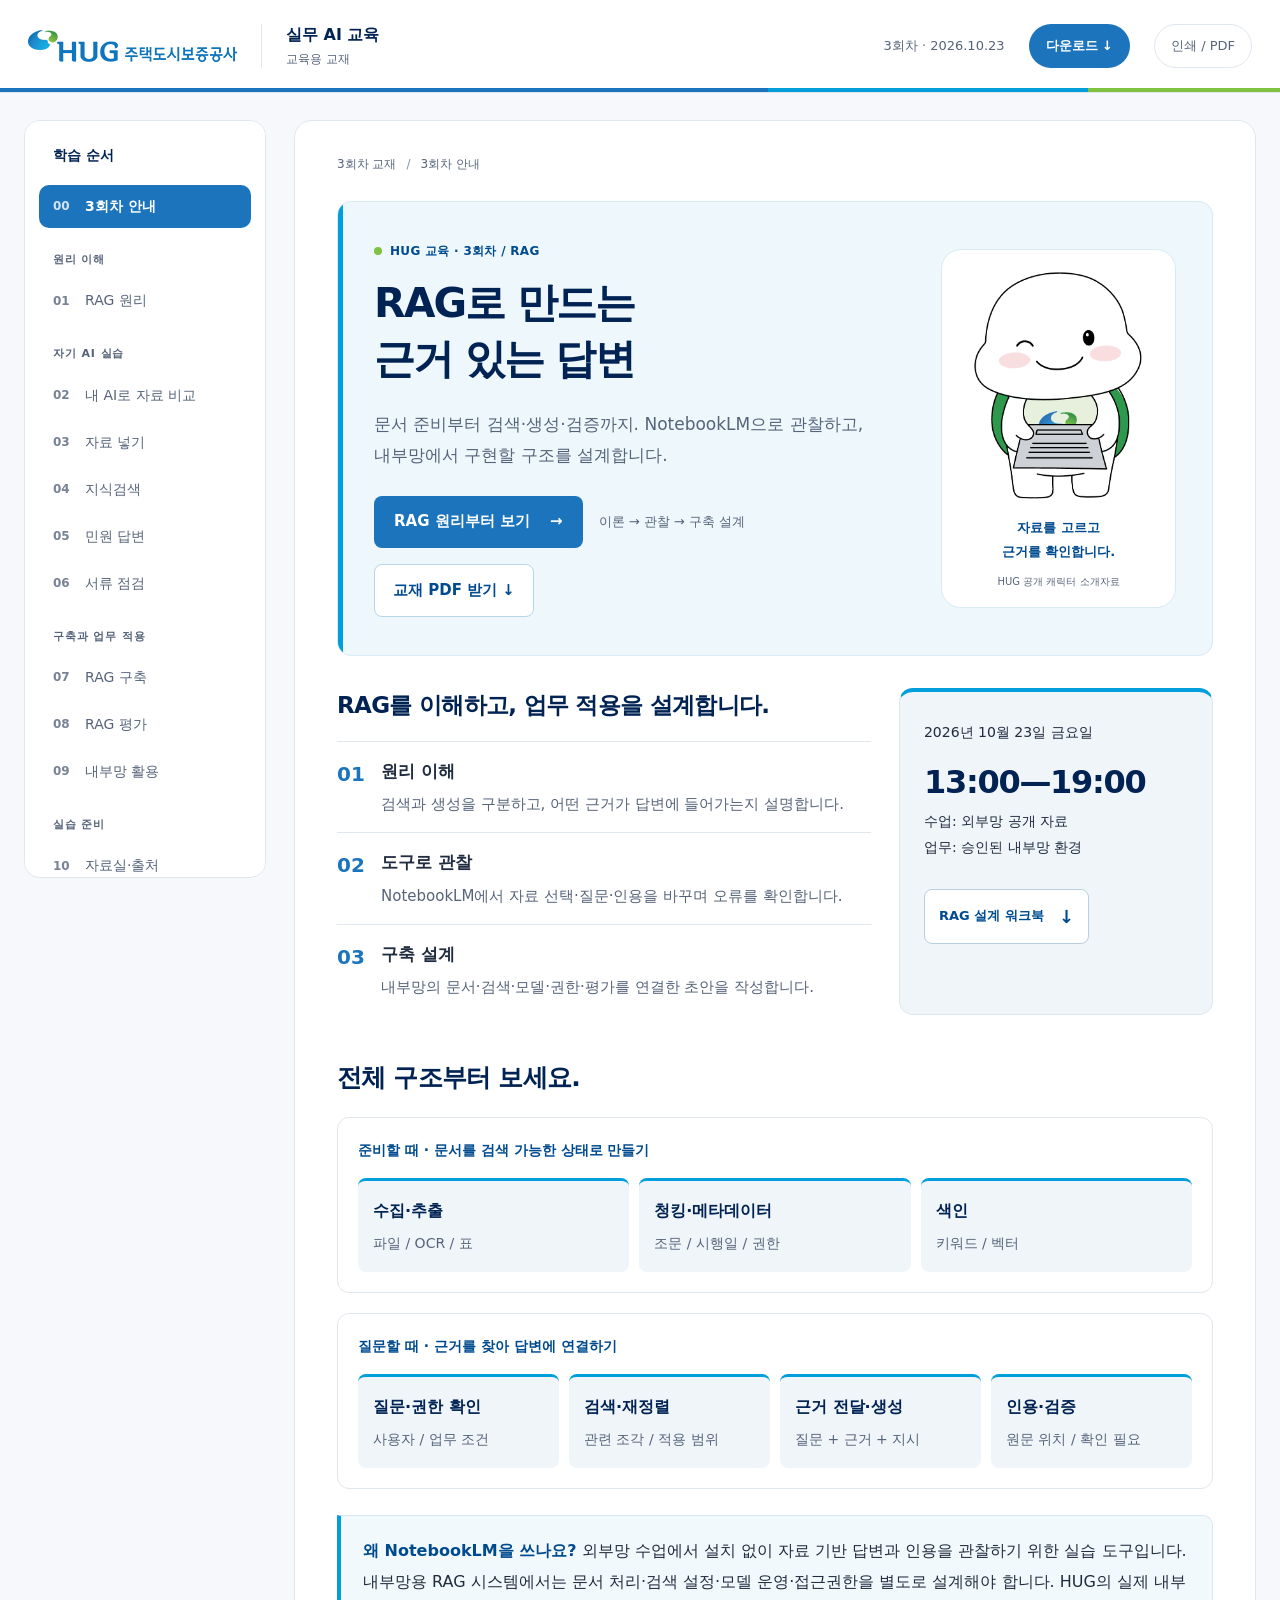
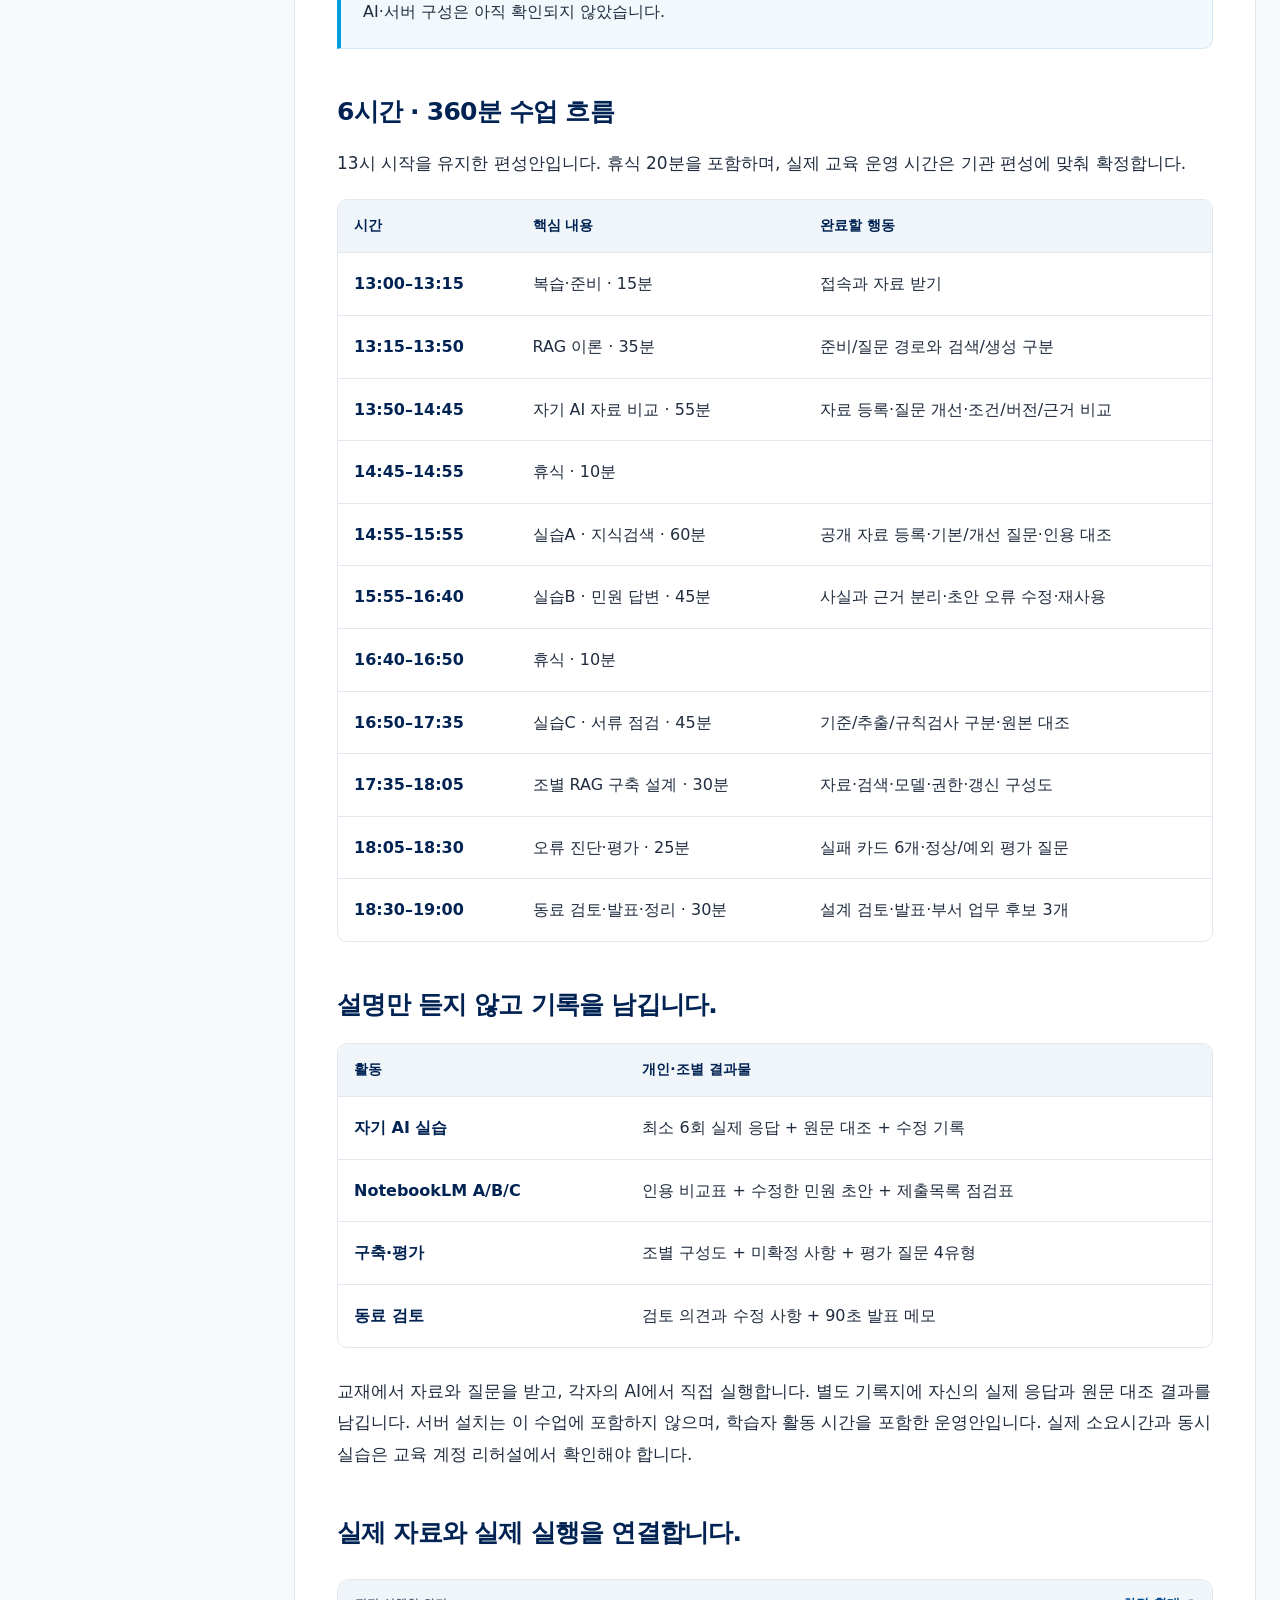
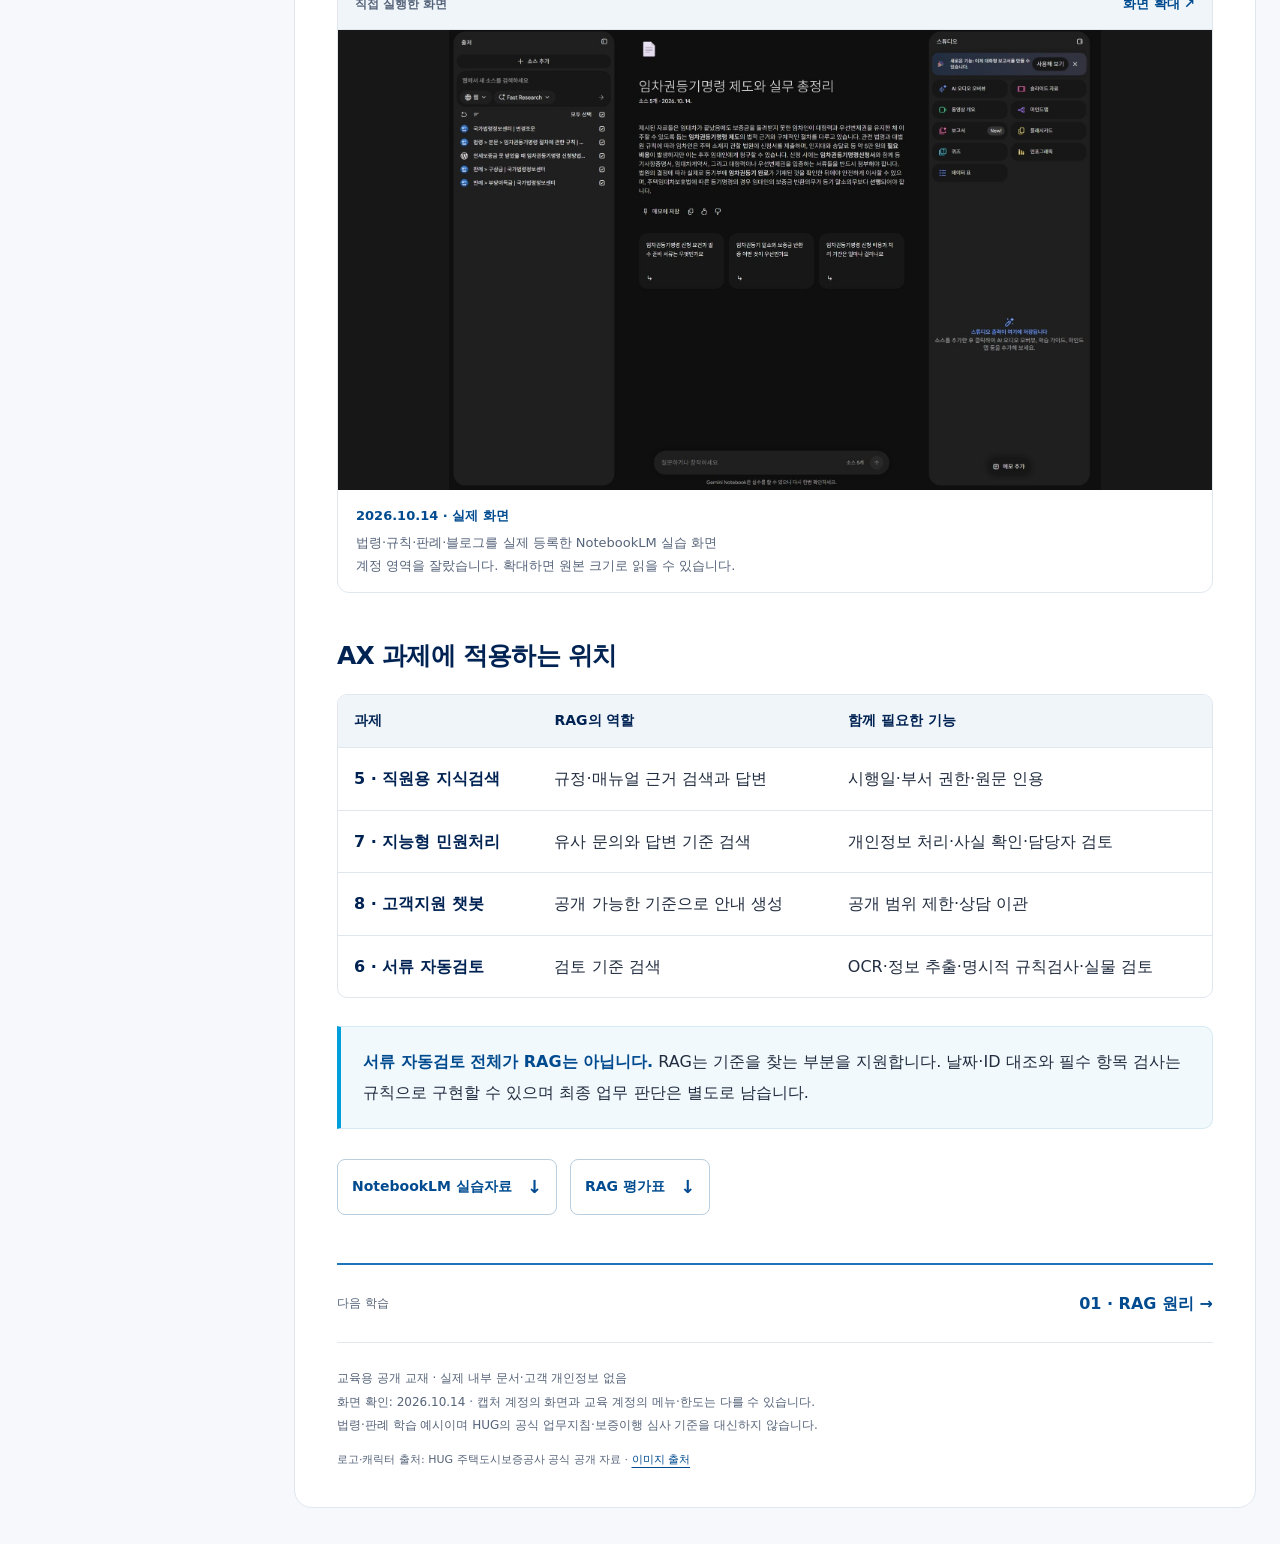
==== index.html @ 2aa802ad "feat: add complete PDF workbook and download dialog" ====
<!doctype html><html lang="ko"><head><meta charset="utf-8"><meta name="viewport" content="width=device-width,initial-scale=1"><meta name="description" content="HUG 3회차 교육용 RAG 이론·구축·평가 교재. NotebookLM에서 공개 자료로 검색과 근거 검증을 관찰합니다."><title>RAG로 만드는 근거 있는 답변 | HUG 문서 기반 AI</title><link rel="stylesheet" href="assets/style.css"><script src="assets/app.js" defer></script></head><body>
<a class="skip" href="#main">본문으로 이동</a><header class="top"><a class="brand" href="index.html"><img src="assets/brand/hug-logo.png" width="209" height="32" alt="HUG 주택도시보증공사"><span>실무 AI 교육<small>교육용 교재</small></span></a><span class="edition">3회차 · 2026.10.23</span><button class="download-trigger" type="button" data-download-open aria-haspopup="dialog">다운로드 ↓</button><button class="print" type="button" aria-label="인쇄 / PDF 저장">인쇄 / PDF</button></header>
<div class="layout"><nav class="sidebar" aria-label="단원"><p class="nav-label">학습 순서</p><a href="index.html" aria-label="3회차 안내" aria-current="page"><span class="nav-no" aria-hidden="true">00</span><span>3회차 안내</span></a><p class="nav-group">원리 이해</p><a href="concept.html" aria-label="01 · RAG 원리"><span class="nav-no" aria-hidden="true">01</span><span>RAG 원리</span></a><p class="nav-group">자기 AI 실습</p><a href="lab.html" aria-label="02 · 내 AI로 자료 비교"><span class="nav-no" aria-hidden="true">02</span><span>내 AI로 자료 비교</span></a><a href="start.html" aria-label="03 · 자료 넣기"><span class="nav-no" aria-hidden="true">03</span><span>자료 넣기</span></a><a href="search.html" aria-label="04 · 지식검색"><span class="nav-no" aria-hidden="true">04</span><span>지식검색</span></a><a href="complaint.html" aria-label="05 · 민원 답변"><span class="nav-no" aria-hidden="true">05</span><span>민원 답변</span></a><a href="review.html" aria-label="06 · 서류 점검"><span class="nav-no" aria-hidden="true">06</span><span>서류 점검</span></a><p class="nav-group">구축과 업무 적용</p><a href="build.html" aria-label="07 · RAG 구축"><span class="nav-no" aria-hidden="true">07</span><span>RAG 구축</span></a><a href="evaluation.html" aria-label="08 · RAG 평가"><span class="nav-no" aria-hidden="true">08</span><span>RAG 평가</span></a><a href="apply.html" aria-label="09 · 내부망 활용"><span class="nav-no" aria-hidden="true">09</span><span>내부망 활용</span></a><p class="nav-group">실습 준비</p><a href="sources.html" aria-label="자료실·출처"><span class="nav-no" aria-hidden="true">10</span><span>자료실·출처</span></a><div class="nav-foot"><strong>사내 지식으로 답하는 AI</strong>자료 준비 → 검색 → 생성<br>검증 → 내부망 구축</div></nav><main id="main"><p class="breadcrumb"><a href="index.html">3회차 교재</a><b aria-hidden="true">/</b><span>3회차 안내</span></p><header class="hero home-hero"><div><p class="eyebrow">HUG 교육 · 3회차 / RAG</p><h1><span>RAG로 만드는</span> <span>근거 있는 답변</span></h1><p class="lead">문서 준비부터 검색·생성·검증까지. NotebookLM으로 관찰하고, 내부망에서 구현할 구조를 설계합니다.</p><div class="hero-actions"><a class="primary" href="concept.html">RAG 원리부터 보기 <span aria-hidden="true">→</span></a><span class="subtle">이론 → 관찰 → 구축 설계</span><button class="hero-download" type="button" data-download-open aria-haspopup="dialog">교재 PDF 받기 ↓</button></div></div><div class="brand-visual"><img src="assets/brand/hug-character-document.png" width="567" height="738" alt="HUG 공개 캐릭터 소개자료의 문서를 든 캐릭터"><div><p>자료를 고르고<br>근거를 확인합니다.</p><small>HUG 공개 캐릭터 소개자료</small></div></div></header><div class="opening"><div><h2 id="section-1">RAG를 이해하고, 업무 적용을 설계합니다.</h2><ol class="outcomes"><li><strong>원리 이해</strong><span>검색과 생성을 구분하고, 어떤 근거가 답변에 들어가는지 설명합니다.</span></li><li><strong>도구로 관찰</strong><span>NotebookLM에서 자료 선택·질문·인용을 바꾸며 오류를 확인합니다.</span></li><li><strong>구축 설계</strong><span>내부망의 문서·검색·모델·권한·평가를 연결한 초안을 작성합니다.</span></li></ol></div><aside class="lesson-meta"><p>2026년 10월 23일 금요일</p><strong>13:00—19:00</strong><p>수업: 외부망 공개 자료<br>업무: 승인된 내부망 환경</p><a class="download" href="downloads/rag-design-workbook.txt" download>RAG 설계 워크북 <span aria-hidden="true">↓</span></a></aside></div><h2 id="section-2">전체 구조부터 보세요.</h2><section class="pipeline"><p class="pipeline-label">준비할 때 · 문서를 검색 가능한 상태로 만들기</p><ol><li><strong>수집·추출</strong><span>파일 / OCR / 표</span></li><li><strong>청킹·메타데이터</strong><span>조문 / 시행일 / 권한</span></li><li><strong>색인</strong><span>키워드 / 벡터</span></li></ol></section><section class="pipeline"><p class="pipeline-label">질문할 때 · 근거를 찾아 답변에 연결하기</p><ol><li><strong>질문·권한 확인</strong><span>사용자 / 업무 조건</span></li><li><strong>검색·재정렬</strong><span>관련 조각 / 적용 범위</span></li><li><strong>근거 전달·생성</strong><span>질문 + 근거 + 지시</span></li><li><strong>인용·검증</strong><span>원문 위치 / 확인 필요</span></li></ol></section><aside class="note"><strong>왜 NotebookLM을 쓰나요?</strong> 외부망 수업에서 설치 없이 자료 기반 답변과 인용을 관찰하기 위한 실습 도구입니다. 내부망용 RAG 시스템에서는 문서 처리·검색 설정·모델 운영·접근권한을 별도로 설계해야 합니다. HUG의 실제 내부 AI·서버 구성은 아직 확인되지 않았습니다.</aside><h2 id="section-3">6시간 · 360분 수업 흐름</h2><p>13시 시작을 유지한 편성안입니다. 휴식 20분을 포함하며, 실제 교육 운영 시간은 기관 편성에 맞춰 확정합니다.</p><div class="table-wrap" tabindex="0"><table><thead><tr><th scope="col">시간</th><th scope="col">핵심 내용</th><th scope="col">완료할 행동</th></tr></thead><tbody><tr><td>13:00–13:15</td><td>복습·준비 · 15분</td><td>접속과 자료 받기</td></tr><tr><td>13:15–13:50</td><td>RAG 이론 · 35분</td><td>준비/질문 경로와 검색/생성 구분</td></tr><tr><td>13:50–14:45</td><td>자기 AI 자료 비교 · 55분</td><td>자료 등록·질문 개선·조건/버전/근거 비교</td></tr><tr><td>14:45–14:55</td><td>휴식 · 10분</td><td></td></tr><tr><td>14:55–15:55</td><td>실습A · 지식검색 · 60분</td><td>공개 자료 등록·기본/개선 질문·인용 대조</td></tr><tr><td>15:55–16:40</td><td>실습B · 민원 답변 · 45분</td><td>사실과 근거 분리·초안 오류 수정·재사용</td></tr><tr><td>16:40–16:50</td><td>휴식 · 10분</td><td></td></tr><tr><td>16:50–17:35</td><td>실습C · 서류 점검 · 45분</td><td>기준/추출/규칙검사 구분·원본 대조</td></tr><tr><td>17:35–18:05</td><td>조별 RAG 구축 설계 · 30분</td><td>자료·검색·모델·권한·갱신 구성도</td></tr><tr><td>18:05–18:30</td><td>오류 진단·평가 · 25분</td><td>실패 카드 6개·정상/예외 평가 질문</td></tr><tr><td>18:30–19:00</td><td>동료 검토·발표·정리 · 30분</td><td>설계 검토·발표·부서 업무 후보 3개</td></tr></tbody></table></div><h2 id="section-4">설명만 듣지 않고 기록을 남깁니다.</h2><div class="table-wrap" tabindex="0"><table><thead><tr><th scope="col">활동</th><th scope="col">개인·조별 결과물</th></tr></thead><tbody><tr><td>자기 AI 실습</td><td>최소 6회 실제 응답 + 원문 대조 + 수정 기록</td></tr><tr><td>NotebookLM A/B/C</td><td>인용 비교표 + 수정한 민원 초안 + 제출목록 점검표</td></tr><tr><td>구축·평가</td><td>조별 구성도 + 미확정 사항 + 평가 질문 4유형</td></tr><tr><td>동료 검토</td><td>검토 의견과 수정 사항 + 90초 발표 메모</td></tr></tbody></table></div><p>교재에서 자료와 질문을 받고, 각자의 AI에서 직접 실행합니다. 별도 기록지에 자신의 실제 응답과 원문 대조 결과를 남깁니다. 서버 설치는 이 수업에 포함하지 않으며, 학습자 활동 시간을 포함한 운영안입니다. 실제 소요시간과 동시 실습은 교육 계정 리허설에서 확인해야 합니다.</p><h2 id="section-5">실제 자료와 실제 실행을 연결합니다.</h2><figure><div class="capture-head"><span class="capture-label">직접 실행한 화면</span><a href="assets/shots/03-sources.jpg" data-viewer aria-label="법령·규칙·판례·블로그를 실제 등록한 NotebookLM 실습 화면 — 화면 확대">화면 확대 ↗</a></div><a class="capture-link" href="assets/shots/03-sources.jpg" data-viewer target="_blank" rel="noopener" aria-label="법령·규칙·판례·블로그를 실제 등록한 NotebookLM 실습 화면 — 크게 보기"><img src="assets/shots/03-sources.jpg" alt="법령·규칙·판례·블로그를 실제 등록한 NotebookLM 실습 화면" loading="lazy" width="1745" height="1225"></a><figcaption><span>2026.10.14 · 실제 화면</span>법령·규칙·판례·블로그를 실제 등록한 NotebookLM 실습 화면<br>계정 영역을 잘랐습니다. 확대하면 원본 크기로 읽을 수 있습니다.</figcaption></figure><h2 id="section-6">AX 과제에 적용하는 위치</h2><div class="table-wrap" tabindex="0"><table><thead><tr><th scope="col">과제</th><th scope="col">RAG의 역할</th><th scope="col">함께 필요한 기능</th></tr></thead><tbody><tr><td>5 · 직원용 지식검색</td><td>규정·매뉴얼 근거 검색과 답변</td><td>시행일·부서 권한·원문 인용</td></tr><tr><td>7 · 지능형 민원처리</td><td>유사 문의와 답변 기준 검색</td><td>개인정보 처리·사실 확인·담당자 검토</td></tr><tr><td>8 · 고객지원 챗봇</td><td>공개 가능한 기준으로 안내 생성</td><td>공개 범위 제한·상담 이관</td></tr><tr><td>6 · 서류 자동검토</td><td>검토 기준 검색</td><td>OCR·정보 추출·명시적 규칙검사·실물 검토</td></tr></tbody></table></div><aside class="note"><strong>서류 자동검토 전체가 RAG는 아닙니다.</strong> RAG는 기준을 찾는 부분을 지원합니다. 날짜·ID 대조와 필수 항목 검사는 규칙으로 구현할 수 있으며 최종 업무 판단은 별도로 남습니다.</aside><div class="downloads"><a class="download" href="downloads/practice-data.zip" download>NotebookLM 실습자료 <span aria-hidden="true">↓</span></a><a class="download" href="downloads/rag-evaluation.csv" download>RAG 평가표 <span aria-hidden="true">↓</span></a></div>
<div class="next"><span>다음 학습</span><a href="concept.html">01 · RAG 원리 →</a></div><footer>교육용 공개 교재 · 실제 내부 문서·고객 개인정보 없음<br>화면 확인: 2026.10.14 · 캡처 계정의 화면과 교육 계정의 메뉴·한도는 다를 수 있습니다.<br>법령·판례 학습 예시이며 HUG의 공식 업무지침·보증이행 심사 기준을 대신하지 않습니다.<span class="brand-credit">로고·캐릭터 출처: HUG 주택도시보증공사 공식 공개 자료 · <a href="BRAND_CREDITS.md">이미지 출처</a></span></footer></main></div>
<dialog class="download-dialog" id="download-dialog" aria-labelledby="download-title"><div class="download-top"><div><p class="eyebrow">HUG 실무 AI 교육 · 3회차</p><h2 id="download-title">교재와 실습자료 다운로드</h2></div><button type="button" data-download-close aria-label="다운로드 창 닫기">닫기 ×</button></div><p class="download-intro">PDF로 복습하고, 자료와 질문은 본인의 AI에서 사용하세요.</p><section class="download-pdf"><span class="download-type">PDF 교재</span><h3>6시간 전체 학습 교재</h3><p>11개 단원 · 표지와 목차 · 이론과 실습 · 실제 화면 캡처</p><p class="download-meta">48쪽 · 4.9 MB · 2026.10.14 제작</p><div class="download-actions"><a class="primary" href="downloads/HUG_RAG_6hours_workbook.pdf" download>PDF 내려받기 ↓</a><a href="downloads/HUG_RAG_6hours_workbook.pdf" target="_blank" rel="noopener">PDF 미리보기 ↗</a></div></section><div class="download-materials"><section><h3>자기 AI 실습자료</h3><p>비교용 자료·실행 질문·결과 기록지</p><a class="download" href="downloads/rag-own-ai-practice.zip" download>실습자료 ZIP ↓</a></section><section><h3>공개 법령·판례 실습</h3><p>원문 URL·읽기 파일·가상 문의와 목록</p><a class="download" href="downloads/practice-data.zip" download>공개 자료 ZIP ↓</a></section></div><div class="download-bottom"><a href="sources.html">전체 자료실 보기 →</a><button class="download-print" type="button">현재 단원 인쇄 / PDF 저장</button></div><p class="small">PDF는 제작 시점의 교재입니다. 최신 수정 내용과 복사 기능은 웹 교재에서 확인하세요.</p></dialog>
<dialog class="viewer" aria-labelledby="viewer-title"><div class="viewer-top"><h2 class="viewer-title" id="viewer-title">실제 실행 화면</h2><div class="viewer-tools"><button type="button" data-previous aria-label="이전 화면">← 이전</button><button type="button" data-next aria-label="다음 화면">다음 →</button><button type="button" data-zoom aria-pressed="false">원본 크기</button><button type="button" data-close aria-label="화면 확대 닫기">닫기 ×</button></div></div><div class="viewer-frame"><img alt="선택한 실제 실행 화면"></div><p class="viewer-caption"></p></dialog></body></html>
---- assets/style.css ----
/* HUG website/CI inspired educational layout. Original logo and character images are unmodified. */
:root{--paper:#f6f8fb;--surface:#fff;--ink:#202c3f;--muted:#56647a;--navy:#012353;--accent:#004b8f;--cyan:#006b92;--blue:#1c75bc;--sky:#009edb;--green:#80c342;--line:#e0e7ef;--wash:#f0f5fa;--bluewash:#edf7fc;--sans:system-ui,-apple-system,"Segoe UI","Malgun Gothic",sans-serif}
*{box-sizing:border-box}html{scroll-padding-top:116px}body{margin:0;font:17px/1.85 var(--sans);color:var(--ink);background:var(--paper);word-break:keep-all;overflow-wrap:break-word}button{font:inherit;cursor:pointer}button:disabled{opacity:.5;cursor:default}a{color:var(--accent);text-underline-offset:4px}a:hover{color:var(--navy)}a:focus-visible,button:focus-visible,summary:focus-visible,input:focus-visible,[tabindex]:focus-visible{outline:3px solid var(--blue);outline-offset:4px}.skip{position:fixed;top:-100px;left:20px;z-index:30;background:white;padding:12px 20px}.skip:focus{top:10px}
.top{height:92px;background:#fff;display:flex;align-items:center;gap:24px;padding:0 max(28px,calc((100vw - 1440px)/2));position:sticky;top:0;z-index:10;box-shadow:0 1px 0 var(--line)}.top:after{content:"";position:absolute;bottom:0;left:0;right:0;height:4px;background:linear-gradient(to right,var(--blue) 0 60%,var(--sky) 60% 85%,var(--green) 85%)}.brand{display:flex;align-items:center;gap:24px;text-decoration:none;color:var(--ink);flex-shrink:0}.brand img{width:209px;height:32px;object-fit:contain}.brand span{border-left:1px solid var(--line);padding-left:24px;font-size:16px;line-height:1.4;font-weight:750;color:var(--navy)}.brand small{display:block;font-size:12px;font-weight:500;color:var(--muted);margin-top:5px}.edition{margin-left:auto;font-size:13px;color:var(--muted)}.print{border:1px solid var(--line);border-radius:24px;background:#fff;color:var(--muted);padding:9px 16px;font-size:13px}.print:hover{border-color:var(--blue);color:var(--blue)}
.layout{max-width:1440px;margin:auto;display:grid;grid-template-columns:242px minmax(0,1fr);gap:28px;padding:28px 24px 36px}.sidebar{position:sticky;top:120px;align-self:start;max-height:calc(100dvh - 142px);overflow-y:auto;background:#fff;border:1px solid var(--line);border-radius:16px;padding:22px 14px;scrollbar-width:thin}.nav-label{margin:0 14px 16px;font-size:14px;font-weight:800;color:var(--navy)}.nav-group{margin:22px 14px 9px;font-size:11px;font-weight:750;color:var(--muted);letter-spacing:.08em}.sidebar a{display:flex;gap:12px;align-items:center;padding:11px 14px;margin:4px 0;border-radius:10px;color:var(--muted);text-decoration:none;font-size:14px;line-height:1.5}.sidebar a:hover{background:var(--wash);color:var(--blue)}.sidebar a[aria-current]{background:var(--blue);color:white;font-weight:750}.nav-no{font-size:12px;font-weight:750;min-width:20px;opacity:.8}.nav-foot{margin:24px 14px 0;border-top:1px solid var(--line);padding-top:19px;font-size:12px;color:var(--muted);line-height:1.9}.nav-foot strong{display:block;font-size:13px;color:var(--navy);margin-bottom:8px}
main{min-width:0;background:#fff;border:1px solid var(--line);border-radius:18px;padding:32px 42px 36px}.breadcrumb{font-size:12px;color:var(--muted);display:flex;gap:10px;margin:0 0 26px}.breadcrumb a{text-decoration:none;color:var(--muted)}.breadcrumb b{font-weight:400;color:#8794a5}.hero{padding:28px 30px;background:var(--bluewash);border-radius:14px;margin-bottom:32px;position:relative;overflow:hidden;border:1px solid #d7eaf5}.hero:before{content:"";position:absolute;top:0;left:0;width:5px;height:100%;background:var(--sky)}.eyebrow{margin:0 0 14px;font-size:12px;letter-spacing:.025em;color:var(--accent);font-weight:800}.eyebrow:before{content:"";display:inline-block;background:var(--green);width:8px;height:8px;border-radius:50%;margin-right:8px}h1{font-size:clamp(29px,2.6vw,38px);line-height:1.45;letter-spacing:-.045em;color:var(--navy);margin:0 0 17px;font-weight:800}h2{font-size:25px;line-height:1.5;color:var(--navy);margin:44px 0 18px;letter-spacing:-.03em}h3{font-size:20px;color:var(--navy)}p{margin:17px 0}li{margin:8px 0}strong{font-weight:750}.lead{font-size:17px;color:var(--muted);line-height:1.85;max-width:730px;margin:0}
.home-hero{display:grid;grid-template-columns:minmax(0,1fr) 235px;align-items:center;gap:24px;padding:38px 36px;background:#edf7fc}.home-hero h1{font-size:clamp(34px,3.2vw,47px);line-height:1.35;margin-bottom:22px}.home-hero h1 span{display:block}.home-hero .lead{font-size:17px}.hero-actions{display:flex;gap:16px;align-items:center;flex-wrap:wrap;margin-top:24px}.subtle{font-size:13px;color:var(--muted)}.primary{display:inline-flex;align-items:center;gap:20px;padding:12px 20px;background:var(--blue);color:white;border:0;border-radius:8px;text-decoration:none;font-size:15px;font-weight:750;transition:background .15s}.primary:hover{background:var(--accent);color:white}.brand-visual{background:#fff;border-radius:20px;padding:18px 26px 12px;text-align:center;border:1px solid #d9eaf4}.brand-visual img{display:block;width:100%;height:auto;max-height:265px;object-fit:contain}.brand-visual p{font-size:13px;font-weight:750;color:var(--accent);margin:12px 0 0}.brand-visual small{font-size:10px;color:var(--muted)}
.page-index{background:var(--wash);border:1px solid var(--line);border-radius:10px;margin-bottom:30px;padding:14px 18px}.page-index summary{font-size:14px;font-weight:750;color:var(--navy);cursor:pointer}.page-index nav{display:flex;gap:10px 20px;flex-wrap:wrap;margin-top:12px}.page-index a{font-size:13px;text-decoration:none;color:var(--muted)}.page-index a:hover{color:var(--blue)}.opening{display:grid;grid-template-columns:minmax(0,1.7fr) minmax(220px,1fr);gap:28px}.opening h2{font-size:23px;margin-top:0}.outcomes{list-style:none;counter-reset:o;padding:0;margin:0}.outcomes li{counter-increment:o;display:grid;grid-template-columns:32px 1fr;gap:0 12px;padding:14px 0;border-top:1px solid var(--line);margin:0}.outcomes li:before{content:"0" counter(o);grid-row:span 2;color:var(--blue);font-size:20px;font-weight:800}.outcomes strong{font-size:17px}.outcomes span{color:var(--muted);font-size:15px;margin-top:4px;line-height:1.8}.lesson-meta{background:var(--wash);padding:24px;border-radius:14px;border:1px solid var(--line);border-top:4px solid var(--sky)}.lesson-meta p{font-size:14px;margin:4px 0 14px}.lesson-meta>strong{font-size:32px;line-height:1.4;color:var(--navy);letter-spacing:-.04em}.lesson-meta .download{margin-top:14px;font-size:13px}
.note{border:1px solid #d7e9f3;border-left:4px solid var(--sky);background:#f2f9fc;padding:20px 22px;border-radius:0 10px 10px 0;margin:26px 0;font-size:16px;line-height:1.9}.note strong{color:var(--accent)}.table-wrap{overflow-x:auto;border:1px solid var(--line);border-radius:10px;max-width:100%;margin:20px 0 28px}table{width:100%;border-collapse:collapse;text-align:left;font-size:16px;line-height:1.85}th{background:var(--wash);color:var(--navy);padding:13px 16px;font-size:14px;white-space:nowrap}td{border-top:1px solid var(--line);padding:16px;vertical-align:top;min-width:110px}td:first-child{font-weight:650;color:var(--navy)}tbody tr:hover{background:#f8fbfe}.downloads{display:flex;flex-wrap:wrap;gap:9px;margin:22px 0}.download{display:inline-flex;align-items:center;gap:15px;padding:10px 14px;border:1px solid #b9cfdf;background:#fff;color:var(--accent);border-radius:8px;font-size:14px;font-weight:650;text-decoration:none;margin:4px 4px 4px 0}.download:hover{background:var(--bluewash);border-color:var(--blue)}.download span{font-size:18px}
.step{margin-top:36px;padding:28px 0 0;border-top:1px solid var(--line)}.step-title{display:flex;gap:14px;align-items:center;margin-bottom:16px}.step-title>span{display:grid;place-items:center;background:var(--blue);color:#fff;border-radius:50%;width:36px;height:36px;flex-shrink:0;font-size:17px;font-weight:800}.step-title h2{font-size:24px;margin:0}.step-check{display:grid;grid-template-columns:90px minmax(0,1fr);gap:14px 20px;background:var(--wash);border-radius:12px;padding:22px;margin:22px 0;font-size:16px;line-height:1.9}.step-check dt{font-size:13px;font-weight:800;color:var(--accent)}.step-check dd{margin:0}
.prompt{border:1px solid #bfd6e8;border-radius:12px;overflow:hidden;margin:24px 0 28px;background:#fff}.prompt-bar{display:flex;align-items:center;justify-content:space-between;gap:15px;background:#eaf4fc;border-bottom:1px solid #c7deef;padding:14px 18px;color:var(--accent);font-size:14px}.prompt-bar strong:before{content:"";display:inline-block;vertical-align:middle;width:4px;height:17px;border-radius:2px;background:var(--sky);margin-right:9px}.copy{background:#fff;border:1px solid #a6c5db;border-radius:6px;padding:8px 12px;color:var(--accent);font-size:13px;font-weight:650;white-space:nowrap}.copy:hover{background:var(--blue);color:#fff;border-color:var(--blue)}pre{font:16px/1.9 var(--sans);white-space:pre-wrap;word-break:normal;overflow-wrap:anywhere;padding:22px;margin:0}.copy-state{display:block;color:var(--accent);font-size:13px;padding:0 22px}.copy-state:not(:empty){padding-bottom:16px}code{font-size:.94em;background:var(--wash);padding:2px 5px;border-radius:4px;overflow-wrap:anywhere}
figure{border:1px solid var(--line);border-radius:12px;overflow:hidden;margin:28px 0;background:#fff}.capture-head{display:flex;align-items:center;justify-content:space-between;gap:12px;background:var(--wash);padding:12px 17px;border-bottom:1px solid var(--line)}.capture-label{font-size:12px;color:var(--muted);font-weight:650}.capture-head a{font-size:13px;text-decoration:none;font-weight:750;white-space:nowrap}.capture-link{display:block;background:#171717}.capture-link img{display:block;width:100%;height:auto;max-height:460px;object-fit:contain}figcaption{font-size:13px;color:var(--muted);padding:14px 18px;line-height:1.8}figcaption span{display:block;font-weight:750;color:var(--accent);margin-bottom:4px}
.pipeline{border:1px solid var(--line);border-radius:12px;padding:20px;margin:20px 0;background:#fff}.pipeline-label{font-size:14px;font-weight:800;color:var(--accent);margin:0 0 14px}.pipeline ol{display:flex;gap:10px;list-style:none;padding:0;margin:0}.pipeline li{flex:1;min-width:0;margin:0;padding:15px;background:var(--wash);border-radius:8px;border-top:3px solid var(--sky)}.pipeline li strong{display:block;font-size:16px;color:var(--navy)}.pipeline li span{display:block;font-size:14px;color:var(--muted);margin-top:6px}.context-example{border:1px solid var(--line);border-radius:10px;overflow:hidden;margin:22px 0;background:var(--wash)}.context-example .pipeline-label{padding:14px 20px;background:#eaf4fc;border-bottom:1px solid var(--line);margin:0}.flow{display:flex;gap:12px;align-items:center;padding:20px;background:var(--wash);border-radius:12px;flex-wrap:wrap}.flow span{font-weight:750;color:var(--navy)}.flow b{color:var(--blue)}
.quiz{margin:38px 0 28px;padding-top:22px;border-top:2px solid var(--blue)}.quiz h2{margin-top:0}.quiz details{padding:16px 0;border-top:1px solid var(--line)}summary{cursor:pointer;line-height:1.7}.quiz summary{font-size:17px;font-weight:650}.quiz details[open] summary{color:var(--accent)}.quiz details p{background:var(--wash);border-radius:8px;padding:16px 18px;font-size:16px}.badge{color:var(--accent);font-size:12px;font-weight:700}.small{font-size:13px;color:var(--muted)}.checklist label{display:flex;align-items:flex-start;gap:10px;padding:12px 0;border-bottom:1px solid var(--line)}input[type=checkbox]{width:18px;height:18px;margin:6px 0 0;flex-shrink:0;accent-color:var(--blue)}.next{margin-top:44px;border-top:2px solid var(--blue);padding:24px 0;display:flex;align-items:center;justify-content:space-between;gap:20px}.next>span{font-size:12px;color:var(--muted)}.next a{font-size:16px;font-weight:750;text-decoration:none}footer{border-top:1px solid var(--line);padding-top:24px;font-size:12px;color:var(--muted);line-height:1.95}.brand-credit{display:block;margin:12px 0 0;font-size:11px;color:var(--muted)}
.viewer{width:min(1280px,calc(100vw - 48px));max-width:none;height:calc(100dvh - 48px);max-height:none;padding:0;border:1px solid var(--line);border-radius:12px;background:#fff;color:var(--ink)}.viewer::backdrop{background:rgba(1,35,83,.84)}.viewer-top{display:flex;justify-content:space-between;align-items:center;gap:15px;padding:14px 20px;border-bottom:1px solid var(--line)}.viewer-title{font-size:15px;margin:0}.viewer-tools{display:flex;gap:8px}.viewer-tools button{background:var(--wash);border:1px solid var(--line);border-radius:8px;padding:7px 11px;font-size:13px;white-space:nowrap;color:var(--navy)}.viewer-frame{height:calc(100% - 113px);overflow:auto;background:#171717;display:flex;align-items:center;justify-content:center}.viewer-frame img{display:block;width:100%;height:100%;object-fit:contain}.viewer-frame.is-fullsize{display:block}.viewer-frame.is-fullsize img{width:auto;height:auto;max-width:none;max-height:none}.viewer-caption{font-size:12px;padding:11px 20px;margin:0;color:var(--muted);line-height:1.5}
@media(min-width:1500px){.home-hero{grid-template-columns:minmax(0,1fr) 270px}}
@media(max-width:1150px){.layout{grid-template-columns:214px minmax(0,1fr);gap:20px;padding:24px 20px}.top{padding:0 24px}main{padding:28px}.hero{padding:24px}.home-hero{grid-template-columns:minmax(0,1fr) 185px;gap:20px}.home-hero h1{font-size:38px}.brand-visual{padding:16px}.brand-visual img{max-height:230px}.opening{grid-template-columns:1fr}.lesson-meta{display:grid;grid-template-columns:1fr 1fr;gap:10px;align-items:center}.lesson-meta p{margin:0}.lesson-meta .download{margin:0}.brand span{font-size:14px}}
@media(max-width:940px){.top{gap:14px}.edition{display:none}.print{margin-left:auto}.brand{gap:18px}.brand span{padding-left:18px}.home-hero{display:block}.brand-visual{display:flex;align-items:center;gap:16px;margin-top:22px;padding:12px 20px;justify-content:center}.brand-visual img{width:76px;height:100px}.brand-visual p{font-size:14px;margin:0}.brand-visual small{display:none}.pipeline ol{flex-wrap:wrap}.pipeline li{flex-basis:40%}}
@media(max-width:720px){html{scroll-padding-top:20px}body{font-size:16px}.top{position:static;height:80px;padding:0 18px;gap:12px}.brand{gap:12px;min-width:0}.brand img{width:165px;height:auto}.brand span{border:0;padding-left:0;font-size:12px}.brand small{font-size:10px;margin-top:3px}.print{font-size:10px;padding:7px 10px}.layout{display:block;padding:0}.sidebar{position:static;max-height:none;display:flex;flex-wrap:wrap;gap:4px;padding:12px 14px;border:0;border-bottom:1px solid var(--line);border-radius:0}.sidebar a{font-size:12px;padding:7px 9px;margin:0;gap:5px;border-radius:6px}.nav-no{font-size:11px;min-width:15px}.nav-label,.nav-group,.nav-foot{display:none}main{border:0;border-radius:0;padding:24px 18px}.breadcrumb{font-size:11px;margin-bottom:20px}.hero{padding:24px 22px;margin-bottom:26px;border-radius:12px}.hero:before{width:4px}.eyebrow{font-size:11px}.hero h1{font-size:29px}.home-hero h1{font-size:34px;line-height:1.35}.hero .lead{font-size:16px}.hero-actions{gap:12px;margin-top:20px}.primary{font-size:14px;padding:11px 16px}.brand-visual{margin-top:20px;padding:10px 18px}.brand-visual img{width:58px;height:78px}.brand-visual p{font-size:12px}.subtle{font-size:12px}h2{font-size:22px;margin-top:34px}.opening{gap:20px}.opening h2{font-size:21px}.lesson-meta{display:block;padding:20px}.lesson-meta p{margin-bottom:10px}.lesson-meta>strong{font-size:32px}.lesson-meta .download{margin-top:14px}.outcomes span{font-size:15px}.note{padding:16px 18px;font-size:16px}.page-index{padding:12px 16px}.page-index nav{display:block}.page-index a{display:block;font-size:14px;padding:5px 0}.step{padding-top:22px;margin-top:28px}.step-title{gap:12px;align-items:flex-start}.step-title>span{width:30px;height:30px;font-size:15px;margin-top:2px}.step-title h2{font-size:21px}.step-check{grid-template-columns:1fr;gap:5px;padding:18px}.step-check dd{margin-bottom:12px;font-size:16px}.step-check dd:last-child{margin-bottom:0}.prompt-bar{padding:12px 14px;font-size:13px;align-items:flex-start;gap:10px}.copy{font-size:12px;padding:7px 9px}pre{font-size:16px;padding:18px}.copy-state{padding-left:18px}.pipeline{padding:16px}.pipeline ol{display:block}.pipeline li{margin-top:10px}.table-wrap{border-radius:8px}td{min-width:130px;padding:13px}th{padding:12px 13px}.capture-head{padding:11px 13px}.capture-head a,.capture-label{font-size:11px}.capture-link img{max-height:330px}figcaption{font-size:12px;padding:12px 14px}.quiz summary{font-size:16px}.next a{font-size:15px}.viewer{width:calc(100vw - 16px);height:calc(100dvh - 20px)}.viewer-top{flex-wrap:wrap;padding:12px}.viewer-tools{width:100%;justify-content:flex-end;gap:6px}.viewer-tools button{font-size:12px;padding:7px 9px}.viewer-title{font-size:13px}.viewer-frame{height:calc(100% - 150px)}.viewer-caption{font-size:11px;padding:10px 12px}}
@media(max-width:380px){.brand span{display:none}.top{gap:8px}.brand img{width:165px}}
@media(max-width:720px){.top{position:relative}.print{white-space:nowrap;padding:8px 10px}}
@media(prefers-reduced-motion:reduce){*,*:before,*:after{transition:none!important;animation:none!important}}
@media print{body{font-size:11pt;background:#fff;color:#111}.top,.sidebar,.breadcrumb,.copy,.next,.hero-actions,.page-index,.viewer,.brand-visual{display:none!important}.layout{display:block;padding:0}main{border:0;padding:0}.hero{background:#fff;padding:0;border:0}.hero:before{display:none}.home-hero{display:block}.home-hero h1{font-size:30pt}.hero,.step,.note,.prompt,.pipeline,figure{break-inside:avoid}h2{font-size:17pt;margin-top:24px}.capture-head a{display:none}.capture-link img{max-height:400px}.table-wrap{overflow:visible}table{font-size:9pt}td{min-width:0;padding:8px}pre{font-size:10pt}.opening{grid-template-columns:1fr 1fr}.pipeline ol{display:flex}.quiz details p{display:block}.note{background:#f5f5f5}a{color:#111}footer{font-size:8pt}}

.download-trigger{font:inherit;font-size:13px;font-weight:750;border:0;background:var(--blue);color:white;padding:10px 17px;border-radius:24px;cursor:pointer;white-space:nowrap}.download-trigger:hover{background:var(--accent)}.top .edition{margin-left:auto}.top .print{margin-left:0}.hero-download{background:white;color:var(--accent);border:1px solid #b8d6e9;border-radius:8px;padding:12px 18px;font-size:15px;font-weight:750;cursor:pointer}.hero-download:hover{background:var(--wash)}.download-dialog{width:min(720px,calc(100vw - 40px));max-width:none;max-height:calc(100dvh - 40px);padding:28px;border:1px solid var(--line);border-radius:18px;background:#fff;color:var(--ink);overflow:auto}.download-dialog::backdrop{background:rgba(1,35,83,.65)}.download-top{display:flex;align-items:flex-start;justify-content:space-between;gap:20px}.download-top .eyebrow{margin:0 0 8px}.download-top h2{font-size:25px;margin:0}.download-top button{font:inherit;font-size:13px;background:var(--wash);border:1px solid var(--line);border-radius:8px;padding:8px 12px;white-space:nowrap}.download-intro{font-size:16px;color:var(--muted)}.download-pdf{background:var(--bluewash);border:1px solid #c7e2f2;border-radius:12px;padding:22px}.download-type{font-size:12px;color:var(--accent);font-weight:800}.download-pdf h3{font-size:22px;margin:7px 0 12px}.download-pdf p{font-size:16px;margin:7px 0}.download-pdf .download-meta{font-size:13px;color:var(--muted)}.download-actions{display:flex;align-items:center;gap:20px;margin-top:18px;flex-wrap:wrap}.download-actions>a:last-child{font-size:14px}.download-materials{display:grid;grid-template-columns:1fr 1fr;gap:16px;margin:20px 0}.download-materials section{border:1px solid var(--line);border-radius:10px;padding:18px}.download-materials h3{font-size:17px;margin:0 0 10px}.download-materials p{font-size:15px;color:var(--muted);margin:0 0 12px}.download-bottom{display:flex;align-items:center;justify-content:space-between;gap:15px;padding-top:16px;border-top:1px solid var(--line)}.download-bottom a{font-size:14px}.download-print{font:inherit;font-size:12px;color:var(--muted);border:0;background:var(--wash);border-radius:7px;padding:8px 12px}.download-dialog>.small{font-size:12px;margin:16px 0 0}@media(max-width:720px){.top{gap:9px}.top .print{display:none}.download-trigger{font-size:11px;padding:8px 11px;margin-left:auto}.hero-download{font-size:14px;padding:11px 16px}.download-dialog{width:calc(100vw - 20px);max-height:calc(100dvh - 20px);padding:20px}.download-top h2{font-size:22px}.download-top .eyebrow{font-size:10px}.download-top button{font-size:11px;padding:7px 9px}.download-materials{grid-template-columns:1fr;gap:12px}.download-pdf{padding:18px}.download-pdf h3{font-size:20px}.download-actions{gap:16px}.download-bottom{align-items:flex-start;flex-wrap:wrap}.download-dialog>.small{font-size:12px}}@media print{.download-dialog,.download-trigger,.hero-download{display:none!important}}
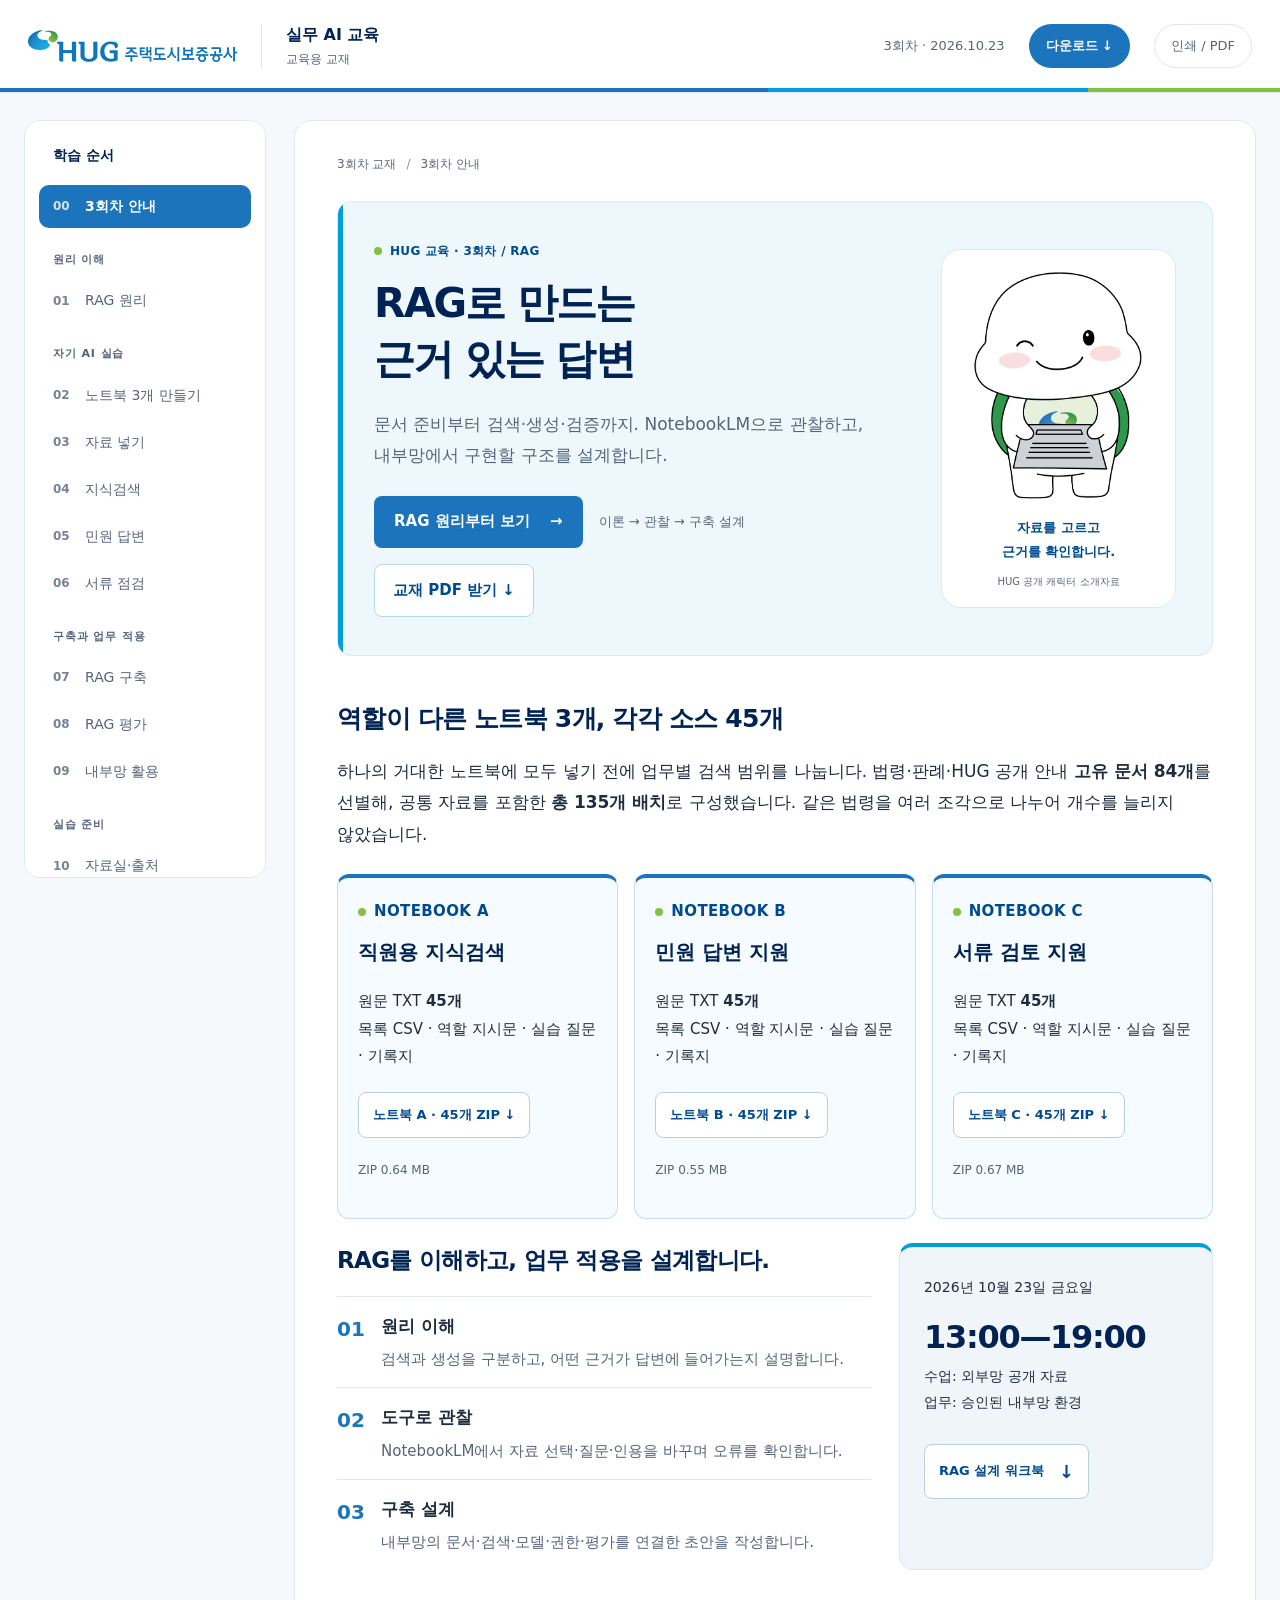
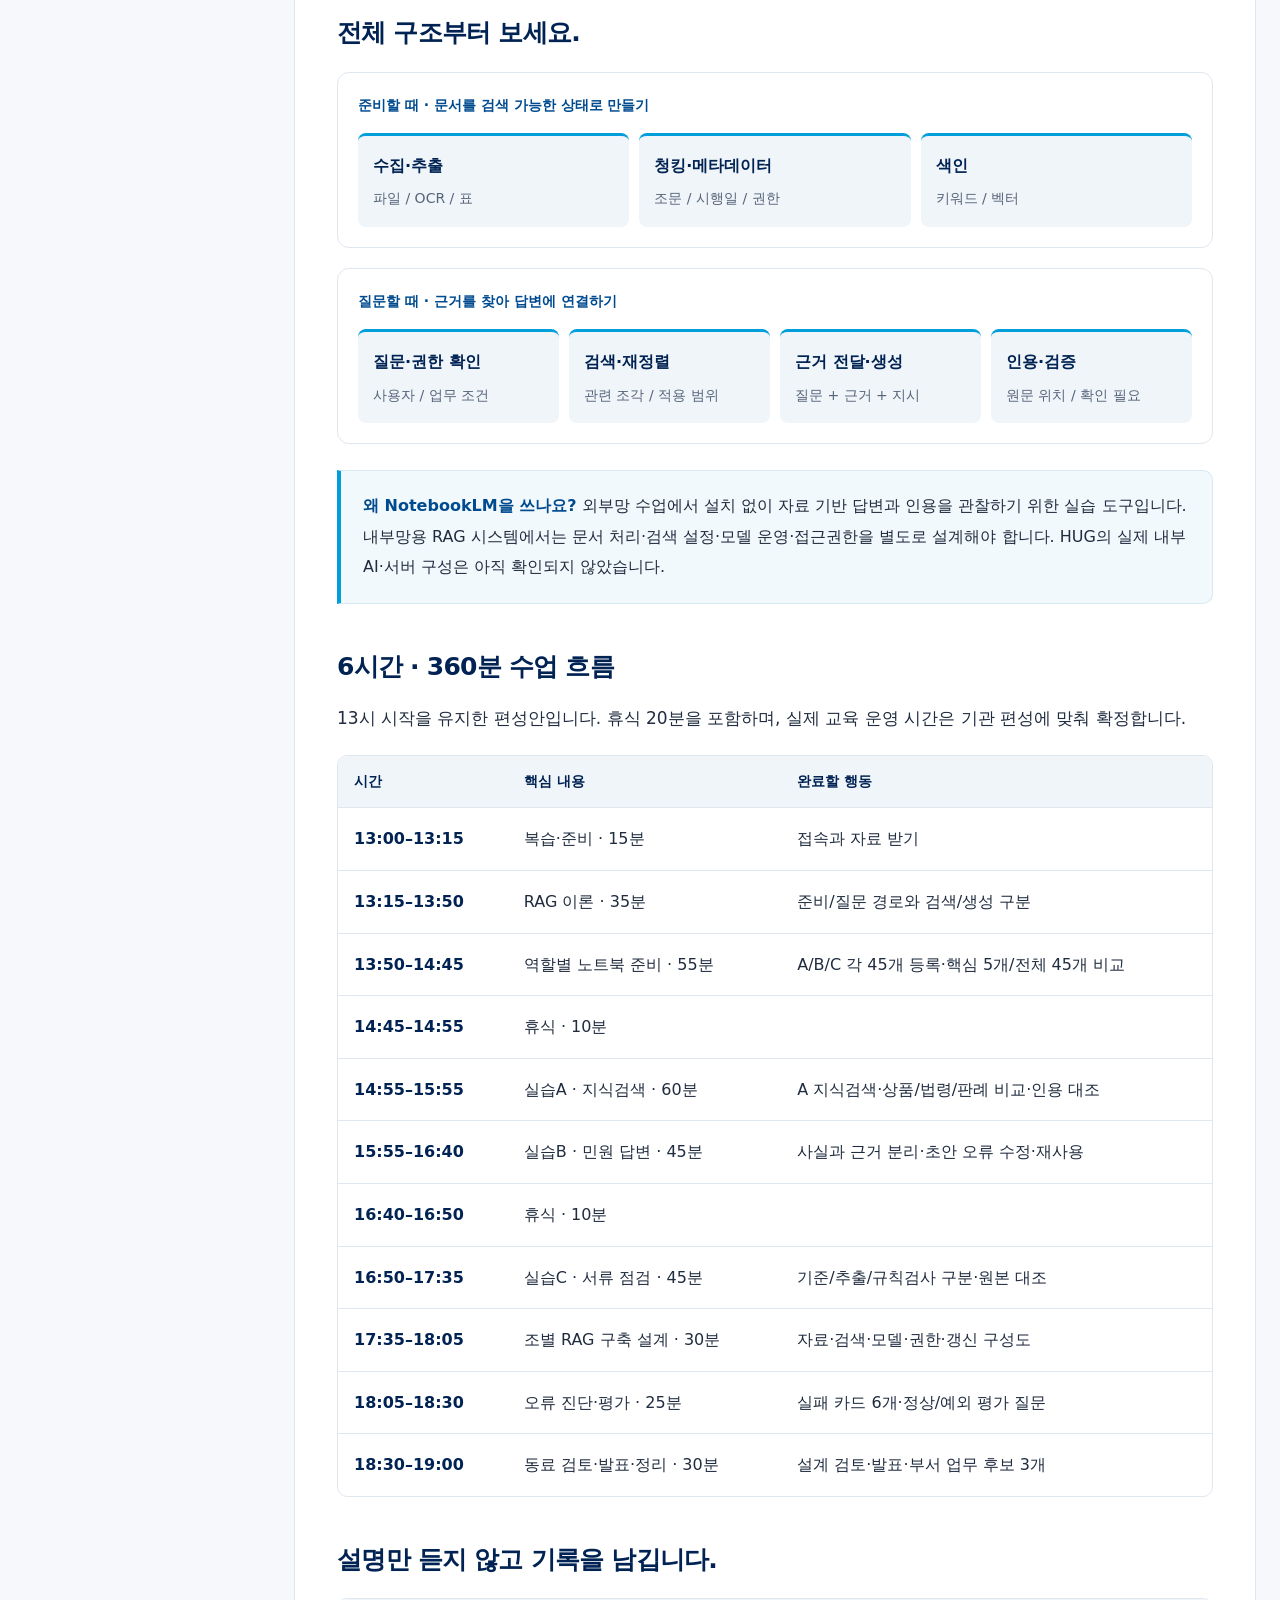
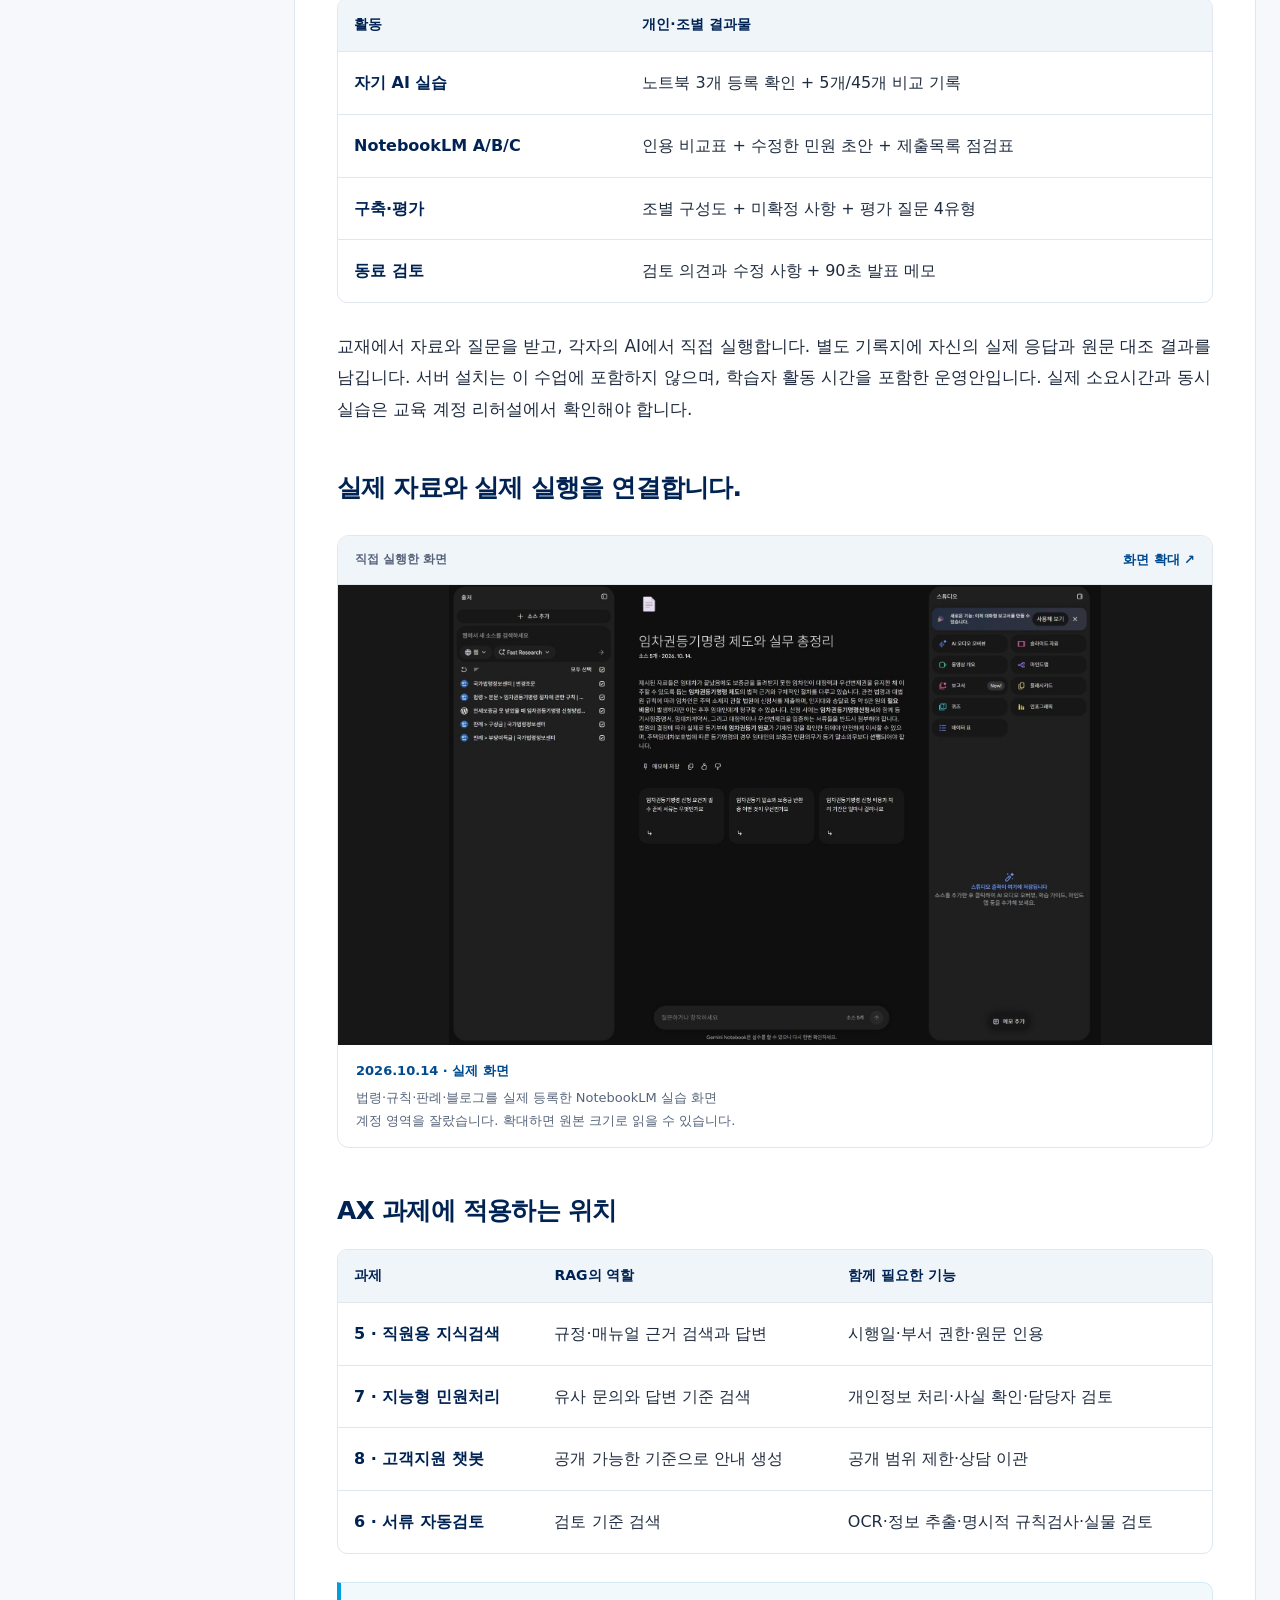
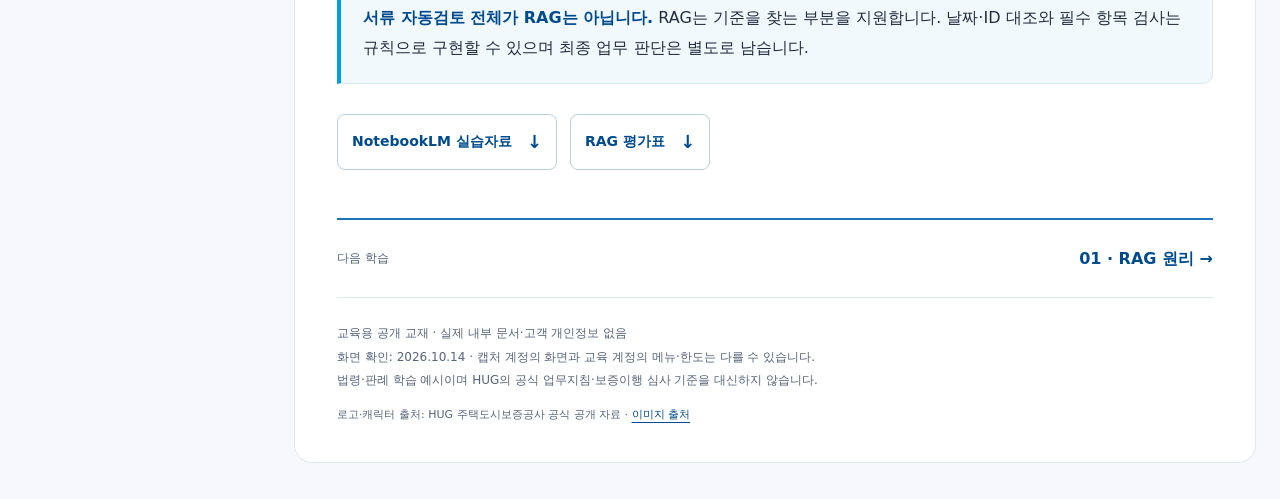
==== commit b1eb0359: "feat: add three role-based notebooks with 45 official sources each" ====
--- a/index.html
+++ b/index.html
@@ -1,6 +1,6 @@
 <!doctype html><html lang="ko"><head><meta charset="utf-8"><meta name="viewport" content="width=device-width,initial-scale=1"><meta name="description" content="HUG 3회차 교육용 RAG 이론·구축·평가 교재. NotebookLM에서 공개 자료로 검색과 근거 검증을 관찰합니다."><title>RAG로 만드는 근거 있는 답변 | HUG 문서 기반 AI</title><link rel="stylesheet" href="assets/style.css"><script src="assets/app.js" defer></script></head><body>
 <a class="skip" href="#main">본문으로 이동</a><header class="top"><a class="brand" href="index.html"><img src="assets/brand/hug-logo.png" width="209" height="32" alt="HUG 주택도시보증공사"><span>실무 AI 교육<small>교육용 교재</small></span></a><span class="edition">3회차 · 2026.10.23</span><button class="download-trigger" type="button" data-download-open aria-haspopup="dialog">다운로드 ↓</button><button class="print" type="button" aria-label="인쇄 / PDF 저장">인쇄 / PDF</button></header>
-<div class="layout"><nav class="sidebar" aria-label="단원"><p class="nav-label">학습 순서</p><a href="index.html" aria-label="3회차 안내" aria-current="page"><span class="nav-no" aria-hidden="true">00</span><span>3회차 안내</span></a><p class="nav-group">원리 이해</p><a href="concept.html" aria-label="01 · RAG 원리"><span class="nav-no" aria-hidden="true">01</span><span>RAG 원리</span></a><p class="nav-group">자기 AI 실습</p><a href="lab.html" aria-label="02 · 내 AI로 자료 비교"><span class="nav-no" aria-hidden="true">02</span><span>내 AI로 자료 비교</span></a><a href="start.html" aria-label="03 · 자료 넣기"><span class="nav-no" aria-hidden="true">03</span><span>자료 넣기</span></a><a href="search.html" aria-label="04 · 지식검색"><span class="nav-no" aria-hidden="true">04</span><span>지식검색</span></a><a href="complaint.html" aria-label="05 · 민원 답변"><span class="nav-no" aria-hidden="true">05</span><span>민원 답변</span></a><a href="review.html" aria-label="06 · 서류 점검"><span class="nav-no" aria-hidden="true">06</span><span>서류 점검</span></a><p class="nav-group">구축과 업무 적용</p><a href="build.html" aria-label="07 · RAG 구축"><span class="nav-no" aria-hidden="true">07</span><span>RAG 구축</span></a><a href="evaluation.html" aria-label="08 · RAG 평가"><span class="nav-no" aria-hidden="true">08</span><span>RAG 평가</span></a><a href="apply.html" aria-label="09 · 내부망 활용"><span class="nav-no" aria-hidden="true">09</span><span>내부망 활용</span></a><p class="nav-group">실습 준비</p><a href="sources.html" aria-label="자료실·출처"><span class="nav-no" aria-hidden="true">10</span><span>자료실·출처</span></a><div class="nav-foot"><strong>사내 지식으로 답하는 AI</strong>자료 준비 → 검색 → 생성<br>검증 → 내부망 구축</div></nav><main id="main"><p class="breadcrumb"><a href="index.html">3회차 교재</a><b aria-hidden="true">/</b><span>3회차 안내</span></p><header class="hero home-hero"><div><p class="eyebrow">HUG 교육 · 3회차 / RAG</p><h1><span>RAG로 만드는</span> <span>근거 있는 답변</span></h1><p class="lead">문서 준비부터 검색·생성·검증까지. NotebookLM으로 관찰하고, 내부망에서 구현할 구조를 설계합니다.</p><div class="hero-actions"><a class="primary" href="concept.html">RAG 원리부터 보기 <span aria-hidden="true">→</span></a><span class="subtle">이론 → 관찰 → 구축 설계</span><button class="hero-download" type="button" data-download-open aria-haspopup="dialog">교재 PDF 받기 ↓</button></div></div><div class="brand-visual"><img src="assets/brand/hug-character-document.png" width="567" height="738" alt="HUG 공개 캐릭터 소개자료의 문서를 든 캐릭터"><div><p>자료를 고르고<br>근거를 확인합니다.</p><small>HUG 공개 캐릭터 소개자료</small></div></div></header><div class="opening"><div><h2 id="section-1">RAG를 이해하고, 업무 적용을 설계합니다.</h2><ol class="outcomes"><li><strong>원리 이해</strong><span>검색과 생성을 구분하고, 어떤 근거가 답변에 들어가는지 설명합니다.</span></li><li><strong>도구로 관찰</strong><span>NotebookLM에서 자료 선택·질문·인용을 바꾸며 오류를 확인합니다.</span></li><li><strong>구축 설계</strong><span>내부망의 문서·검색·모델·권한·평가를 연결한 초안을 작성합니다.</span></li></ol></div><aside class="lesson-meta"><p>2026년 10월 23일 금요일</p><strong>13:00—19:00</strong><p>수업: 외부망 공개 자료<br>업무: 승인된 내부망 환경</p><a class="download" href="downloads/rag-design-workbook.txt" download>RAG 설계 워크북 <span aria-hidden="true">↓</span></a></aside></div><h2 id="section-2">전체 구조부터 보세요.</h2><section class="pipeline"><p class="pipeline-label">준비할 때 · 문서를 검색 가능한 상태로 만들기</p><ol><li><strong>수집·추출</strong><span>파일 / OCR / 표</span></li><li><strong>청킹·메타데이터</strong><span>조문 / 시행일 / 권한</span></li><li><strong>색인</strong><span>키워드 / 벡터</span></li></ol></section><section class="pipeline"><p class="pipeline-label">질문할 때 · 근거를 찾아 답변에 연결하기</p><ol><li><strong>질문·권한 확인</strong><span>사용자 / 업무 조건</span></li><li><strong>검색·재정렬</strong><span>관련 조각 / 적용 범위</span></li><li><strong>근거 전달·생성</strong><span>질문 + 근거 + 지시</span></li><li><strong>인용·검증</strong><span>원문 위치 / 확인 필요</span></li></ol></section><aside class="note"><strong>왜 NotebookLM을 쓰나요?</strong> 외부망 수업에서 설치 없이 자료 기반 답변과 인용을 관찰하기 위한 실습 도구입니다. 내부망용 RAG 시스템에서는 문서 처리·검색 설정·모델 운영·접근권한을 별도로 설계해야 합니다. HUG의 실제 내부 AI·서버 구성은 아직 확인되지 않았습니다.</aside><h2 id="section-3">6시간 · 360분 수업 흐름</h2><p>13시 시작을 유지한 편성안입니다. 휴식 20분을 포함하며, 실제 교육 운영 시간은 기관 편성에 맞춰 확정합니다.</p><div class="table-wrap" tabindex="0"><table><thead><tr><th scope="col">시간</th><th scope="col">핵심 내용</th><th scope="col">완료할 행동</th></tr></thead><tbody><tr><td>13:00–13:15</td><td>복습·준비 · 15분</td><td>접속과 자료 받기</td></tr><tr><td>13:15–13:50</td><td>RAG 이론 · 35분</td><td>준비/질문 경로와 검색/생성 구분</td></tr><tr><td>13:50–14:45</td><td>자기 AI 자료 비교 · 55분</td><td>자료 등록·질문 개선·조건/버전/근거 비교</td></tr><tr><td>14:45–14:55</td><td>휴식 · 10분</td><td></td></tr><tr><td>14:55–15:55</td><td>실습A · 지식검색 · 60분</td><td>공개 자료 등록·기본/개선 질문·인용 대조</td></tr><tr><td>15:55–16:40</td><td>실습B · 민원 답변 · 45분</td><td>사실과 근거 분리·초안 오류 수정·재사용</td></tr><tr><td>16:40–16:50</td><td>휴식 · 10분</td><td></td></tr><tr><td>16:50–17:35</td><td>실습C · 서류 점검 · 45분</td><td>기준/추출/규칙검사 구분·원본 대조</td></tr><tr><td>17:35–18:05</td><td>조별 RAG 구축 설계 · 30분</td><td>자료·검색·모델·권한·갱신 구성도</td></tr><tr><td>18:05–18:30</td><td>오류 진단·평가 · 25분</td><td>실패 카드 6개·정상/예외 평가 질문</td></tr><tr><td>18:30–19:00</td><td>동료 검토·발표·정리 · 30분</td><td>설계 검토·발표·부서 업무 후보 3개</td></tr></tbody></table></div><h2 id="section-4">설명만 듣지 않고 기록을 남깁니다.</h2><div class="table-wrap" tabindex="0"><table><thead><tr><th scope="col">활동</th><th scope="col">개인·조별 결과물</th></tr></thead><tbody><tr><td>자기 AI 실습</td><td>최소 6회 실제 응답 + 원문 대조 + 수정 기록</td></tr><tr><td>NotebookLM A/B/C</td><td>인용 비교표 + 수정한 민원 초안 + 제출목록 점검표</td></tr><tr><td>구축·평가</td><td>조별 구성도 + 미확정 사항 + 평가 질문 4유형</td></tr><tr><td>동료 검토</td><td>검토 의견과 수정 사항 + 90초 발표 메모</td></tr></tbody></table></div><p>교재에서 자료와 질문을 받고, 각자의 AI에서 직접 실행합니다. 별도 기록지에 자신의 실제 응답과 원문 대조 결과를 남깁니다. 서버 설치는 이 수업에 포함하지 않으며, 학습자 활동 시간을 포함한 운영안입니다. 실제 소요시간과 동시 실습은 교육 계정 리허설에서 확인해야 합니다.</p><h2 id="section-5">실제 자료와 실제 실행을 연결합니다.</h2><figure><div class="capture-head"><span class="capture-label">직접 실행한 화면</span><a href="assets/shots/03-sources.jpg" data-viewer aria-label="법령·규칙·판례·블로그를 실제 등록한 NotebookLM 실습 화면 — 화면 확대">화면 확대 ↗</a></div><a class="capture-link" href="assets/shots/03-sources.jpg" data-viewer target="_blank" rel="noopener" aria-label="법령·규칙·판례·블로그를 실제 등록한 NotebookLM 실습 화면 — 크게 보기"><img src="assets/shots/03-sources.jpg" alt="법령·규칙·판례·블로그를 실제 등록한 NotebookLM 실습 화면" loading="lazy" width="1745" height="1225"></a><figcaption><span>2026.10.14 · 실제 화면</span>법령·규칙·판례·블로그를 실제 등록한 NotebookLM 실습 화면<br>계정 영역을 잘랐습니다. 확대하면 원본 크기로 읽을 수 있습니다.</figcaption></figure><h2 id="section-6">AX 과제에 적용하는 위치</h2><div class="table-wrap" tabindex="0"><table><thead><tr><th scope="col">과제</th><th scope="col">RAG의 역할</th><th scope="col">함께 필요한 기능</th></tr></thead><tbody><tr><td>5 · 직원용 지식검색</td><td>규정·매뉴얼 근거 검색과 답변</td><td>시행일·부서 권한·원문 인용</td></tr><tr><td>7 · 지능형 민원처리</td><td>유사 문의와 답변 기준 검색</td><td>개인정보 처리·사실 확인·담당자 검토</td></tr><tr><td>8 · 고객지원 챗봇</td><td>공개 가능한 기준으로 안내 생성</td><td>공개 범위 제한·상담 이관</td></tr><tr><td>6 · 서류 자동검토</td><td>검토 기준 검색</td><td>OCR·정보 추출·명시적 규칙검사·실물 검토</td></tr></tbody></table></div><aside class="note"><strong>서류 자동검토 전체가 RAG는 아닙니다.</strong> RAG는 기준을 찾는 부분을 지원합니다. 날짜·ID 대조와 필수 항목 검사는 규칙으로 구현할 수 있으며 최종 업무 판단은 별도로 남습니다.</aside><div class="downloads"><a class="download" href="downloads/practice-data.zip" download>NotebookLM 실습자료 <span aria-hidden="true">↓</span></a><a class="download" href="downloads/rag-evaluation.csv" download>RAG 평가표 <span aria-hidden="true">↓</span></a></div>
+<div class="layout"><nav class="sidebar" aria-label="단원"><p class="nav-label">학습 순서</p><a href="index.html" aria-label="3회차 안내" aria-current="page"><span class="nav-no" aria-hidden="true">00</span><span>3회차 안내</span></a><p class="nav-group">원리 이해</p><a href="concept.html" aria-label="01 · RAG 원리"><span class="nav-no" aria-hidden="true">01</span><span>RAG 원리</span></a><p class="nav-group">자기 AI 실습</p><a href="lab.html" aria-label="02 · 노트북 3개 만들기"><span class="nav-no" aria-hidden="true">02</span><span>노트북 3개 만들기</span></a><a href="start.html" aria-label="03 · 자료 넣기"><span class="nav-no" aria-hidden="true">03</span><span>자료 넣기</span></a><a href="search.html" aria-label="04 · 지식검색"><span class="nav-no" aria-hidden="true">04</span><span>지식검색</span></a><a href="complaint.html" aria-label="05 · 민원 답변"><span class="nav-no" aria-hidden="true">05</span><span>민원 답변</span></a><a href="review.html" aria-label="06 · 서류 점검"><span class="nav-no" aria-hidden="true">06</span><span>서류 점검</span></a><p class="nav-group">구축과 업무 적용</p><a href="build.html" aria-label="07 · RAG 구축"><span class="nav-no" aria-hidden="true">07</span><span>RAG 구축</span></a><a href="evaluation.html" aria-label="08 · RAG 평가"><span class="nav-no" aria-hidden="true">08</span><span>RAG 평가</span></a><a href="apply.html" aria-label="09 · 내부망 활용"><span class="nav-no" aria-hidden="true">09</span><span>내부망 활용</span></a><p class="nav-group">실습 준비</p><a href="sources.html" aria-label="자료실·출처"><span class="nav-no" aria-hidden="true">10</span><span>자료실·출처</span></a><div class="nav-foot"><strong>사내 지식으로 답하는 AI</strong>자료 준비 → 검색 → 생성<br>검증 → 내부망 구축</div></nav><main id="main"><p class="breadcrumb"><a href="index.html">3회차 교재</a><b aria-hidden="true">/</b><span>3회차 안내</span></p><header class="hero home-hero"><div><p class="eyebrow">HUG 교육 · 3회차 / RAG</p><h1><span>RAG로 만드는</span> <span>근거 있는 답변</span></h1><p class="lead">문서 준비부터 검색·생성·검증까지. NotebookLM으로 관찰하고, 내부망에서 구현할 구조를 설계합니다.</p><div class="hero-actions"><a class="primary" href="concept.html">RAG 원리부터 보기 <span aria-hidden="true">→</span></a><span class="subtle">이론 → 관찰 → 구축 설계</span><button class="hero-download" type="button" data-download-open aria-haspopup="dialog">교재 PDF 받기 ↓</button></div></div><div class="brand-visual"><img src="assets/brand/hug-character-document.png" width="567" height="738" alt="HUG 공개 캐릭터 소개자료의 문서를 든 캐릭터"><div><p>자료를 고르고<br>근거를 확인합니다.</p><small>HUG 공개 캐릭터 소개자료</small></div></div></header><h2 id="section-1">역할이 다른 노트북 3개, 각각 소스 45개</h2><p>하나의 거대한 노트북에 모두 넣기 전에 업무별 검색 범위를 나눕니다. 법령·판례·HUG 공개 안내 <strong>고유 문서 84개</strong>를 선별해, 공통 자료를 포함한 <strong>총 135개 배치</strong>로 구성했습니다. 같은 법령을 여러 조각으로 나누어 개수를 늘리지 않았습니다.</p><div class="notebook-cards"><section><p class="eyebrow">NOTEBOOK A</p><h3>직원용 지식검색</h3><p>원문 TXT <strong>45개</strong><br>목록 CSV · 역할 지시문 · 실습 질문 · 기록지</p><a class="download" href="downloads/notebooks/HUG_Notebook_A_45_sources.zip" download>노트북 A · 45개 ZIP ↓</a><p class="small">ZIP 0.64 MB</p></section><section><p class="eyebrow">NOTEBOOK B</p><h3>민원 답변 지원</h3><p>원문 TXT <strong>45개</strong><br>목록 CSV · 역할 지시문 · 실습 질문 · 기록지</p><a class="download" href="downloads/notebooks/HUG_Notebook_B_45_sources.zip" download>노트북 B · 45개 ZIP ↓</a><p class="small">ZIP 0.55 MB</p></section><section><p class="eyebrow">NOTEBOOK C</p><h3>서류 검토 지원</h3><p>원문 TXT <strong>45개</strong><br>목록 CSV · 역할 지시문 · 실습 질문 · 기록지</p><a class="download" href="downloads/notebooks/HUG_Notebook_C_45_sources.zip" download>노트북 C · 45개 ZIP ↓</a><p class="small">ZIP 0.67 MB</p></section></div><div class="opening"><div><h2 id="section-2">RAG를 이해하고, 업무 적용을 설계합니다.</h2><ol class="outcomes"><li><strong>원리 이해</strong><span>검색과 생성을 구분하고, 어떤 근거가 답변에 들어가는지 설명합니다.</span></li><li><strong>도구로 관찰</strong><span>NotebookLM에서 자료 선택·질문·인용을 바꾸며 오류를 확인합니다.</span></li><li><strong>구축 설계</strong><span>내부망의 문서·검색·모델·권한·평가를 연결한 초안을 작성합니다.</span></li></ol></div><aside class="lesson-meta"><p>2026년 10월 23일 금요일</p><strong>13:00—19:00</strong><p>수업: 외부망 공개 자료<br>업무: 승인된 내부망 환경</p><a class="download" href="downloads/rag-design-workbook.txt" download>RAG 설계 워크북 <span aria-hidden="true">↓</span></a></aside></div><h2 id="section-3">전체 구조부터 보세요.</h2><section class="pipeline"><p class="pipeline-label">준비할 때 · 문서를 검색 가능한 상태로 만들기</p><ol><li><strong>수집·추출</strong><span>파일 / OCR / 표</span></li><li><strong>청킹·메타데이터</strong><span>조문 / 시행일 / 권한</span></li><li><strong>색인</strong><span>키워드 / 벡터</span></li></ol></section><section class="pipeline"><p class="pipeline-label">질문할 때 · 근거를 찾아 답변에 연결하기</p><ol><li><strong>질문·권한 확인</strong><span>사용자 / 업무 조건</span></li><li><strong>검색·재정렬</strong><span>관련 조각 / 적용 범위</span></li><li><strong>근거 전달·생성</strong><span>질문 + 근거 + 지시</span></li><li><strong>인용·검증</strong><span>원문 위치 / 확인 필요</span></li></ol></section><aside class="note"><strong>왜 NotebookLM을 쓰나요?</strong> 외부망 수업에서 설치 없이 자료 기반 답변과 인용을 관찰하기 위한 실습 도구입니다. 내부망용 RAG 시스템에서는 문서 처리·검색 설정·모델 운영·접근권한을 별도로 설계해야 합니다. HUG의 실제 내부 AI·서버 구성은 아직 확인되지 않았습니다.</aside><h2 id="section-4">6시간 · 360분 수업 흐름</h2><p>13시 시작을 유지한 편성안입니다. 휴식 20분을 포함하며, 실제 교육 운영 시간은 기관 편성에 맞춰 확정합니다.</p><div class="table-wrap" tabindex="0"><table><thead><tr><th scope="col">시간</th><th scope="col">핵심 내용</th><th scope="col">완료할 행동</th></tr></thead><tbody><tr><td>13:00–13:15</td><td>복습·준비 · 15분</td><td>접속과 자료 받기</td></tr><tr><td>13:15–13:50</td><td>RAG 이론 · 35분</td><td>준비/질문 경로와 검색/생성 구분</td></tr><tr><td>13:50–14:45</td><td>역할별 노트북 준비 · 55분</td><td>A/B/C 각 45개 등록·핵심 5개/전체 45개 비교</td></tr><tr><td>14:45–14:55</td><td>휴식 · 10분</td><td></td></tr><tr><td>14:55–15:55</td><td>실습A · 지식검색 · 60분</td><td>A 지식검색·상품/법령/판례 비교·인용 대조</td></tr><tr><td>15:55–16:40</td><td>실습B · 민원 답변 · 45분</td><td>사실과 근거 분리·초안 오류 수정·재사용</td></tr><tr><td>16:40–16:50</td><td>휴식 · 10분</td><td></td></tr><tr><td>16:50–17:35</td><td>실습C · 서류 점검 · 45분</td><td>기준/추출/규칙검사 구분·원본 대조</td></tr><tr><td>17:35–18:05</td><td>조별 RAG 구축 설계 · 30분</td><td>자료·검색·모델·권한·갱신 구성도</td></tr><tr><td>18:05–18:30</td><td>오류 진단·평가 · 25분</td><td>실패 카드 6개·정상/예외 평가 질문</td></tr><tr><td>18:30–19:00</td><td>동료 검토·발표·정리 · 30분</td><td>설계 검토·발표·부서 업무 후보 3개</td></tr></tbody></table></div><h2 id="section-5">설명만 듣지 않고 기록을 남깁니다.</h2><div class="table-wrap" tabindex="0"><table><thead><tr><th scope="col">활동</th><th scope="col">개인·조별 결과물</th></tr></thead><tbody><tr><td>자기 AI 실습</td><td>노트북 3개 등록 확인 + 5개/45개 비교 기록</td></tr><tr><td>NotebookLM A/B/C</td><td>인용 비교표 + 수정한 민원 초안 + 제출목록 점검표</td></tr><tr><td>구축·평가</td><td>조별 구성도 + 미확정 사항 + 평가 질문 4유형</td></tr><tr><td>동료 검토</td><td>검토 의견과 수정 사항 + 90초 발표 메모</td></tr></tbody></table></div><p>교재에서 자료와 질문을 받고, 각자의 AI에서 직접 실행합니다. 별도 기록지에 자신의 실제 응답과 원문 대조 결과를 남깁니다. 서버 설치는 이 수업에 포함하지 않으며, 학습자 활동 시간을 포함한 운영안입니다. 실제 소요시간과 동시 실습은 교육 계정 리허설에서 확인해야 합니다.</p><h2 id="section-6">실제 자료와 실제 실행을 연결합니다.</h2><figure><div class="capture-head"><span class="capture-label">직접 실행한 화면</span><a href="assets/shots/03-sources.jpg" data-viewer aria-label="법령·규칙·판례·블로그를 실제 등록한 NotebookLM 실습 화면 — 화면 확대">화면 확대 ↗</a></div><a class="capture-link" href="assets/shots/03-sources.jpg" data-viewer target="_blank" rel="noopener" aria-label="법령·규칙·판례·블로그를 실제 등록한 NotebookLM 실습 화면 — 크게 보기"><img src="assets/shots/03-sources.jpg" alt="법령·규칙·판례·블로그를 실제 등록한 NotebookLM 실습 화면" loading="lazy" width="1745" height="1225"></a><figcaption><span>2026.10.14 · 실제 화면</span>법령·규칙·판례·블로그를 실제 등록한 NotebookLM 실습 화면<br>계정 영역을 잘랐습니다. 확대하면 원본 크기로 읽을 수 있습니다.</figcaption></figure><h2 id="section-7">AX 과제에 적용하는 위치</h2><div class="table-wrap" tabindex="0"><table><thead><tr><th scope="col">과제</th><th scope="col">RAG의 역할</th><th scope="col">함께 필요한 기능</th></tr></thead><tbody><tr><td>5 · 직원용 지식검색</td><td>규정·매뉴얼 근거 검색과 답변</td><td>시행일·부서 권한·원문 인용</td></tr><tr><td>7 · 지능형 민원처리</td><td>유사 문의와 답변 기준 검색</td><td>개인정보 처리·사실 확인·담당자 검토</td></tr><tr><td>8 · 고객지원 챗봇</td><td>공개 가능한 기준으로 안내 생성</td><td>공개 범위 제한·상담 이관</td></tr><tr><td>6 · 서류 자동검토</td><td>검토 기준 검색</td><td>OCR·정보 추출·명시적 규칙검사·실물 검토</td></tr></tbody></table></div><aside class="note"><strong>서류 자동검토 전체가 RAG는 아닙니다.</strong> RAG는 기준을 찾는 부분을 지원합니다. 날짜·ID 대조와 필수 항목 검사는 규칙으로 구현할 수 있으며 최종 업무 판단은 별도로 남습니다.</aside><div class="downloads"><a class="download" href="downloads/practice-data.zip" download>NotebookLM 실습자료 <span aria-hidden="true">↓</span></a><a class="download" href="downloads/rag-evaluation.csv" download>RAG 평가표 <span aria-hidden="true">↓</span></a></div>
 <div class="next"><span>다음 학습</span><a href="concept.html">01 · RAG 원리 →</a></div><footer>교육용 공개 교재 · 실제 내부 문서·고객 개인정보 없음<br>화면 확인: 2026.10.14 · 캡처 계정의 화면과 교육 계정의 메뉴·한도는 다를 수 있습니다.<br>법령·판례 학습 예시이며 HUG의 공식 업무지침·보증이행 심사 기준을 대신하지 않습니다.<span class="brand-credit">로고·캐릭터 출처: HUG 주택도시보증공사 공식 공개 자료 · <a href="BRAND_CREDITS.md">이미지 출처</a></span></footer></main></div>
-<dialog class="download-dialog" id="download-dialog" aria-labelledby="download-title"><div class="download-top"><div><p class="eyebrow">HUG 실무 AI 교육 · 3회차</p><h2 id="download-title">교재와 실습자료 다운로드</h2></div><button type="button" data-download-close aria-label="다운로드 창 닫기">닫기 ×</button></div><p class="download-intro">PDF로 복습하고, 자료와 질문은 본인의 AI에서 사용하세요.</p><section class="download-pdf"><span class="download-type">PDF 교재</span><h3>6시간 전체 학습 교재</h3><p>11개 단원 · 표지와 목차 · 이론과 실습 · 실제 화면 캡처</p><p class="download-meta">48쪽 · 4.9 MB · 2026.10.14 제작</p><div class="download-actions"><a class="primary" href="downloads/HUG_RAG_6hours_workbook.pdf" download>PDF 내려받기 ↓</a><a href="downloads/HUG_RAG_6hours_workbook.pdf" target="_blank" rel="noopener">PDF 미리보기 ↗</a></div></section><div class="download-materials"><section><h3>자기 AI 실습자료</h3><p>비교용 자료·실행 질문·결과 기록지</p><a class="download" href="downloads/rag-own-ai-practice.zip" download>실습자료 ZIP ↓</a></section><section><h3>공개 법령·판례 실습</h3><p>원문 URL·읽기 파일·가상 문의와 목록</p><a class="download" href="downloads/practice-data.zip" download>공개 자료 ZIP ↓</a></section></div><div class="download-bottom"><a href="sources.html">전체 자료실 보기 →</a><button class="download-print" type="button">현재 단원 인쇄 / PDF 저장</button></div><p class="small">PDF는 제작 시점의 교재입니다. 최신 수정 내용과 복사 기능은 웹 교재에서 확인하세요.</p></dialog>
+<dialog class="download-dialog" id="download-dialog" aria-labelledby="download-title"><div class="download-top"><div><p class="eyebrow">HUG 실무 AI 교육 · 3회차</p><h2 id="download-title">교재와 실습자료 다운로드</h2></div><button type="button" data-download-close aria-label="다운로드 창 닫기">닫기 ×</button></div><p class="download-intro">PDF로 복습하고, 자료와 질문은 본인의 AI에서 사용하세요.</p><section class="download-pdf"><span class="download-type">PDF 교재</span><h3>6시간 전체 학습 교재</h3><p>11개 단원 · 표지와 목차 · 이론과 실습 · 실제 화면 캡처</p><p class="download-meta">60쪽 · 5.0 MB · 2026-10-21 갱신</p><div class="download-actions"><a class="primary" href="downloads/HUG_RAG_6hours_workbook.pdf" download>PDF 내려받기 ↓</a><a href="downloads/HUG_RAG_6hours_workbook.pdf" target="_blank" rel="noopener">PDF 미리보기 ↗</a></div></section><div class="notebook-cards"><section><p class="eyebrow">NOTEBOOK A</p><h3>직원용 지식검색</h3><p>원문 TXT <strong>45개</strong><br>목록 CSV · 역할 지시문 · 실습 질문 · 기록지</p><a class="download" href="downloads/notebooks/HUG_Notebook_A_45_sources.zip" download>노트북 A · 45개 ZIP ↓</a><p class="small">ZIP 0.64 MB</p></section><section><p class="eyebrow">NOTEBOOK B</p><h3>민원 답변 지원</h3><p>원문 TXT <strong>45개</strong><br>목록 CSV · 역할 지시문 · 실습 질문 · 기록지</p><a class="download" href="downloads/notebooks/HUG_Notebook_B_45_sources.zip" download>노트북 B · 45개 ZIP ↓</a><p class="small">ZIP 0.55 MB</p></section><section><p class="eyebrow">NOTEBOOK C</p><h3>서류 검토 지원</h3><p>원문 TXT <strong>45개</strong><br>목록 CSV · 역할 지시문 · 실습 질문 · 기록지</p><a class="download" href="downloads/notebooks/HUG_Notebook_C_45_sources.zip" download>노트북 C · 45개 ZIP ↓</a><p class="small">ZIP 0.67 MB</p></section></div><div class="download-materials"><section><h3>추가 비교용 가상 자료</h3><p>비교용 자료·실행 질문·결과 기록지</p><a class="download" href="downloads/rag-own-ai-practice.zip" download>실습자료 ZIP ↓</a></section><section><h3>기존 소수 자료 리허설</h3><p>원문 URL·읽기 파일·가상 문의와 목록</p><a class="download" href="downloads/practice-data.zip" download>공개 자료 ZIP ↓</a></section></div><div class="download-bottom"><a href="sources.html">전체 자료실 보기 →</a><button class="download-print" type="button">현재 단원 인쇄 / PDF 저장</button></div><p class="small">PDF는 제작 시점의 교재입니다. 최신 수정 내용과 복사 기능은 웹 교재에서 확인하세요.</p></dialog>
 <dialog class="viewer" aria-labelledby="viewer-title"><div class="viewer-top"><h2 class="viewer-title" id="viewer-title">실제 실행 화면</h2><div class="viewer-tools"><button type="button" data-previous aria-label="이전 화면">← 이전</button><button type="button" data-next aria-label="다음 화면">다음 →</button><button type="button" data-zoom aria-pressed="false">원본 크기</button><button type="button" data-close aria-label="화면 확대 닫기">닫기 ×</button></div></div><div class="viewer-frame"><img alt="선택한 실제 실행 화면"></div><p class="viewer-caption"></p></dialog></body></html>
--- a/assets/style.css
+++ b/assets/style.css
@@ -23,3 +23,5 @@
 @media print{body{font-size:11pt;background:#fff;color:#111}.top,.sidebar,.breadcrumb,.copy,.next,.hero-actions,.page-index,.viewer,.brand-visual{display:none!important}.layout{display:block;padding:0}main{border:0;padding:0}.hero{background:#fff;padding:0;border:0}.hero:before{display:none}.home-hero{display:block}.home-hero h1{font-size:30pt}.hero,.step,.note,.prompt,.pipeline,figure{break-inside:avoid}h2{font-size:17pt;margin-top:24px}.capture-head a{display:none}.capture-link img{max-height:400px}.table-wrap{overflow:visible}table{font-size:9pt}td{min-width:0;padding:8px}pre{font-size:10pt}.opening{grid-template-columns:1fr 1fr}.pipeline ol{display:flex}.quiz details p{display:block}.note{background:#f5f5f5}a{color:#111}footer{font-size:8pt}}
 
 .download-trigger{font:inherit;font-size:13px;font-weight:750;border:0;background:var(--blue);color:white;padding:10px 17px;border-radius:24px;cursor:pointer;white-space:nowrap}.download-trigger:hover{background:var(--accent)}.top .edition{margin-left:auto}.top .print{margin-left:0}.hero-download{background:white;color:var(--accent);border:1px solid #b8d6e9;border-radius:8px;padding:12px 18px;font-size:15px;font-weight:750;cursor:pointer}.hero-download:hover{background:var(--wash)}.download-dialog{width:min(720px,calc(100vw - 40px));max-width:none;max-height:calc(100dvh - 40px);padding:28px;border:1px solid var(--line);border-radius:18px;background:#fff;color:var(--ink);overflow:auto}.download-dialog::backdrop{background:rgba(1,35,83,.65)}.download-top{display:flex;align-items:flex-start;justify-content:space-between;gap:20px}.download-top .eyebrow{margin:0 0 8px}.download-top h2{font-size:25px;margin:0}.download-top button{font:inherit;font-size:13px;background:var(--wash);border:1px solid var(--line);border-radius:8px;padding:8px 12px;white-space:nowrap}.download-intro{font-size:16px;color:var(--muted)}.download-pdf{background:var(--bluewash);border:1px solid #c7e2f2;border-radius:12px;padding:22px}.download-type{font-size:12px;color:var(--accent);font-weight:800}.download-pdf h3{font-size:22px;margin:7px 0 12px}.download-pdf p{font-size:16px;margin:7px 0}.download-pdf .download-meta{font-size:13px;color:var(--muted)}.download-actions{display:flex;align-items:center;gap:20px;margin-top:18px;flex-wrap:wrap}.download-actions>a:last-child{font-size:14px}.download-materials{display:grid;grid-template-columns:1fr 1fr;gap:16px;margin:20px 0}.download-materials section{border:1px solid var(--line);border-radius:10px;padding:18px}.download-materials h3{font-size:17px;margin:0 0 10px}.download-materials p{font-size:15px;color:var(--muted);margin:0 0 12px}.download-bottom{display:flex;align-items:center;justify-content:space-between;gap:15px;padding-top:16px;border-top:1px solid var(--line)}.download-bottom a{font-size:14px}.download-print{font:inherit;font-size:12px;color:var(--muted);border:0;background:var(--wash);border-radius:7px;padding:8px 12px}.download-dialog>.small{font-size:12px;margin:16px 0 0}@media(max-width:720px){.top{gap:9px}.top .print{display:none}.download-trigger{font-size:11px;padding:8px 11px;margin-left:auto}.hero-download{font-size:14px;padding:11px 16px}.download-dialog{width:calc(100vw - 20px);max-height:calc(100dvh - 20px);padding:20px}.download-top h2{font-size:22px}.download-top .eyebrow{font-size:10px}.download-top button{font-size:11px;padding:7px 9px}.download-materials{grid-template-columns:1fr;gap:12px}.download-pdf{padding:18px}.download-pdf h3{font-size:20px}.download-actions{gap:16px}.download-bottom{align-items:flex-start;flex-wrap:wrap}.download-dialog>.small{font-size:12px}}@media print{.download-dialog,.download-trigger,.hero-download{display:none!important}}
+
+.notebook-cards{display:grid;grid-template-columns:repeat(3,minmax(0,1fr));gap:16px;margin:24px 0}.notebook-cards section{border:1px solid #c7deed;border-top:4px solid #1c75bc;border-radius:12px;padding:20px;background:#f6fbff;min-width:0}.notebook-cards h3{font-size:20px;margin:8px 0}.notebook-cards .download{font-size:13px;white-space:normal}.notebook-cards .small{font-size:12px}.notebook-cards .eyebrow{margin:0}.notebook-cards p{font-size:15px}details ol li{margin-bottom:16px}pre{overflow-wrap:anywhere}@media(max-width:1000px){.notebook-cards{grid-template-columns:1fr}}@media print{.notebook-cards{display:block}.notebook-cards section{break-inside:avoid;margin:12px 0}}
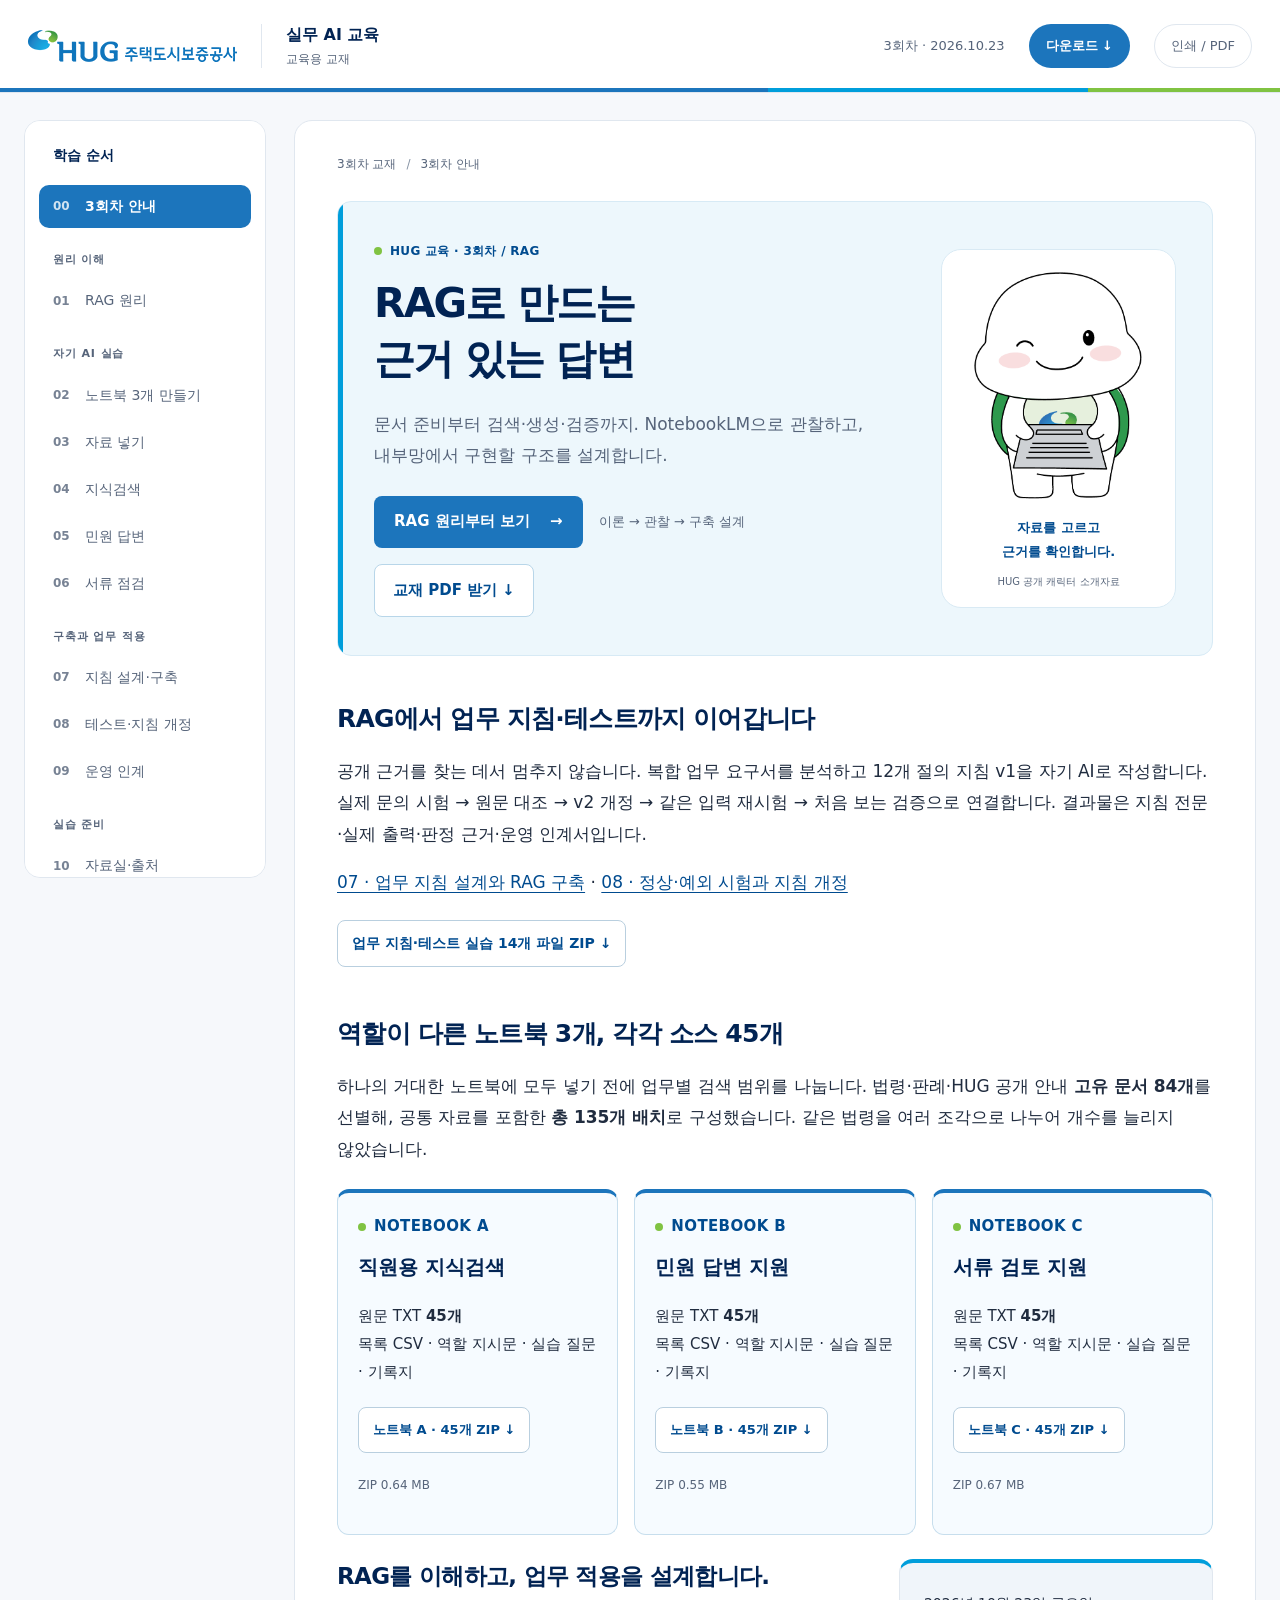
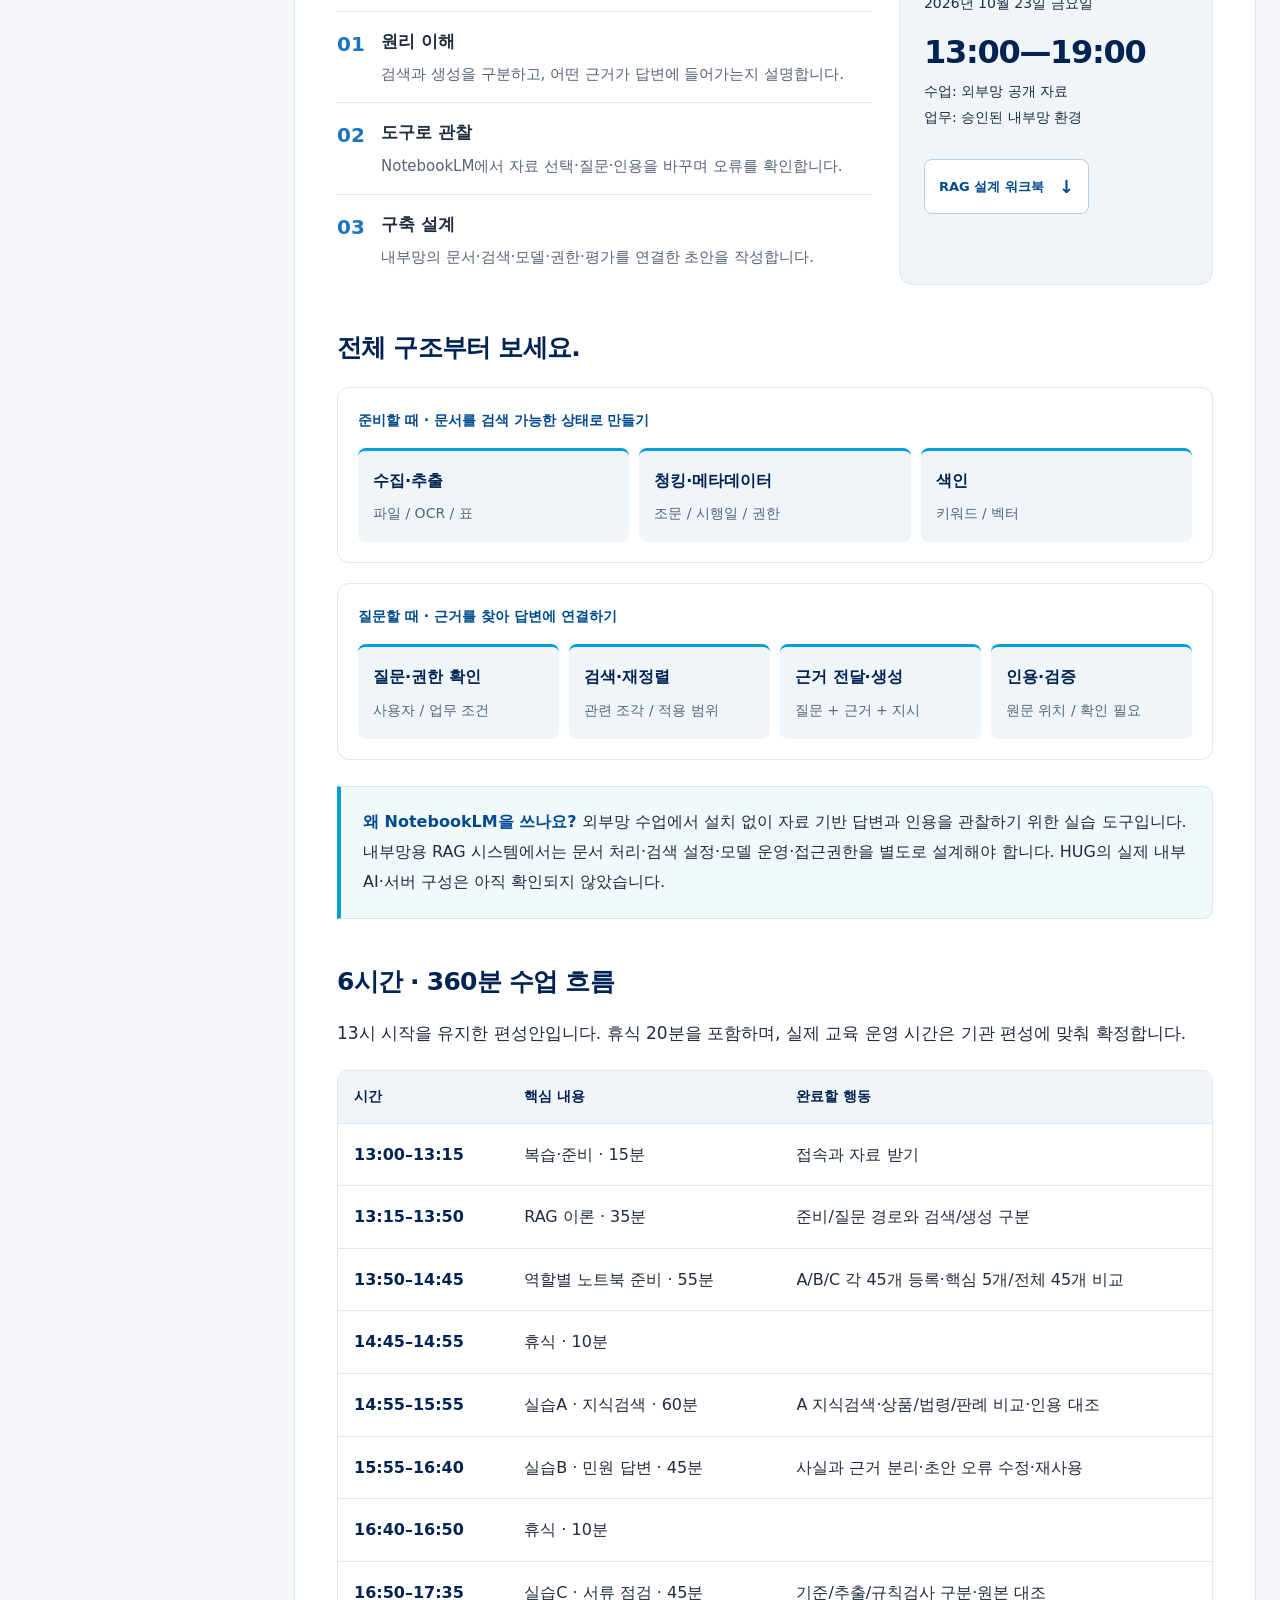
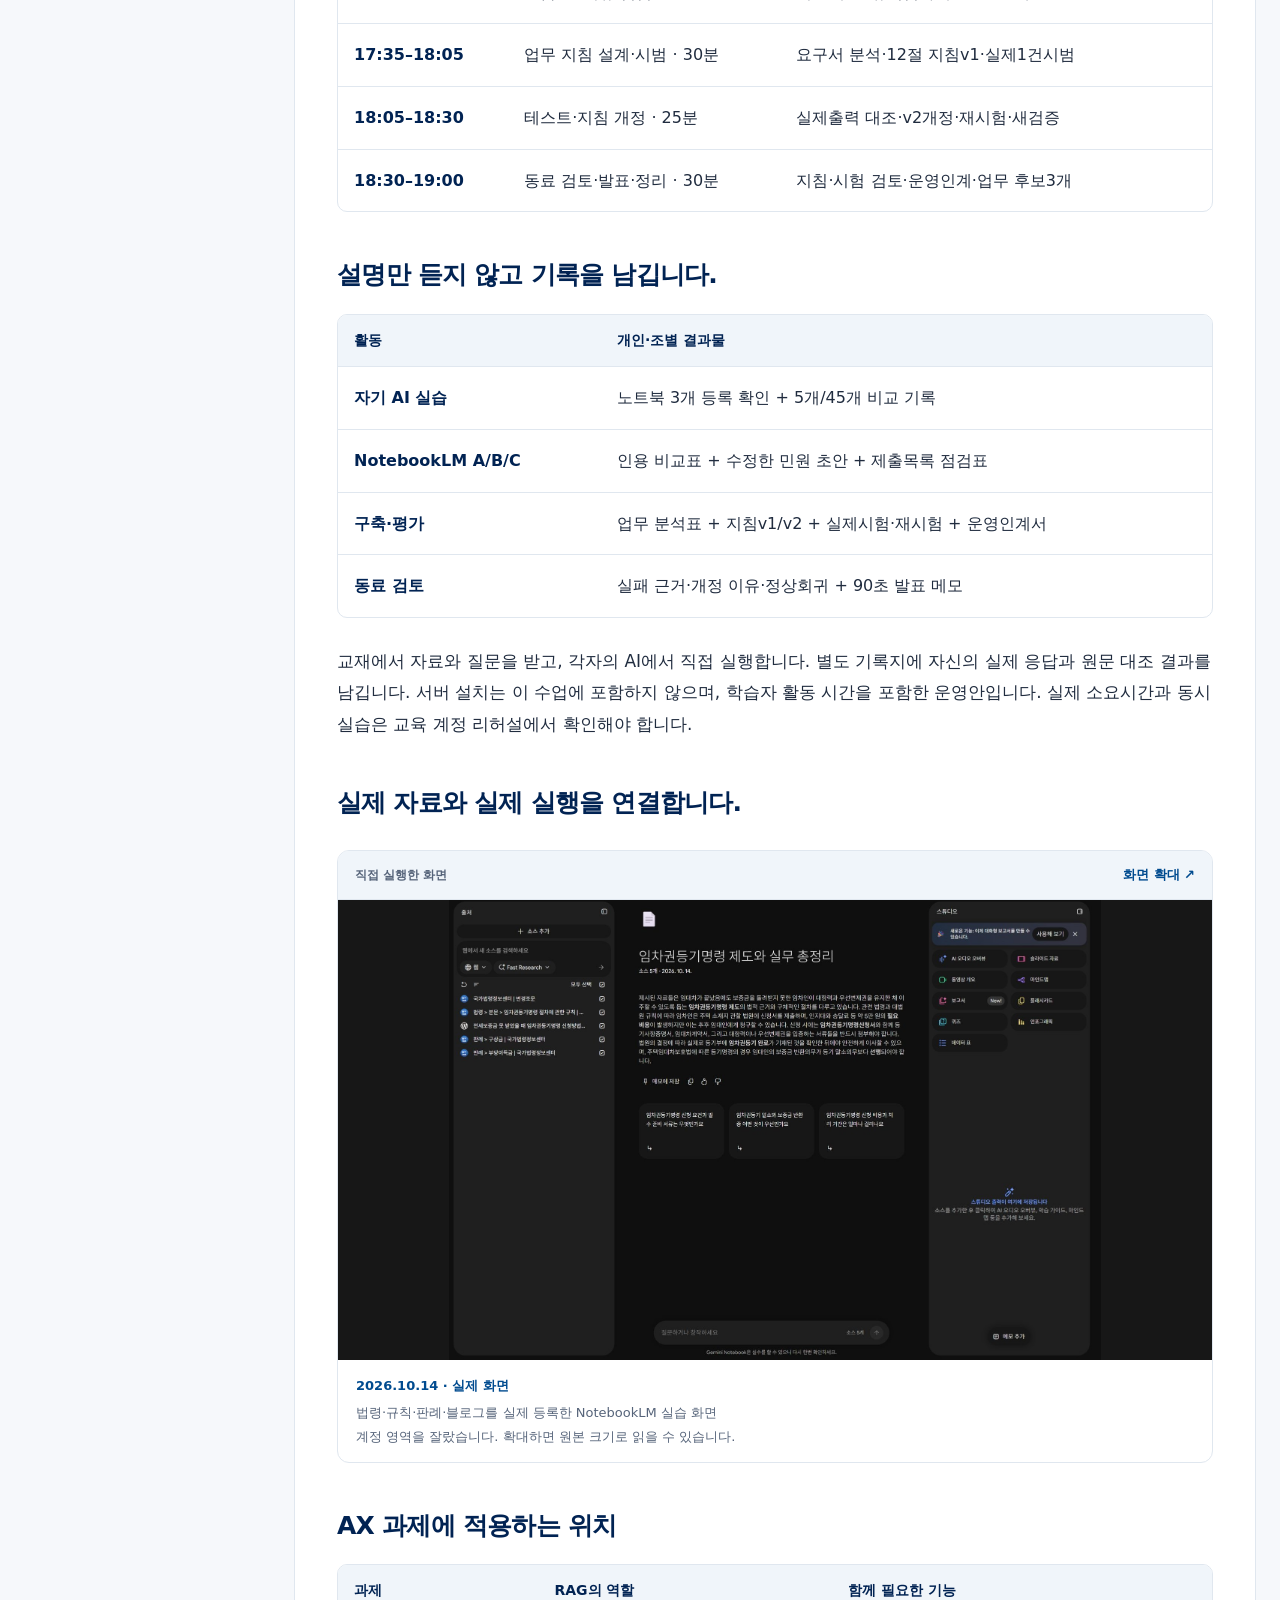
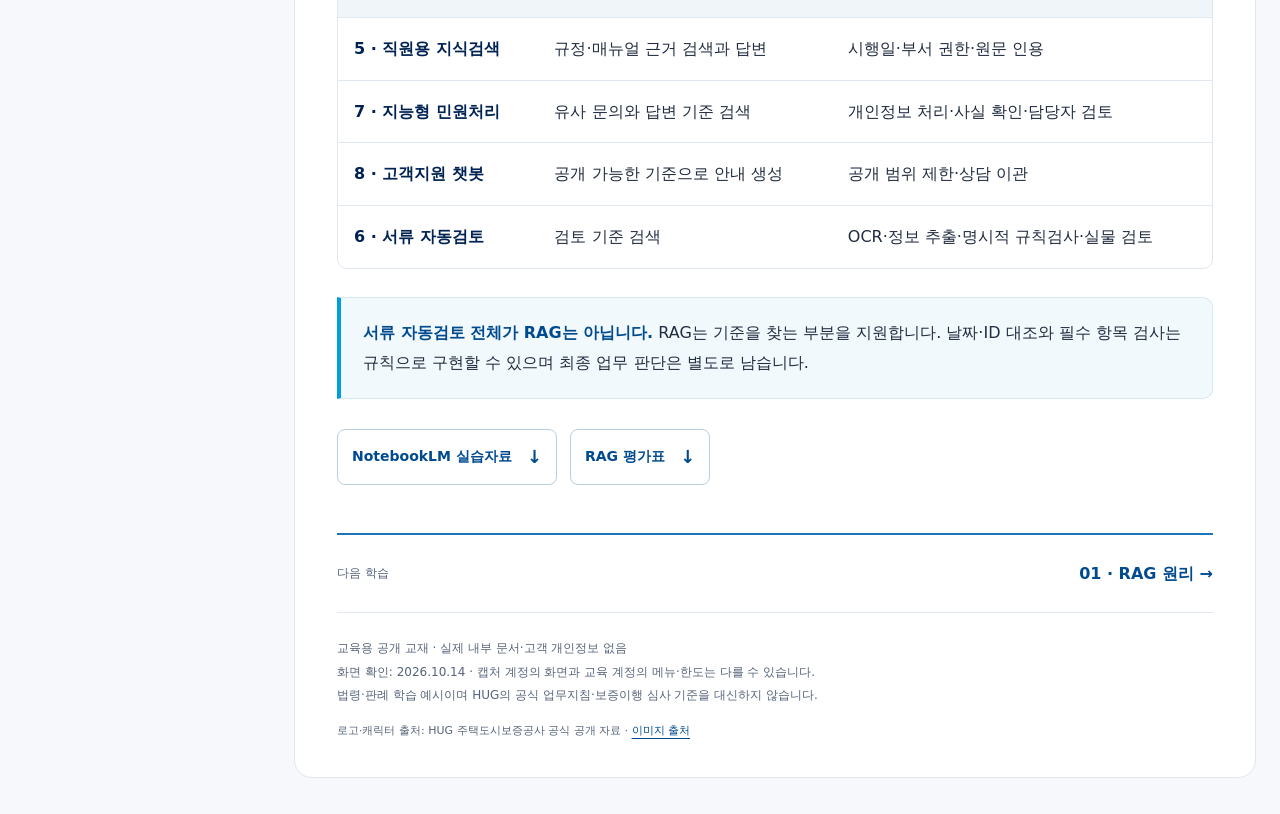
==== commit c6a1ccee: "feat: teach instruction design testing revision and operations handoff" ====
--- a/index.html
+++ b/index.html
@@ -1,6 +1,6 @@
 <!doctype html><html lang="ko"><head><meta charset="utf-8"><meta name="viewport" content="width=device-width,initial-scale=1"><meta name="description" content="HUG 3회차 교육용 RAG 이론·구축·평가 교재. NotebookLM에서 공개 자료로 검색과 근거 검증을 관찰합니다."><title>RAG로 만드는 근거 있는 답변 | HUG 문서 기반 AI</title><link rel="stylesheet" href="assets/style.css"><script src="assets/app.js" defer></script></head><body>
 <a class="skip" href="#main">본문으로 이동</a><header class="top"><a class="brand" href="index.html"><img src="assets/brand/hug-logo.png" width="209" height="32" alt="HUG 주택도시보증공사"><span>실무 AI 교육<small>교육용 교재</small></span></a><span class="edition">3회차 · 2026.10.23</span><button class="download-trigger" type="button" data-download-open aria-haspopup="dialog">다운로드 ↓</button><button class="print" type="button" aria-label="인쇄 / PDF 저장">인쇄 / PDF</button></header>
-<div class="layout"><nav class="sidebar" aria-label="단원"><p class="nav-label">학습 순서</p><a href="index.html" aria-label="3회차 안내" aria-current="page"><span class="nav-no" aria-hidden="true">00</span><span>3회차 안내</span></a><p class="nav-group">원리 이해</p><a href="concept.html" aria-label="01 · RAG 원리"><span class="nav-no" aria-hidden="true">01</span><span>RAG 원리</span></a><p class="nav-group">자기 AI 실습</p><a href="lab.html" aria-label="02 · 노트북 3개 만들기"><span class="nav-no" aria-hidden="true">02</span><span>노트북 3개 만들기</span></a><a href="start.html" aria-label="03 · 자료 넣기"><span class="nav-no" aria-hidden="true">03</span><span>자료 넣기</span></a><a href="search.html" aria-label="04 · 지식검색"><span class="nav-no" aria-hidden="true">04</span><span>지식검색</span></a><a href="complaint.html" aria-label="05 · 민원 답변"><span class="nav-no" aria-hidden="true">05</span><span>민원 답변</span></a><a href="review.html" aria-label="06 · 서류 점검"><span class="nav-no" aria-hidden="true">06</span><span>서류 점검</span></a><p class="nav-group">구축과 업무 적용</p><a href="build.html" aria-label="07 · RAG 구축"><span class="nav-no" aria-hidden="true">07</span><span>RAG 구축</span></a><a href="evaluation.html" aria-label="08 · RAG 평가"><span class="nav-no" aria-hidden="true">08</span><span>RAG 평가</span></a><a href="apply.html" aria-label="09 · 내부망 활용"><span class="nav-no" aria-hidden="true">09</span><span>내부망 활용</span></a><p class="nav-group">실습 준비</p><a href="sources.html" aria-label="자료실·출처"><span class="nav-no" aria-hidden="true">10</span><span>자료실·출처</span></a><div class="nav-foot"><strong>사내 지식으로 답하는 AI</strong>자료 준비 → 검색 → 생성<br>검증 → 내부망 구축</div></nav><main id="main"><p class="breadcrumb"><a href="index.html">3회차 교재</a><b aria-hidden="true">/</b><span>3회차 안내</span></p><header class="hero home-hero"><div><p class="eyebrow">HUG 교육 · 3회차 / RAG</p><h1><span>RAG로 만드는</span> <span>근거 있는 답변</span></h1><p class="lead">문서 준비부터 검색·생성·검증까지. NotebookLM으로 관찰하고, 내부망에서 구현할 구조를 설계합니다.</p><div class="hero-actions"><a class="primary" href="concept.html">RAG 원리부터 보기 <span aria-hidden="true">→</span></a><span class="subtle">이론 → 관찰 → 구축 설계</span><button class="hero-download" type="button" data-download-open aria-haspopup="dialog">교재 PDF 받기 ↓</button></div></div><div class="brand-visual"><img src="assets/brand/hug-character-document.png" width="567" height="738" alt="HUG 공개 캐릭터 소개자료의 문서를 든 캐릭터"><div><p>자료를 고르고<br>근거를 확인합니다.</p><small>HUG 공개 캐릭터 소개자료</small></div></div></header><h2 id="section-1">역할이 다른 노트북 3개, 각각 소스 45개</h2><p>하나의 거대한 노트북에 모두 넣기 전에 업무별 검색 범위를 나눕니다. 법령·판례·HUG 공개 안내 <strong>고유 문서 84개</strong>를 선별해, 공통 자료를 포함한 <strong>총 135개 배치</strong>로 구성했습니다. 같은 법령을 여러 조각으로 나누어 개수를 늘리지 않았습니다.</p><div class="notebook-cards"><section><p class="eyebrow">NOTEBOOK A</p><h3>직원용 지식검색</h3><p>원문 TXT <strong>45개</strong><br>목록 CSV · 역할 지시문 · 실습 질문 · 기록지</p><a class="download" href="downloads/notebooks/HUG_Notebook_A_45_sources.zip" download>노트북 A · 45개 ZIP ↓</a><p class="small">ZIP 0.64 MB</p></section><section><p class="eyebrow">NOTEBOOK B</p><h3>민원 답변 지원</h3><p>원문 TXT <strong>45개</strong><br>목록 CSV · 역할 지시문 · 실습 질문 · 기록지</p><a class="download" href="downloads/notebooks/HUG_Notebook_B_45_sources.zip" download>노트북 B · 45개 ZIP ↓</a><p class="small">ZIP 0.55 MB</p></section><section><p class="eyebrow">NOTEBOOK C</p><h3>서류 검토 지원</h3><p>원문 TXT <strong>45개</strong><br>목록 CSV · 역할 지시문 · 실습 질문 · 기록지</p><a class="download" href="downloads/notebooks/HUG_Notebook_C_45_sources.zip" download>노트북 C · 45개 ZIP ↓</a><p class="small">ZIP 0.67 MB</p></section></div><div class="opening"><div><h2 id="section-2">RAG를 이해하고, 업무 적용을 설계합니다.</h2><ol class="outcomes"><li><strong>원리 이해</strong><span>검색과 생성을 구분하고, 어떤 근거가 답변에 들어가는지 설명합니다.</span></li><li><strong>도구로 관찰</strong><span>NotebookLM에서 자료 선택·질문·인용을 바꾸며 오류를 확인합니다.</span></li><li><strong>구축 설계</strong><span>내부망의 문서·검색·모델·권한·평가를 연결한 초안을 작성합니다.</span></li></ol></div><aside class="lesson-meta"><p>2026년 10월 23일 금요일</p><strong>13:00—19:00</strong><p>수업: 외부망 공개 자료<br>업무: 승인된 내부망 환경</p><a class="download" href="downloads/rag-design-workbook.txt" download>RAG 설계 워크북 <span aria-hidden="true">↓</span></a></aside></div><h2 id="section-3">전체 구조부터 보세요.</h2><section class="pipeline"><p class="pipeline-label">준비할 때 · 문서를 검색 가능한 상태로 만들기</p><ol><li><strong>수집·추출</strong><span>파일 / OCR / 표</span></li><li><strong>청킹·메타데이터</strong><span>조문 / 시행일 / 권한</span></li><li><strong>색인</strong><span>키워드 / 벡터</span></li></ol></section><section class="pipeline"><p class="pipeline-label">질문할 때 · 근거를 찾아 답변에 연결하기</p><ol><li><strong>질문·권한 확인</strong><span>사용자 / 업무 조건</span></li><li><strong>검색·재정렬</strong><span>관련 조각 / 적용 범위</span></li><li><strong>근거 전달·생성</strong><span>질문 + 근거 + 지시</span></li><li><strong>인용·검증</strong><span>원문 위치 / 확인 필요</span></li></ol></section><aside class="note"><strong>왜 NotebookLM을 쓰나요?</strong> 외부망 수업에서 설치 없이 자료 기반 답변과 인용을 관찰하기 위한 실습 도구입니다. 내부망용 RAG 시스템에서는 문서 처리·검색 설정·모델 운영·접근권한을 별도로 설계해야 합니다. HUG의 실제 내부 AI·서버 구성은 아직 확인되지 않았습니다.</aside><h2 id="section-4">6시간 · 360분 수업 흐름</h2><p>13시 시작을 유지한 편성안입니다. 휴식 20분을 포함하며, 실제 교육 운영 시간은 기관 편성에 맞춰 확정합니다.</p><div class="table-wrap" tabindex="0"><table><thead><tr><th scope="col">시간</th><th scope="col">핵심 내용</th><th scope="col">완료할 행동</th></tr></thead><tbody><tr><td>13:00–13:15</td><td>복습·준비 · 15분</td><td>접속과 자료 받기</td></tr><tr><td>13:15–13:50</td><td>RAG 이론 · 35분</td><td>준비/질문 경로와 검색/생성 구분</td></tr><tr><td>13:50–14:45</td><td>역할별 노트북 준비 · 55분</td><td>A/B/C 각 45개 등록·핵심 5개/전체 45개 비교</td></tr><tr><td>14:45–14:55</td><td>휴식 · 10분</td><td></td></tr><tr><td>14:55–15:55</td><td>실습A · 지식검색 · 60분</td><td>A 지식검색·상품/법령/판례 비교·인용 대조</td></tr><tr><td>15:55–16:40</td><td>실습B · 민원 답변 · 45분</td><td>사실과 근거 분리·초안 오류 수정·재사용</td></tr><tr><td>16:40–16:50</td><td>휴식 · 10분</td><td></td></tr><tr><td>16:50–17:35</td><td>실습C · 서류 점검 · 45분</td><td>기준/추출/규칙검사 구분·원본 대조</td></tr><tr><td>17:35–18:05</td><td>조별 RAG 구축 설계 · 30분</td><td>자료·검색·모델·권한·갱신 구성도</td></tr><tr><td>18:05–18:30</td><td>오류 진단·평가 · 25분</td><td>실패 카드 6개·정상/예외 평가 질문</td></tr><tr><td>18:30–19:00</td><td>동료 검토·발표·정리 · 30분</td><td>설계 검토·발표·부서 업무 후보 3개</td></tr></tbody></table></div><h2 id="section-5">설명만 듣지 않고 기록을 남깁니다.</h2><div class="table-wrap" tabindex="0"><table><thead><tr><th scope="col">활동</th><th scope="col">개인·조별 결과물</th></tr></thead><tbody><tr><td>자기 AI 실습</td><td>노트북 3개 등록 확인 + 5개/45개 비교 기록</td></tr><tr><td>NotebookLM A/B/C</td><td>인용 비교표 + 수정한 민원 초안 + 제출목록 점검표</td></tr><tr><td>구축·평가</td><td>조별 구성도 + 미확정 사항 + 평가 질문 4유형</td></tr><tr><td>동료 검토</td><td>검토 의견과 수정 사항 + 90초 발표 메모</td></tr></tbody></table></div><p>교재에서 자료와 질문을 받고, 각자의 AI에서 직접 실행합니다. 별도 기록지에 자신의 실제 응답과 원문 대조 결과를 남깁니다. 서버 설치는 이 수업에 포함하지 않으며, 학습자 활동 시간을 포함한 운영안입니다. 실제 소요시간과 동시 실습은 교육 계정 리허설에서 확인해야 합니다.</p><h2 id="section-6">실제 자료와 실제 실행을 연결합니다.</h2><figure><div class="capture-head"><span class="capture-label">직접 실행한 화면</span><a href="assets/shots/03-sources.jpg" data-viewer aria-label="법령·규칙·판례·블로그를 실제 등록한 NotebookLM 실습 화면 — 화면 확대">화면 확대 ↗</a></div><a class="capture-link" href="assets/shots/03-sources.jpg" data-viewer target="_blank" rel="noopener" aria-label="법령·규칙·판례·블로그를 실제 등록한 NotebookLM 실습 화면 — 크게 보기"><img src="assets/shots/03-sources.jpg" alt="법령·규칙·판례·블로그를 실제 등록한 NotebookLM 실습 화면" loading="lazy" width="1745" height="1225"></a><figcaption><span>2026.10.14 · 실제 화면</span>법령·규칙·판례·블로그를 실제 등록한 NotebookLM 실습 화면<br>계정 영역을 잘랐습니다. 확대하면 원본 크기로 읽을 수 있습니다.</figcaption></figure><h2 id="section-7">AX 과제에 적용하는 위치</h2><div class="table-wrap" tabindex="0"><table><thead><tr><th scope="col">과제</th><th scope="col">RAG의 역할</th><th scope="col">함께 필요한 기능</th></tr></thead><tbody><tr><td>5 · 직원용 지식검색</td><td>규정·매뉴얼 근거 검색과 답변</td><td>시행일·부서 권한·원문 인용</td></tr><tr><td>7 · 지능형 민원처리</td><td>유사 문의와 답변 기준 검색</td><td>개인정보 처리·사실 확인·담당자 검토</td></tr><tr><td>8 · 고객지원 챗봇</td><td>공개 가능한 기준으로 안내 생성</td><td>공개 범위 제한·상담 이관</td></tr><tr><td>6 · 서류 자동검토</td><td>검토 기준 검색</td><td>OCR·정보 추출·명시적 규칙검사·실물 검토</td></tr></tbody></table></div><aside class="note"><strong>서류 자동검토 전체가 RAG는 아닙니다.</strong> RAG는 기준을 찾는 부분을 지원합니다. 날짜·ID 대조와 필수 항목 검사는 규칙으로 구현할 수 있으며 최종 업무 판단은 별도로 남습니다.</aside><div class="downloads"><a class="download" href="downloads/practice-data.zip" download>NotebookLM 실습자료 <span aria-hidden="true">↓</span></a><a class="download" href="downloads/rag-evaluation.csv" download>RAG 평가표 <span aria-hidden="true">↓</span></a></div>
+<div class="layout"><nav class="sidebar" aria-label="단원"><p class="nav-label">학습 순서</p><a href="index.html" aria-label="3회차 안내" aria-current="page"><span class="nav-no" aria-hidden="true">00</span><span>3회차 안내</span></a><p class="nav-group">원리 이해</p><a href="concept.html" aria-label="01 · RAG 원리"><span class="nav-no" aria-hidden="true">01</span><span>RAG 원리</span></a><p class="nav-group">자기 AI 실습</p><a href="lab.html" aria-label="02 · 노트북 3개 만들기"><span class="nav-no" aria-hidden="true">02</span><span>노트북 3개 만들기</span></a><a href="start.html" aria-label="03 · 자료 넣기"><span class="nav-no" aria-hidden="true">03</span><span>자료 넣기</span></a><a href="search.html" aria-label="04 · 지식검색"><span class="nav-no" aria-hidden="true">04</span><span>지식검색</span></a><a href="complaint.html" aria-label="05 · 민원 답변"><span class="nav-no" aria-hidden="true">05</span><span>민원 답변</span></a><a href="review.html" aria-label="06 · 서류 점검"><span class="nav-no" aria-hidden="true">06</span><span>서류 점검</span></a><p class="nav-group">구축과 업무 적용</p><a href="build.html" aria-label="07 · 지침 설계·구축"><span class="nav-no" aria-hidden="true">07</span><span>지침 설계·구축</span></a><a href="evaluation.html" aria-label="08 · 테스트·지침 개정"><span class="nav-no" aria-hidden="true">08</span><span>테스트·지침 개정</span></a><a href="apply.html" aria-label="09 · 운영 인계"><span class="nav-no" aria-hidden="true">09</span><span>운영 인계</span></a><p class="nav-group">실습 준비</p><a href="sources.html" aria-label="자료실·출처"><span class="nav-no" aria-hidden="true">10</span><span>자료실·출처</span></a><div class="nav-foot"><strong>사내 지식으로 답하는 AI</strong>자료 준비 → 검색 → 생성<br>검증 → 내부망 구축</div></nav><main id="main"><p class="breadcrumb"><a href="index.html">3회차 교재</a><b aria-hidden="true">/</b><span>3회차 안내</span></p><header class="hero home-hero"><div><p class="eyebrow">HUG 교육 · 3회차 / RAG</p><h1><span>RAG로 만드는</span> <span>근거 있는 답변</span></h1><p class="lead">문서 준비부터 검색·생성·검증까지. NotebookLM으로 관찰하고, 내부망에서 구현할 구조를 설계합니다.</p><div class="hero-actions"><a class="primary" href="concept.html">RAG 원리부터 보기 <span aria-hidden="true">→</span></a><span class="subtle">이론 → 관찰 → 구축 설계</span><button class="hero-download" type="button" data-download-open aria-haspopup="dialog">교재 PDF 받기 ↓</button></div></div><div class="brand-visual"><img src="assets/brand/hug-character-document.png" width="567" height="738" alt="HUG 공개 캐릭터 소개자료의 문서를 든 캐릭터"><div><p>자료를 고르고<br>근거를 확인합니다.</p><small>HUG 공개 캐릭터 소개자료</small></div></div></header><h2 id="section-1">RAG에서 업무 지침·테스트까지 이어갑니다</h2><p>공개 근거를 찾는 데서 멈추지 않습니다. 복합 업무 요구서를 분석하고 12개 절의 지침 v1을 자기 AI로 작성합니다. 실제 문의 시험 → 원문 대조 → v2 개정 → 같은 입력 재시험 → 처음 보는 검증으로 연결합니다. 결과물은 지침 전문·실제 출력·판정 근거·운영 인계서입니다.</p><p><a href="build.html">07 · 업무 지침 설계와 RAG 구축</a> · <a href="evaluation.html">08 · 정상·예외 시험과 지침 개정</a></p><a class="download" href="downloads/rag-agent-workshop.zip" download>업무 지침·테스트 실습 14개 파일 ZIP ↓</a><h2 id="section-2">역할이 다른 노트북 3개, 각각 소스 45개</h2><p>하나의 거대한 노트북에 모두 넣기 전에 업무별 검색 범위를 나눕니다. 법령·판례·HUG 공개 안내 <strong>고유 문서 84개</strong>를 선별해, 공통 자료를 포함한 <strong>총 135개 배치</strong>로 구성했습니다. 같은 법령을 여러 조각으로 나누어 개수를 늘리지 않았습니다.</p><div class="notebook-cards"><section><p class="eyebrow">NOTEBOOK A</p><h3>직원용 지식검색</h3><p>원문 TXT <strong>45개</strong><br>목록 CSV · 역할 지시문 · 실습 질문 · 기록지</p><a class="download" href="downloads/notebooks/HUG_Notebook_A_45_sources.zip" download>노트북 A · 45개 ZIP ↓</a><p class="small">ZIP 0.64 MB</p></section><section><p class="eyebrow">NOTEBOOK B</p><h3>민원 답변 지원</h3><p>원문 TXT <strong>45개</strong><br>목록 CSV · 역할 지시문 · 실습 질문 · 기록지</p><a class="download" href="downloads/notebooks/HUG_Notebook_B_45_sources.zip" download>노트북 B · 45개 ZIP ↓</a><p class="small">ZIP 0.55 MB</p></section><section><p class="eyebrow">NOTEBOOK C</p><h3>서류 검토 지원</h3><p>원문 TXT <strong>45개</strong><br>목록 CSV · 역할 지시문 · 실습 질문 · 기록지</p><a class="download" href="downloads/notebooks/HUG_Notebook_C_45_sources.zip" download>노트북 C · 45개 ZIP ↓</a><p class="small">ZIP 0.67 MB</p></section></div><div class="opening"><div><h2 id="section-3">RAG를 이해하고, 업무 적용을 설계합니다.</h2><ol class="outcomes"><li><strong>원리 이해</strong><span>검색과 생성을 구분하고, 어떤 근거가 답변에 들어가는지 설명합니다.</span></li><li><strong>도구로 관찰</strong><span>NotebookLM에서 자료 선택·질문·인용을 바꾸며 오류를 확인합니다.</span></li><li><strong>구축 설계</strong><span>내부망의 문서·검색·모델·권한·평가를 연결한 초안을 작성합니다.</span></li></ol></div><aside class="lesson-meta"><p>2026년 10월 23일 금요일</p><strong>13:00—19:00</strong><p>수업: 외부망 공개 자료<br>업무: 승인된 내부망 환경</p><a class="download" href="downloads/rag-design-workbook.txt" download>RAG 설계 워크북 <span aria-hidden="true">↓</span></a></aside></div><h2 id="section-4">전체 구조부터 보세요.</h2><section class="pipeline"><p class="pipeline-label">준비할 때 · 문서를 검색 가능한 상태로 만들기</p><ol><li><strong>수집·추출</strong><span>파일 / OCR / 표</span></li><li><strong>청킹·메타데이터</strong><span>조문 / 시행일 / 권한</span></li><li><strong>색인</strong><span>키워드 / 벡터</span></li></ol></section><section class="pipeline"><p class="pipeline-label">질문할 때 · 근거를 찾아 답변에 연결하기</p><ol><li><strong>질문·권한 확인</strong><span>사용자 / 업무 조건</span></li><li><strong>검색·재정렬</strong><span>관련 조각 / 적용 범위</span></li><li><strong>근거 전달·생성</strong><span>질문 + 근거 + 지시</span></li><li><strong>인용·검증</strong><span>원문 위치 / 확인 필요</span></li></ol></section><aside class="note"><strong>왜 NotebookLM을 쓰나요?</strong> 외부망 수업에서 설치 없이 자료 기반 답변과 인용을 관찰하기 위한 실습 도구입니다. 내부망용 RAG 시스템에서는 문서 처리·검색 설정·모델 운영·접근권한을 별도로 설계해야 합니다. HUG의 실제 내부 AI·서버 구성은 아직 확인되지 않았습니다.</aside><h2 id="section-5">6시간 · 360분 수업 흐름</h2><p>13시 시작을 유지한 편성안입니다. 휴식 20분을 포함하며, 실제 교육 운영 시간은 기관 편성에 맞춰 확정합니다.</p><div class="table-wrap" tabindex="0"><table><thead><tr><th scope="col">시간</th><th scope="col">핵심 내용</th><th scope="col">완료할 행동</th></tr></thead><tbody><tr><td>13:00–13:15</td><td>복습·준비 · 15분</td><td>접속과 자료 받기</td></tr><tr><td>13:15–13:50</td><td>RAG 이론 · 35분</td><td>준비/질문 경로와 검색/생성 구분</td></tr><tr><td>13:50–14:45</td><td>역할별 노트북 준비 · 55분</td><td>A/B/C 각 45개 등록·핵심 5개/전체 45개 비교</td></tr><tr><td>14:45–14:55</td><td>휴식 · 10분</td><td></td></tr><tr><td>14:55–15:55</td><td>실습A · 지식검색 · 60분</td><td>A 지식검색·상품/법령/판례 비교·인용 대조</td></tr><tr><td>15:55–16:40</td><td>실습B · 민원 답변 · 45분</td><td>사실과 근거 분리·초안 오류 수정·재사용</td></tr><tr><td>16:40–16:50</td><td>휴식 · 10분</td><td></td></tr><tr><td>16:50–17:35</td><td>실습C · 서류 점검 · 45분</td><td>기준/추출/규칙검사 구분·원본 대조</td></tr><tr><td>17:35–18:05</td><td>업무 지침 설계·시범 · 30분</td><td>요구서 분석·12절 지침v1·실제1건시범</td></tr><tr><td>18:05–18:30</td><td>테스트·지침 개정 · 25분</td><td>실제출력 대조·v2개정·재시험·새검증</td></tr><tr><td>18:30–19:00</td><td>동료 검토·발표·정리 · 30분</td><td>지침·시험 검토·운영인계·업무 후보3개</td></tr></tbody></table></div><h2 id="section-6">설명만 듣지 않고 기록을 남깁니다.</h2><div class="table-wrap" tabindex="0"><table><thead><tr><th scope="col">활동</th><th scope="col">개인·조별 결과물</th></tr></thead><tbody><tr><td>자기 AI 실습</td><td>노트북 3개 등록 확인 + 5개/45개 비교 기록</td></tr><tr><td>NotebookLM A/B/C</td><td>인용 비교표 + 수정한 민원 초안 + 제출목록 점검표</td></tr><tr><td>구축·평가</td><td>업무 분석표 + 지침v1/v2 + 실제시험·재시험 + 운영인계서</td></tr><tr><td>동료 검토</td><td>실패 근거·개정 이유·정상회귀 + 90초 발표 메모</td></tr></tbody></table></div><p>교재에서 자료와 질문을 받고, 각자의 AI에서 직접 실행합니다. 별도 기록지에 자신의 실제 응답과 원문 대조 결과를 남깁니다. 서버 설치는 이 수업에 포함하지 않으며, 학습자 활동 시간을 포함한 운영안입니다. 실제 소요시간과 동시 실습은 교육 계정 리허설에서 확인해야 합니다.</p><h2 id="section-7">실제 자료와 실제 실행을 연결합니다.</h2><figure><div class="capture-head"><span class="capture-label">직접 실행한 화면</span><a href="assets/shots/03-sources.jpg" data-viewer aria-label="법령·규칙·판례·블로그를 실제 등록한 NotebookLM 실습 화면 — 화면 확대">화면 확대 ↗</a></div><a class="capture-link" href="assets/shots/03-sources.jpg" data-viewer target="_blank" rel="noopener" aria-label="법령·규칙·판례·블로그를 실제 등록한 NotebookLM 실습 화면 — 크게 보기"><img src="assets/shots/03-sources.jpg" alt="법령·규칙·판례·블로그를 실제 등록한 NotebookLM 실습 화면" loading="lazy" width="1745" height="1225"></a><figcaption><span>2026.10.14 · 실제 화면</span>법령·규칙·판례·블로그를 실제 등록한 NotebookLM 실습 화면<br>계정 영역을 잘랐습니다. 확대하면 원본 크기로 읽을 수 있습니다.</figcaption></figure><h2 id="section-8">AX 과제에 적용하는 위치</h2><div class="table-wrap" tabindex="0"><table><thead><tr><th scope="col">과제</th><th scope="col">RAG의 역할</th><th scope="col">함께 필요한 기능</th></tr></thead><tbody><tr><td>5 · 직원용 지식검색</td><td>규정·매뉴얼 근거 검색과 답변</td><td>시행일·부서 권한·원문 인용</td></tr><tr><td>7 · 지능형 민원처리</td><td>유사 문의와 답변 기준 검색</td><td>개인정보 처리·사실 확인·담당자 검토</td></tr><tr><td>8 · 고객지원 챗봇</td><td>공개 가능한 기준으로 안내 생성</td><td>공개 범위 제한·상담 이관</td></tr><tr><td>6 · 서류 자동검토</td><td>검토 기준 검색</td><td>OCR·정보 추출·명시적 규칙검사·실물 검토</td></tr></tbody></table></div><aside class="note"><strong>서류 자동검토 전체가 RAG는 아닙니다.</strong> RAG는 기준을 찾는 부분을 지원합니다. 날짜·ID 대조와 필수 항목 검사는 규칙으로 구현할 수 있으며 최종 업무 판단은 별도로 남습니다.</aside><div class="downloads"><a class="download" href="downloads/practice-data.zip" download>NotebookLM 실습자료 <span aria-hidden="true">↓</span></a><a class="download" href="downloads/rag-evaluation.csv" download>RAG 평가표 <span aria-hidden="true">↓</span></a></div>
 <div class="next"><span>다음 학습</span><a href="concept.html">01 · RAG 원리 →</a></div><footer>교육용 공개 교재 · 실제 내부 문서·고객 개인정보 없음<br>화면 확인: 2026.10.14 · 캡처 계정의 화면과 교육 계정의 메뉴·한도는 다를 수 있습니다.<br>법령·판례 학습 예시이며 HUG의 공식 업무지침·보증이행 심사 기준을 대신하지 않습니다.<span class="brand-credit">로고·캐릭터 출처: HUG 주택도시보증공사 공식 공개 자료 · <a href="BRAND_CREDITS.md">이미지 출처</a></span></footer></main></div>
-<dialog class="download-dialog" id="download-dialog" aria-labelledby="download-title"><div class="download-top"><div><p class="eyebrow">HUG 실무 AI 교육 · 3회차</p><h2 id="download-title">교재와 실습자료 다운로드</h2></div><button type="button" data-download-close aria-label="다운로드 창 닫기">닫기 ×</button></div><p class="download-intro">PDF로 복습하고, 자료와 질문은 본인의 AI에서 사용하세요.</p><section class="download-pdf"><span class="download-type">PDF 교재</span><h3>6시간 전체 학습 교재</h3><p>11개 단원 · 표지와 목차 · 이론과 실습 · 실제 화면 캡처</p><p class="download-meta">60쪽 · 5.0 MB · 2026-10-21 갱신</p><div class="download-actions"><a class="primary" href="downloads/HUG_RAG_6hours_workbook.pdf" download>PDF 내려받기 ↓</a><a href="downloads/HUG_RAG_6hours_workbook.pdf" target="_blank" rel="noopener">PDF 미리보기 ↗</a></div></section><div class="notebook-cards"><section><p class="eyebrow">NOTEBOOK A</p><h3>직원용 지식검색</h3><p>원문 TXT <strong>45개</strong><br>목록 CSV · 역할 지시문 · 실습 질문 · 기록지</p><a class="download" href="downloads/notebooks/HUG_Notebook_A_45_sources.zip" download>노트북 A · 45개 ZIP ↓</a><p class="small">ZIP 0.64 MB</p></section><section><p class="eyebrow">NOTEBOOK B</p><h3>민원 답변 지원</h3><p>원문 TXT <strong>45개</strong><br>목록 CSV · 역할 지시문 · 실습 질문 · 기록지</p><a class="download" href="downloads/notebooks/HUG_Notebook_B_45_sources.zip" download>노트북 B · 45개 ZIP ↓</a><p class="small">ZIP 0.55 MB</p></section><section><p class="eyebrow">NOTEBOOK C</p><h3>서류 검토 지원</h3><p>원문 TXT <strong>45개</strong><br>목록 CSV · 역할 지시문 · 실습 질문 · 기록지</p><a class="download" href="downloads/notebooks/HUG_Notebook_C_45_sources.zip" download>노트북 C · 45개 ZIP ↓</a><p class="small">ZIP 0.67 MB</p></section></div><div class="download-materials"><section><h3>추가 비교용 가상 자료</h3><p>비교용 자료·실행 질문·결과 기록지</p><a class="download" href="downloads/rag-own-ai-practice.zip" download>실습자료 ZIP ↓</a></section><section><h3>기존 소수 자료 리허설</h3><p>원문 URL·읽기 파일·가상 문의와 목록</p><a class="download" href="downloads/practice-data.zip" download>공개 자료 ZIP ↓</a></section></div><div class="download-bottom"><a href="sources.html">전체 자료실 보기 →</a><button class="download-print" type="button">현재 단원 인쇄 / PDF 저장</button></div><p class="small">PDF는 제작 시점의 교재입니다. 최신 수정 내용과 복사 기능은 웹 교재에서 확인하세요.</p></dialog>
+<dialog class="download-dialog" id="download-dialog" aria-labelledby="download-title"><div class="download-top"><div><p class="eyebrow">HUG 실무 AI 교육 · 3회차</p><h2 id="download-title">교재와 실습자료 다운로드</h2></div><button type="button" data-download-close aria-label="다운로드 창 닫기">닫기 ×</button></div><p class="download-intro">PDF로 복습하고, 자료와 질문은 본인의 AI에서 사용하세요.</p><section class="download-pdf"><span class="download-type">PDF 교재</span><h3>6시간 전체 학습 교재</h3><p>11개 단원 · 표지와 목차 · 이론과 실습 · 실제 화면 캡처</p><p class="download-meta">76쪽 · 5.1 MB · 2026-10-21 갱신</p><div class="download-actions"><a class="primary" href="downloads/HUG_RAG_6hours_workbook.pdf" download>PDF 내려받기 ↓</a><a href="downloads/HUG_RAG_6hours_workbook.pdf" target="_blank" rel="noopener">PDF 미리보기 ↗</a></div></section><section class="download-pdf"><h3>업무 지침 설계·테스트 실습</h3><p>복합 요구서 · 12절 지침 · 가상 문의 12건 · 빈 평가표 · 운영 인계서</p><a class="download" href="downloads/rag-agent-workshop.zip" download>실습 14개 파일 ZIP ↓</a></section><div class="notebook-cards"><section><p class="eyebrow">NOTEBOOK A</p><h3>직원용 지식검색</h3><p>원문 TXT <strong>45개</strong><br>목록 CSV · 역할 지시문 · 실습 질문 · 기록지</p><a class="download" href="downloads/notebooks/HUG_Notebook_A_45_sources.zip" download>노트북 A · 45개 ZIP ↓</a><p class="small">ZIP 0.64 MB</p></section><section><p class="eyebrow">NOTEBOOK B</p><h3>민원 답변 지원</h3><p>원문 TXT <strong>45개</strong><br>목록 CSV · 역할 지시문 · 실습 질문 · 기록지</p><a class="download" href="downloads/notebooks/HUG_Notebook_B_45_sources.zip" download>노트북 B · 45개 ZIP ↓</a><p class="small">ZIP 0.55 MB</p></section><section><p class="eyebrow">NOTEBOOK C</p><h3>서류 검토 지원</h3><p>원문 TXT <strong>45개</strong><br>목록 CSV · 역할 지시문 · 실습 질문 · 기록지</p><a class="download" href="downloads/notebooks/HUG_Notebook_C_45_sources.zip" download>노트북 C · 45개 ZIP ↓</a><p class="small">ZIP 0.67 MB</p></section></div><div class="download-materials"><section><h3>추가 비교용 가상 자료</h3><p>비교용 자료·실행 질문·결과 기록지</p><a class="download" href="downloads/rag-own-ai-practice.zip" download>실습자료 ZIP ↓</a></section><section><h3>기존 소수 자료 리허설</h3><p>원문 URL·읽기 파일·가상 문의와 목록</p><a class="download" href="downloads/practice-data.zip" download>공개 자료 ZIP ↓</a></section></div><div class="download-bottom"><a href="sources.html">전체 자료실 보기 →</a><button class="download-print" type="button">현재 단원 인쇄 / PDF 저장</button></div><p class="small">PDF는 제작 시점의 교재입니다. 최신 수정 내용과 복사 기능은 웹 교재에서 확인하세요.</p></dialog>
 <dialog class="viewer" aria-labelledby="viewer-title"><div class="viewer-top"><h2 class="viewer-title" id="viewer-title">실제 실행 화면</h2><div class="viewer-tools"><button type="button" data-previous aria-label="이전 화면">← 이전</button><button type="button" data-next aria-label="다음 화면">다음 →</button><button type="button" data-zoom aria-pressed="false">원본 크기</button><button type="button" data-close aria-label="화면 확대 닫기">닫기 ×</button></div></div><div class="viewer-frame"><img alt="선택한 실제 실행 화면"></div><p class="viewer-caption"></p></dialog></body></html>
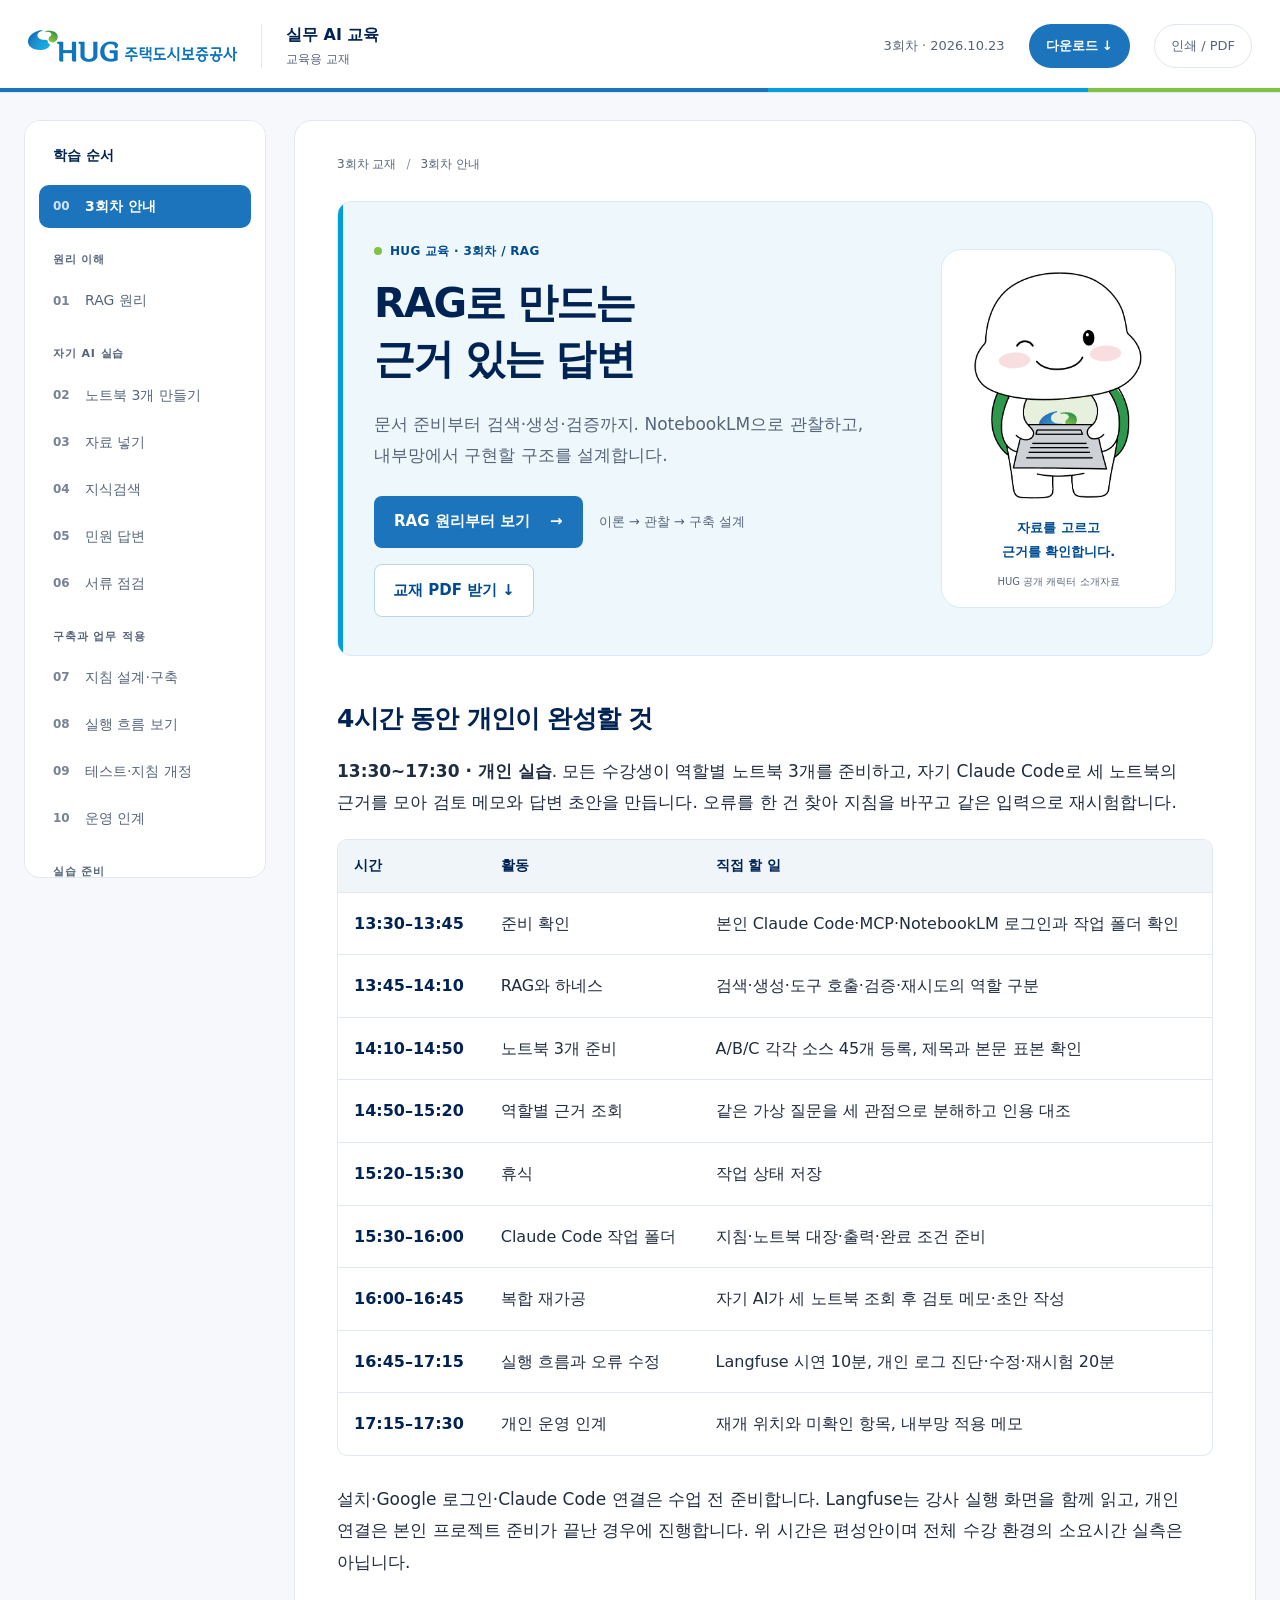
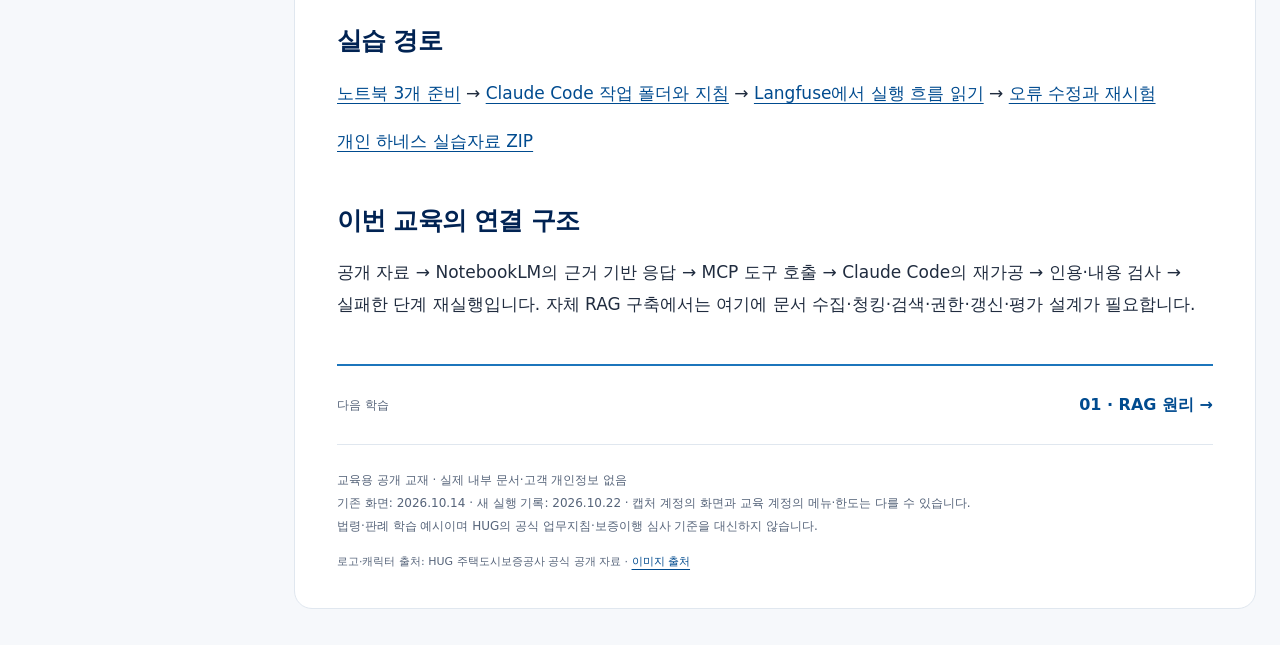
==== commit a8d2dd13: "feat: add personal harness workshop with live Langfuse traces" ====
--- a/index.html
+++ b/index.html
@@ -1,6 +1,6 @@
 <!doctype html><html lang="ko"><head><meta charset="utf-8"><meta name="viewport" content="width=device-width,initial-scale=1"><meta name="description" content="HUG 3회차 교육용 RAG 이론·구축·평가 교재. NotebookLM에서 공개 자료로 검색과 근거 검증을 관찰합니다."><title>RAG로 만드는 근거 있는 답변 | HUG 문서 기반 AI</title><link rel="stylesheet" href="assets/style.css"><script src="assets/app.js" defer></script></head><body>
 <a class="skip" href="#main">본문으로 이동</a><header class="top"><a class="brand" href="index.html"><img src="assets/brand/hug-logo.png" width="209" height="32" alt="HUG 주택도시보증공사"><span>실무 AI 교육<small>교육용 교재</small></span></a><span class="edition">3회차 · 2026.10.23</span><button class="download-trigger" type="button" data-download-open aria-haspopup="dialog">다운로드 ↓</button><button class="print" type="button" aria-label="인쇄 / PDF 저장">인쇄 / PDF</button></header>
-<div class="layout"><nav class="sidebar" aria-label="단원"><p class="nav-label">학습 순서</p><a href="index.html" aria-label="3회차 안내" aria-current="page"><span class="nav-no" aria-hidden="true">00</span><span>3회차 안내</span></a><p class="nav-group">원리 이해</p><a href="concept.html" aria-label="01 · RAG 원리"><span class="nav-no" aria-hidden="true">01</span><span>RAG 원리</span></a><p class="nav-group">자기 AI 실습</p><a href="lab.html" aria-label="02 · 노트북 3개 만들기"><span class="nav-no" aria-hidden="true">02</span><span>노트북 3개 만들기</span></a><a href="start.html" aria-label="03 · 자료 넣기"><span class="nav-no" aria-hidden="true">03</span><span>자료 넣기</span></a><a href="search.html" aria-label="04 · 지식검색"><span class="nav-no" aria-hidden="true">04</span><span>지식검색</span></a><a href="complaint.html" aria-label="05 · 민원 답변"><span class="nav-no" aria-hidden="true">05</span><span>민원 답변</span></a><a href="review.html" aria-label="06 · 서류 점검"><span class="nav-no" aria-hidden="true">06</span><span>서류 점검</span></a><p class="nav-group">구축과 업무 적용</p><a href="build.html" aria-label="07 · 지침 설계·구축"><span class="nav-no" aria-hidden="true">07</span><span>지침 설계·구축</span></a><a href="evaluation.html" aria-label="08 · 테스트·지침 개정"><span class="nav-no" aria-hidden="true">08</span><span>테스트·지침 개정</span></a><a href="apply.html" aria-label="09 · 운영 인계"><span class="nav-no" aria-hidden="true">09</span><span>운영 인계</span></a><p class="nav-group">실습 준비</p><a href="sources.html" aria-label="자료실·출처"><span class="nav-no" aria-hidden="true">10</span><span>자료실·출처</span></a><div class="nav-foot"><strong>사내 지식으로 답하는 AI</strong>자료 준비 → 검색 → 생성<br>검증 → 내부망 구축</div></nav><main id="main"><p class="breadcrumb"><a href="index.html">3회차 교재</a><b aria-hidden="true">/</b><span>3회차 안내</span></p><header class="hero home-hero"><div><p class="eyebrow">HUG 교육 · 3회차 / RAG</p><h1><span>RAG로 만드는</span> <span>근거 있는 답변</span></h1><p class="lead">문서 준비부터 검색·생성·검증까지. NotebookLM으로 관찰하고, 내부망에서 구현할 구조를 설계합니다.</p><div class="hero-actions"><a class="primary" href="concept.html">RAG 원리부터 보기 <span aria-hidden="true">→</span></a><span class="subtle">이론 → 관찰 → 구축 설계</span><button class="hero-download" type="button" data-download-open aria-haspopup="dialog">교재 PDF 받기 ↓</button></div></div><div class="brand-visual"><img src="assets/brand/hug-character-document.png" width="567" height="738" alt="HUG 공개 캐릭터 소개자료의 문서를 든 캐릭터"><div><p>자료를 고르고<br>근거를 확인합니다.</p><small>HUG 공개 캐릭터 소개자료</small></div></div></header><h2 id="section-1">RAG에서 업무 지침·테스트까지 이어갑니다</h2><p>공개 근거를 찾는 데서 멈추지 않습니다. 복합 업무 요구서를 분석하고 12개 절의 지침 v1을 자기 AI로 작성합니다. 실제 문의 시험 → 원문 대조 → v2 개정 → 같은 입력 재시험 → 처음 보는 검증으로 연결합니다. 결과물은 지침 전문·실제 출력·판정 근거·운영 인계서입니다.</p><p><a href="build.html">07 · 업무 지침 설계와 RAG 구축</a> · <a href="evaluation.html">08 · 정상·예외 시험과 지침 개정</a></p><a class="download" href="downloads/rag-agent-workshop.zip" download>업무 지침·테스트 실습 14개 파일 ZIP ↓</a><h2 id="section-2">역할이 다른 노트북 3개, 각각 소스 45개</h2><p>하나의 거대한 노트북에 모두 넣기 전에 업무별 검색 범위를 나눕니다. 법령·판례·HUG 공개 안내 <strong>고유 문서 84개</strong>를 선별해, 공통 자료를 포함한 <strong>총 135개 배치</strong>로 구성했습니다. 같은 법령을 여러 조각으로 나누어 개수를 늘리지 않았습니다.</p><div class="notebook-cards"><section><p class="eyebrow">NOTEBOOK A</p><h3>직원용 지식검색</h3><p>원문 TXT <strong>45개</strong><br>목록 CSV · 역할 지시문 · 실습 질문 · 기록지</p><a class="download" href="downloads/notebooks/HUG_Notebook_A_45_sources.zip" download>노트북 A · 45개 ZIP ↓</a><p class="small">ZIP 0.64 MB</p></section><section><p class="eyebrow">NOTEBOOK B</p><h3>민원 답변 지원</h3><p>원문 TXT <strong>45개</strong><br>목록 CSV · 역할 지시문 · 실습 질문 · 기록지</p><a class="download" href="downloads/notebooks/HUG_Notebook_B_45_sources.zip" download>노트북 B · 45개 ZIP ↓</a><p class="small">ZIP 0.55 MB</p></section><section><p class="eyebrow">NOTEBOOK C</p><h3>서류 검토 지원</h3><p>원문 TXT <strong>45개</strong><br>목록 CSV · 역할 지시문 · 실습 질문 · 기록지</p><a class="download" href="downloads/notebooks/HUG_Notebook_C_45_sources.zip" download>노트북 C · 45개 ZIP ↓</a><p class="small">ZIP 0.67 MB</p></section></div><div class="opening"><div><h2 id="section-3">RAG를 이해하고, 업무 적용을 설계합니다.</h2><ol class="outcomes"><li><strong>원리 이해</strong><span>검색과 생성을 구분하고, 어떤 근거가 답변에 들어가는지 설명합니다.</span></li><li><strong>도구로 관찰</strong><span>NotebookLM에서 자료 선택·질문·인용을 바꾸며 오류를 확인합니다.</span></li><li><strong>구축 설계</strong><span>내부망의 문서·검색·모델·권한·평가를 연결한 초안을 작성합니다.</span></li></ol></div><aside class="lesson-meta"><p>2026년 10월 23일 금요일</p><strong>13:00—19:00</strong><p>수업: 외부망 공개 자료<br>업무: 승인된 내부망 환경</p><a class="download" href="downloads/rag-design-workbook.txt" download>RAG 설계 워크북 <span aria-hidden="true">↓</span></a></aside></div><h2 id="section-4">전체 구조부터 보세요.</h2><section class="pipeline"><p class="pipeline-label">준비할 때 · 문서를 검색 가능한 상태로 만들기</p><ol><li><strong>수집·추출</strong><span>파일 / OCR / 표</span></li><li><strong>청킹·메타데이터</strong><span>조문 / 시행일 / 권한</span></li><li><strong>색인</strong><span>키워드 / 벡터</span></li></ol></section><section class="pipeline"><p class="pipeline-label">질문할 때 · 근거를 찾아 답변에 연결하기</p><ol><li><strong>질문·권한 확인</strong><span>사용자 / 업무 조건</span></li><li><strong>검색·재정렬</strong><span>관련 조각 / 적용 범위</span></li><li><strong>근거 전달·생성</strong><span>질문 + 근거 + 지시</span></li><li><strong>인용·검증</strong><span>원문 위치 / 확인 필요</span></li></ol></section><aside class="note"><strong>왜 NotebookLM을 쓰나요?</strong> 외부망 수업에서 설치 없이 자료 기반 답변과 인용을 관찰하기 위한 실습 도구입니다. 내부망용 RAG 시스템에서는 문서 처리·검색 설정·모델 운영·접근권한을 별도로 설계해야 합니다. HUG의 실제 내부 AI·서버 구성은 아직 확인되지 않았습니다.</aside><h2 id="section-5">6시간 · 360분 수업 흐름</h2><p>13시 시작을 유지한 편성안입니다. 휴식 20분을 포함하며, 실제 교육 운영 시간은 기관 편성에 맞춰 확정합니다.</p><div class="table-wrap" tabindex="0"><table><thead><tr><th scope="col">시간</th><th scope="col">핵심 내용</th><th scope="col">완료할 행동</th></tr></thead><tbody><tr><td>13:00–13:15</td><td>복습·준비 · 15분</td><td>접속과 자료 받기</td></tr><tr><td>13:15–13:50</td><td>RAG 이론 · 35분</td><td>준비/질문 경로와 검색/생성 구분</td></tr><tr><td>13:50–14:45</td><td>역할별 노트북 준비 · 55분</td><td>A/B/C 각 45개 등록·핵심 5개/전체 45개 비교</td></tr><tr><td>14:45–14:55</td><td>휴식 · 10분</td><td></td></tr><tr><td>14:55–15:55</td><td>실습A · 지식검색 · 60분</td><td>A 지식검색·상품/법령/판례 비교·인용 대조</td></tr><tr><td>15:55–16:40</td><td>실습B · 민원 답변 · 45분</td><td>사실과 근거 분리·초안 오류 수정·재사용</td></tr><tr><td>16:40–16:50</td><td>휴식 · 10분</td><td></td></tr><tr><td>16:50–17:35</td><td>실습C · 서류 점검 · 45분</td><td>기준/추출/규칙검사 구분·원본 대조</td></tr><tr><td>17:35–18:05</td><td>업무 지침 설계·시범 · 30분</td><td>요구서 분석·12절 지침v1·실제1건시범</td></tr><tr><td>18:05–18:30</td><td>테스트·지침 개정 · 25분</td><td>실제출력 대조·v2개정·재시험·새검증</td></tr><tr><td>18:30–19:00</td><td>동료 검토·발표·정리 · 30분</td><td>지침·시험 검토·운영인계·업무 후보3개</td></tr></tbody></table></div><h2 id="section-6">설명만 듣지 않고 기록을 남깁니다.</h2><div class="table-wrap" tabindex="0"><table><thead><tr><th scope="col">활동</th><th scope="col">개인·조별 결과물</th></tr></thead><tbody><tr><td>자기 AI 실습</td><td>노트북 3개 등록 확인 + 5개/45개 비교 기록</td></tr><tr><td>NotebookLM A/B/C</td><td>인용 비교표 + 수정한 민원 초안 + 제출목록 점검표</td></tr><tr><td>구축·평가</td><td>업무 분석표 + 지침v1/v2 + 실제시험·재시험 + 운영인계서</td></tr><tr><td>동료 검토</td><td>실패 근거·개정 이유·정상회귀 + 90초 발표 메모</td></tr></tbody></table></div><p>교재에서 자료와 질문을 받고, 각자의 AI에서 직접 실행합니다. 별도 기록지에 자신의 실제 응답과 원문 대조 결과를 남깁니다. 서버 설치는 이 수업에 포함하지 않으며, 학습자 활동 시간을 포함한 운영안입니다. 실제 소요시간과 동시 실습은 교육 계정 리허설에서 확인해야 합니다.</p><h2 id="section-7">실제 자료와 실제 실행을 연결합니다.</h2><figure><div class="capture-head"><span class="capture-label">직접 실행한 화면</span><a href="assets/shots/03-sources.jpg" data-viewer aria-label="법령·규칙·판례·블로그를 실제 등록한 NotebookLM 실습 화면 — 화면 확대">화면 확대 ↗</a></div><a class="capture-link" href="assets/shots/03-sources.jpg" data-viewer target="_blank" rel="noopener" aria-label="법령·규칙·판례·블로그를 실제 등록한 NotebookLM 실습 화면 — 크게 보기"><img src="assets/shots/03-sources.jpg" alt="법령·규칙·판례·블로그를 실제 등록한 NotebookLM 실습 화면" loading="lazy" width="1745" height="1225"></a><figcaption><span>2026.10.14 · 실제 화면</span>법령·규칙·판례·블로그를 실제 등록한 NotebookLM 실습 화면<br>계정 영역을 잘랐습니다. 확대하면 원본 크기로 읽을 수 있습니다.</figcaption></figure><h2 id="section-8">AX 과제에 적용하는 위치</h2><div class="table-wrap" tabindex="0"><table><thead><tr><th scope="col">과제</th><th scope="col">RAG의 역할</th><th scope="col">함께 필요한 기능</th></tr></thead><tbody><tr><td>5 · 직원용 지식검색</td><td>규정·매뉴얼 근거 검색과 답변</td><td>시행일·부서 권한·원문 인용</td></tr><tr><td>7 · 지능형 민원처리</td><td>유사 문의와 답변 기준 검색</td><td>개인정보 처리·사실 확인·담당자 검토</td></tr><tr><td>8 · 고객지원 챗봇</td><td>공개 가능한 기준으로 안내 생성</td><td>공개 범위 제한·상담 이관</td></tr><tr><td>6 · 서류 자동검토</td><td>검토 기준 검색</td><td>OCR·정보 추출·명시적 규칙검사·실물 검토</td></tr></tbody></table></div><aside class="note"><strong>서류 자동검토 전체가 RAG는 아닙니다.</strong> RAG는 기준을 찾는 부분을 지원합니다. 날짜·ID 대조와 필수 항목 검사는 규칙으로 구현할 수 있으며 최종 업무 판단은 별도로 남습니다.</aside><div class="downloads"><a class="download" href="downloads/practice-data.zip" download>NotebookLM 실습자료 <span aria-hidden="true">↓</span></a><a class="download" href="downloads/rag-evaluation.csv" download>RAG 평가표 <span aria-hidden="true">↓</span></a></div>
-<div class="next"><span>다음 학습</span><a href="concept.html">01 · RAG 원리 →</a></div><footer>교육용 공개 교재 · 실제 내부 문서·고객 개인정보 없음<br>화면 확인: 2026.10.14 · 캡처 계정의 화면과 교육 계정의 메뉴·한도는 다를 수 있습니다.<br>법령·판례 학습 예시이며 HUG의 공식 업무지침·보증이행 심사 기준을 대신하지 않습니다.<span class="brand-credit">로고·캐릭터 출처: HUG 주택도시보증공사 공식 공개 자료 · <a href="BRAND_CREDITS.md">이미지 출처</a></span></footer></main></div>
-<dialog class="download-dialog" id="download-dialog" aria-labelledby="download-title"><div class="download-top"><div><p class="eyebrow">HUG 실무 AI 교육 · 3회차</p><h2 id="download-title">교재와 실습자료 다운로드</h2></div><button type="button" data-download-close aria-label="다운로드 창 닫기">닫기 ×</button></div><p class="download-intro">PDF로 복습하고, 자료와 질문은 본인의 AI에서 사용하세요.</p><section class="download-pdf"><span class="download-type">PDF 교재</span><h3>6시간 전체 학습 교재</h3><p>11개 단원 · 표지와 목차 · 이론과 실습 · 실제 화면 캡처</p><p class="download-meta">76쪽 · 5.1 MB · 2026-10-21 갱신</p><div class="download-actions"><a class="primary" href="downloads/HUG_RAG_6hours_workbook.pdf" download>PDF 내려받기 ↓</a><a href="downloads/HUG_RAG_6hours_workbook.pdf" target="_blank" rel="noopener">PDF 미리보기 ↗</a></div></section><section class="download-pdf"><h3>업무 지침 설계·테스트 실습</h3><p>복합 요구서 · 12절 지침 · 가상 문의 12건 · 빈 평가표 · 운영 인계서</p><a class="download" href="downloads/rag-agent-workshop.zip" download>실습 14개 파일 ZIP ↓</a></section><div class="notebook-cards"><section><p class="eyebrow">NOTEBOOK A</p><h3>직원용 지식검색</h3><p>원문 TXT <strong>45개</strong><br>목록 CSV · 역할 지시문 · 실습 질문 · 기록지</p><a class="download" href="downloads/notebooks/HUG_Notebook_A_45_sources.zip" download>노트북 A · 45개 ZIP ↓</a><p class="small">ZIP 0.64 MB</p></section><section><p class="eyebrow">NOTEBOOK B</p><h3>민원 답변 지원</h3><p>원문 TXT <strong>45개</strong><br>목록 CSV · 역할 지시문 · 실습 질문 · 기록지</p><a class="download" href="downloads/notebooks/HUG_Notebook_B_45_sources.zip" download>노트북 B · 45개 ZIP ↓</a><p class="small">ZIP 0.55 MB</p></section><section><p class="eyebrow">NOTEBOOK C</p><h3>서류 검토 지원</h3><p>원문 TXT <strong>45개</strong><br>목록 CSV · 역할 지시문 · 실습 질문 · 기록지</p><a class="download" href="downloads/notebooks/HUG_Notebook_C_45_sources.zip" download>노트북 C · 45개 ZIP ↓</a><p class="small">ZIP 0.67 MB</p></section></div><div class="download-materials"><section><h3>추가 비교용 가상 자료</h3><p>비교용 자료·실행 질문·결과 기록지</p><a class="download" href="downloads/rag-own-ai-practice.zip" download>실습자료 ZIP ↓</a></section><section><h3>기존 소수 자료 리허설</h3><p>원문 URL·읽기 파일·가상 문의와 목록</p><a class="download" href="downloads/practice-data.zip" download>공개 자료 ZIP ↓</a></section></div><div class="download-bottom"><a href="sources.html">전체 자료실 보기 →</a><button class="download-print" type="button">현재 단원 인쇄 / PDF 저장</button></div><p class="small">PDF는 제작 시점의 교재입니다. 최신 수정 내용과 복사 기능은 웹 교재에서 확인하세요.</p></dialog>
+<div class="layout"><nav class="sidebar" aria-label="단원"><p class="nav-label">학습 순서</p><a href="index.html" aria-label="3회차 안내" aria-current="page"><span class="nav-no" aria-hidden="true">00</span><span>3회차 안내</span></a><p class="nav-group">원리 이해</p><a href="concept.html" aria-label="01 · RAG 원리"><span class="nav-no" aria-hidden="true">01</span><span>RAG 원리</span></a><p class="nav-group">자기 AI 실습</p><a href="lab.html" aria-label="02 · 노트북 3개 만들기"><span class="nav-no" aria-hidden="true">02</span><span>노트북 3개 만들기</span></a><a href="start.html" aria-label="03 · 자료 넣기"><span class="nav-no" aria-hidden="true">03</span><span>자료 넣기</span></a><a href="search.html" aria-label="04 · 지식검색"><span class="nav-no" aria-hidden="true">04</span><span>지식검색</span></a><a href="complaint.html" aria-label="05 · 민원 답변"><span class="nav-no" aria-hidden="true">05</span><span>민원 답변</span></a><a href="review.html" aria-label="06 · 서류 점검"><span class="nav-no" aria-hidden="true">06</span><span>서류 점검</span></a><p class="nav-group">구축과 업무 적용</p><a href="build.html" aria-label="07 · 지침 설계·구축"><span class="nav-no" aria-hidden="true">07</span><span>지침 설계·구축</span></a><a href="tracing.html" aria-label="08 · 실행 흐름 보기"><span class="nav-no" aria-hidden="true">08</span><span>실행 흐름 보기</span></a><a href="evaluation.html" aria-label="09 · 테스트·지침 개정"><span class="nav-no" aria-hidden="true">09</span><span>테스트·지침 개정</span></a><a href="apply.html" aria-label="10 · 운영 인계"><span class="nav-no" aria-hidden="true">10</span><span>운영 인계</span></a><p class="nav-group">실습 준비</p><a href="sources.html" aria-label="자료실·출처"><span class="nav-no" aria-hidden="true">11</span><span>자료실·출처</span></a><div class="nav-foot"><strong>사내 지식으로 답하는 AI</strong>자료 준비 → 검색 → 생성<br>검증 → 내부망 구축</div></nav><main id="main"><p class="breadcrumb"><a href="index.html">3회차 교재</a><b aria-hidden="true">/</b><span>3회차 안내</span></p><header class="hero home-hero"><div><p class="eyebrow">HUG 교육 · 3회차 / RAG</p><h1><span>RAG로 만드는</span> <span>근거 있는 답변</span></h1><p class="lead">문서 준비부터 검색·생성·검증까지. NotebookLM으로 관찰하고, 내부망에서 구현할 구조를 설계합니다.</p><div class="hero-actions"><a class="primary" href="concept.html">RAG 원리부터 보기 <span aria-hidden="true">→</span></a><span class="subtle">이론 → 관찰 → 구축 설계</span><button class="hero-download" type="button" data-download-open aria-haspopup="dialog">교재 PDF 받기 ↓</button></div></div><div class="brand-visual"><img src="assets/brand/hug-character-document.png" width="567" height="738" alt="HUG 공개 캐릭터 소개자료의 문서를 든 캐릭터"><div><p>자료를 고르고<br>근거를 확인합니다.</p><small>HUG 공개 캐릭터 소개자료</small></div></div></header><h2 id="section-1">4시간 동안 개인이 완성할 것</h2><p><strong>13:30~17:30 · 개인 실습</strong>. 모든 수강생이 역할별 노트북 3개를 준비하고, 자기 Claude Code로 세 노트북의 근거를 모아 검토 메모와 답변 초안을 만듭니다. 오류를 한 건 찾아 지침을 바꾸고 같은 입력으로 재시험합니다.</p><div class="table-wrap" tabindex="0"><table><thead><tr><th>시간</th><th>활동</th><th>직접 할 일</th></tr></thead><tbody><tr><td>13:30–13:45</td><td>준비 확인</td><td>본인 Claude Code·MCP·NotebookLM 로그인과 작업 폴더 확인</td></tr><tr><td>13:45–14:10</td><td>RAG와 하네스</td><td>검색·생성·도구 호출·검증·재시도의 역할 구분</td></tr><tr><td>14:10–14:50</td><td>노트북 3개 준비</td><td>A/B/C 각각 소스 45개 등록, 제목과 본문 표본 확인</td></tr><tr><td>14:50–15:20</td><td>역할별 근거 조회</td><td>같은 가상 질문을 세 관점으로 분해하고 인용 대조</td></tr><tr><td>15:20–15:30</td><td>휴식</td><td>작업 상태 저장</td></tr><tr><td>15:30–16:00</td><td>Claude Code 작업 폴더</td><td>지침·노트북 대장·출력·완료 조건 준비</td></tr><tr><td>16:00–16:45</td><td>복합 재가공</td><td>자기 AI가 세 노트북 조회 후 검토 메모·초안 작성</td></tr><tr><td>16:45–17:15</td><td>실행 흐름과 오류 수정</td><td>Langfuse 시연 10분, 개인 로그 진단·수정·재시험 20분</td></tr><tr><td>17:15–17:30</td><td>개인 운영 인계</td><td>재개 위치와 미확인 항목, 내부망 적용 메모</td></tr></tbody></table></div><p>설치·Google 로그인·Claude Code 연결은 수업 전 준비합니다. Langfuse는 강사 실행 화면을 함께 읽고, 개인 연결은 본인 프로젝트 준비가 끝난 경우에 진행합니다. 위 시간은 편성안이며 전체 수강 환경의 소요시간 실측은 아닙니다.</p><h2 id="section-2">실습 경로</h2><p><a href="lab.html">노트북 3개 준비</a> → <a href="build.html">Claude Code 작업 폴더와 지침</a> → <a href="tracing.html">Langfuse에서 실행 흐름 읽기</a> → <a href="evaluation.html">오류 수정과 재시험</a></p><p><a href="downloads/harness-workshop.zip">개인 하네스 실습자료 ZIP</a></p><h2 id="section-3">이번 교육의 연결 구조</h2><p>공개 자료 → NotebookLM의 근거 기반 응답 → MCP 도구 호출 → Claude Code의 재가공 → 인용·내용 검사 → 실패한 단계 재실행입니다. 자체 RAG 구축에서는 여기에 문서 수집·청킹·검색·권한·갱신·평가 설계가 필요합니다.</p>
+<div class="next"><span>다음 학습</span><a href="concept.html">01 · RAG 원리 →</a></div><footer>교육용 공개 교재 · 실제 내부 문서·고객 개인정보 없음<br>기존 화면: 2026.10.14 · 새 실행 기록: 2026.10.22 · 캡처 계정의 화면과 교육 계정의 메뉴·한도는 다를 수 있습니다.<br>법령·판례 학습 예시이며 HUG의 공식 업무지침·보증이행 심사 기준을 대신하지 않습니다.<span class="brand-credit">로고·캐릭터 출처: HUG 주택도시보증공사 공식 공개 자료 · <a href="BRAND_CREDITS.md">이미지 출처</a></span></footer></main></div>
+<dialog class="download-dialog" id="download-dialog" aria-labelledby="download-title"><div class="download-top"><div><p class="eyebrow">HUG 실무 AI 교육 · 3회차</p><h2 id="download-title">교재와 실습자료 다운로드</h2></div><button type="button" data-download-close aria-label="다운로드 창 닫기">닫기 ×</button></div><p class="download-intro">PDF로 복습하고, 자료와 질문은 본인의 AI에서 사용하세요.</p><section class="download-pdf"><span class="download-type">PDF 교재</span><h3>4시간 전체 학습 교재</h3><p>12개 단원 · 표지와 목차 · 이론과 실습 · 실제 화면 캡처</p><p class="download-meta">68쪽 · 5.5 MB · 2026-10-23 갱신</p><div class="download-actions"><a class="primary" href="downloads/HUG_RAG_4hours_harness_workbook.pdf" download>PDF 내려받기 ↓</a><a href="downloads/HUG_RAG_4hours_harness_workbook.pdf" target="_blank" rel="noopener">PDF 미리보기 ↗</a></div></section><section class="download-pdf"><h3>개인 하네스·실행 흐름 실습</h3><p>긴 지침 · 가상 사례 · 예외 입력 · 빈 실행 점검표</p><a class="download" href="downloads/harness-workshop.zip" download>개인 하네스 실습 ZIP ↓</a></section><section class="download-pdf"><h3>추가 업무 지침 설계·테스트 실습</h3><p>복합 요구서 · 12절 지침 · 가상 문의 12건 · 빈 평가표 · 운영 인계서</p><a class="download" href="downloads/rag-agent-workshop.zip" download>실습 14개 파일 ZIP ↓</a></section><div class="notebook-cards"><section><p class="eyebrow">NOTEBOOK A</p><h3>직원용 지식검색</h3><p>원문 TXT <strong>45개</strong><br>목록 CSV · 역할 지시문 · 실습 질문 · 기록지</p><a class="download" href="downloads/notebooks/HUG_Notebook_A_45_sources.zip" download>노트북 A · 45개 ZIP ↓</a><p class="small">ZIP 0.64 MB</p></section><section><p class="eyebrow">NOTEBOOK B</p><h3>민원 답변 지원</h3><p>원문 TXT <strong>45개</strong><br>목록 CSV · 역할 지시문 · 실습 질문 · 기록지</p><a class="download" href="downloads/notebooks/HUG_Notebook_B_45_sources.zip" download>노트북 B · 45개 ZIP ↓</a><p class="small">ZIP 0.55 MB</p></section><section><p class="eyebrow">NOTEBOOK C</p><h3>서류 검토 지원</h3><p>원문 TXT <strong>45개</strong><br>목록 CSV · 역할 지시문 · 실습 질문 · 기록지</p><a class="download" href="downloads/notebooks/HUG_Notebook_C_45_sources.zip" download>노트북 C · 45개 ZIP ↓</a><p class="small">ZIP 0.67 MB</p></section></div><div class="download-materials"><section><h3>추가 비교용 가상 자료</h3><p>비교용 자료·실행 질문·결과 기록지</p><a class="download" href="downloads/rag-own-ai-practice.zip" download>실습자료 ZIP ↓</a></section><section><h3>기존 소수 자료 리허설</h3><p>원문 URL·읽기 파일·가상 문의와 목록</p><a class="download" href="downloads/practice-data.zip" download>공개 자료 ZIP ↓</a></section></div><div class="download-bottom"><a href="sources.html">전체 자료실 보기 →</a><button class="download-print" type="button">현재 단원 인쇄 / PDF 저장</button></div><p class="small">PDF는 제작 시점의 교재입니다. 최신 수정 내용과 복사 기능은 웹 교재에서 확인하세요.</p></dialog>
 <dialog class="viewer" aria-labelledby="viewer-title"><div class="viewer-top"><h2 class="viewer-title" id="viewer-title">실제 실행 화면</h2><div class="viewer-tools"><button type="button" data-previous aria-label="이전 화면">← 이전</button><button type="button" data-next aria-label="다음 화면">다음 →</button><button type="button" data-zoom aria-pressed="false">원본 크기</button><button type="button" data-close aria-label="화면 확대 닫기">닫기 ×</button></div></div><div class="viewer-frame"><img alt="선택한 실제 실행 화면"></div><p class="viewer-caption"></p></dialog></body></html>
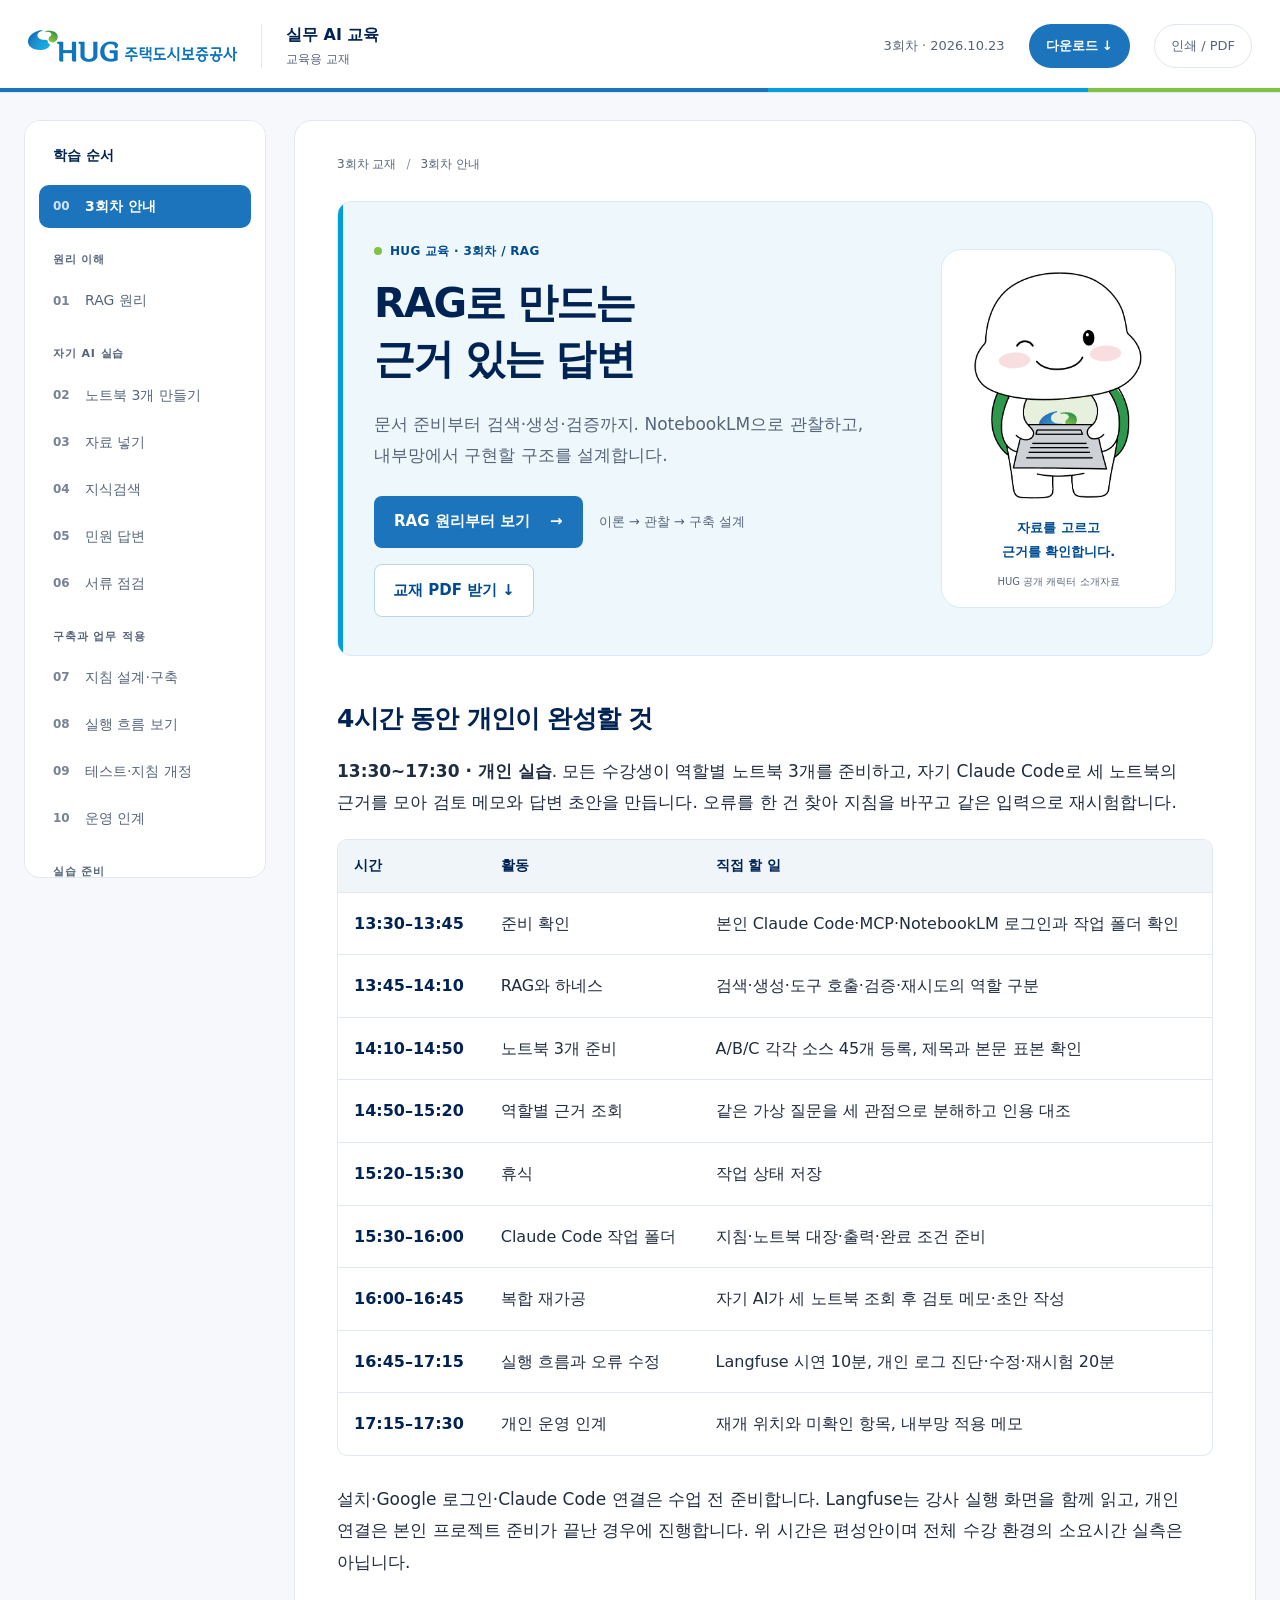
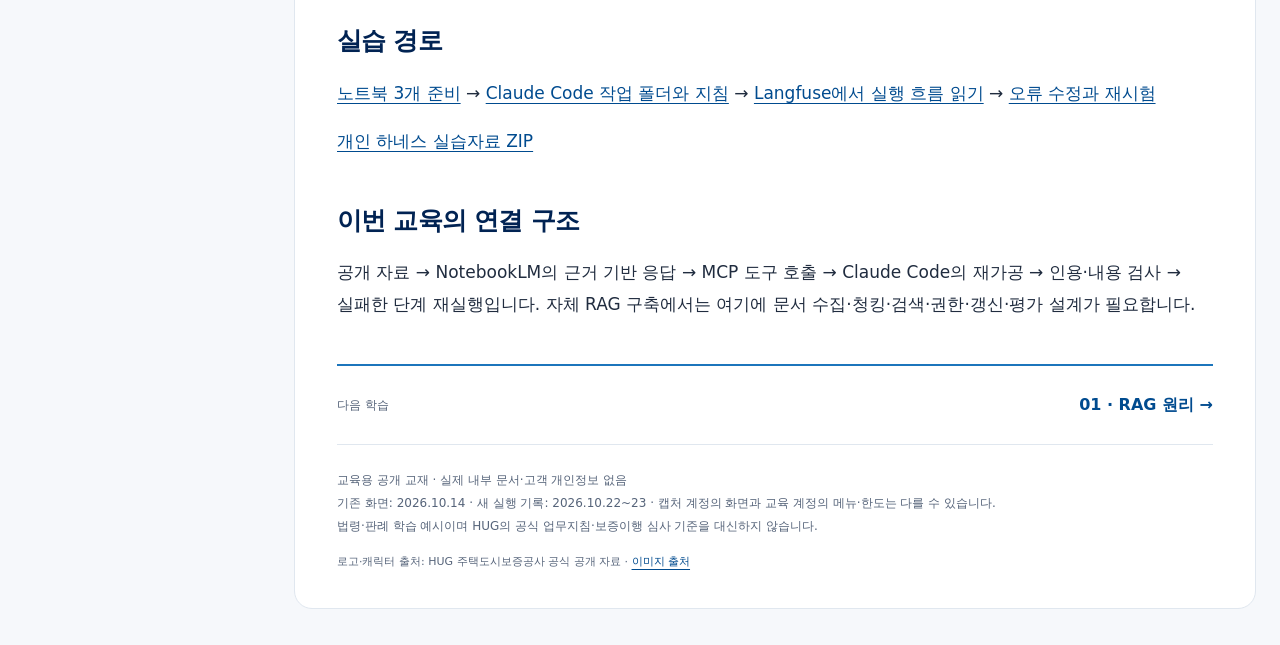
==== commit 7d40a38e: "feat: add C instruction retests and HUG classroom slides" ====
--- a/index.html
+++ b/index.html
@@ -1,6 +1,6 @@
 <!doctype html><html lang="ko"><head><meta charset="utf-8"><meta name="viewport" content="width=device-width,initial-scale=1"><meta name="description" content="HUG 3회차 교육용 RAG 이론·구축·평가 교재. NotebookLM에서 공개 자료로 검색과 근거 검증을 관찰합니다."><title>RAG로 만드는 근거 있는 답변 | HUG 문서 기반 AI</title><link rel="stylesheet" href="assets/style.css"><script src="assets/app.js" defer></script></head><body>
 <a class="skip" href="#main">본문으로 이동</a><header class="top"><a class="brand" href="index.html"><img src="assets/brand/hug-logo.png" width="209" height="32" alt="HUG 주택도시보증공사"><span>실무 AI 교육<small>교육용 교재</small></span></a><span class="edition">3회차 · 2026.10.23</span><button class="download-trigger" type="button" data-download-open aria-haspopup="dialog">다운로드 ↓</button><button class="print" type="button" aria-label="인쇄 / PDF 저장">인쇄 / PDF</button></header>
 <div class="layout"><nav class="sidebar" aria-label="단원"><p class="nav-label">학습 순서</p><a href="index.html" aria-label="3회차 안내" aria-current="page"><span class="nav-no" aria-hidden="true">00</span><span>3회차 안내</span></a><p class="nav-group">원리 이해</p><a href="concept.html" aria-label="01 · RAG 원리"><span class="nav-no" aria-hidden="true">01</span><span>RAG 원리</span></a><p class="nav-group">자기 AI 실습</p><a href="lab.html" aria-label="02 · 노트북 3개 만들기"><span class="nav-no" aria-hidden="true">02</span><span>노트북 3개 만들기</span></a><a href="start.html" aria-label="03 · 자료 넣기"><span class="nav-no" aria-hidden="true">03</span><span>자료 넣기</span></a><a href="search.html" aria-label="04 · 지식검색"><span class="nav-no" aria-hidden="true">04</span><span>지식검색</span></a><a href="complaint.html" aria-label="05 · 민원 답변"><span class="nav-no" aria-hidden="true">05</span><span>민원 답변</span></a><a href="review.html" aria-label="06 · 서류 점검"><span class="nav-no" aria-hidden="true">06</span><span>서류 점검</span></a><p class="nav-group">구축과 업무 적용</p><a href="build.html" aria-label="07 · 지침 설계·구축"><span class="nav-no" aria-hidden="true">07</span><span>지침 설계·구축</span></a><a href="tracing.html" aria-label="08 · 실행 흐름 보기"><span class="nav-no" aria-hidden="true">08</span><span>실행 흐름 보기</span></a><a href="evaluation.html" aria-label="09 · 테스트·지침 개정"><span class="nav-no" aria-hidden="true">09</span><span>테스트·지침 개정</span></a><a href="apply.html" aria-label="10 · 운영 인계"><span class="nav-no" aria-hidden="true">10</span><span>운영 인계</span></a><p class="nav-group">실습 준비</p><a href="sources.html" aria-label="자료실·출처"><span class="nav-no" aria-hidden="true">11</span><span>자료실·출처</span></a><div class="nav-foot"><strong>사내 지식으로 답하는 AI</strong>자료 준비 → 검색 → 생성<br>검증 → 내부망 구축</div></nav><main id="main"><p class="breadcrumb"><a href="index.html">3회차 교재</a><b aria-hidden="true">/</b><span>3회차 안내</span></p><header class="hero home-hero"><div><p class="eyebrow">HUG 교육 · 3회차 / RAG</p><h1><span>RAG로 만드는</span> <span>근거 있는 답변</span></h1><p class="lead">문서 준비부터 검색·생성·검증까지. NotebookLM으로 관찰하고, 내부망에서 구현할 구조를 설계합니다.</p><div class="hero-actions"><a class="primary" href="concept.html">RAG 원리부터 보기 <span aria-hidden="true">→</span></a><span class="subtle">이론 → 관찰 → 구축 설계</span><button class="hero-download" type="button" data-download-open aria-haspopup="dialog">교재 PDF 받기 ↓</button></div></div><div class="brand-visual"><img src="assets/brand/hug-character-document.png" width="567" height="738" alt="HUG 공개 캐릭터 소개자료의 문서를 든 캐릭터"><div><p>자료를 고르고<br>근거를 확인합니다.</p><small>HUG 공개 캐릭터 소개자료</small></div></div></header><h2 id="section-1">4시간 동안 개인이 완성할 것</h2><p><strong>13:30~17:30 · 개인 실습</strong>. 모든 수강생이 역할별 노트북 3개를 준비하고, 자기 Claude Code로 세 노트북의 근거를 모아 검토 메모와 답변 초안을 만듭니다. 오류를 한 건 찾아 지침을 바꾸고 같은 입력으로 재시험합니다.</p><div class="table-wrap" tabindex="0"><table><thead><tr><th>시간</th><th>활동</th><th>직접 할 일</th></tr></thead><tbody><tr><td>13:30–13:45</td><td>준비 확인</td><td>본인 Claude Code·MCP·NotebookLM 로그인과 작업 폴더 확인</td></tr><tr><td>13:45–14:10</td><td>RAG와 하네스</td><td>검색·생성·도구 호출·검증·재시도의 역할 구분</td></tr><tr><td>14:10–14:50</td><td>노트북 3개 준비</td><td>A/B/C 각각 소스 45개 등록, 제목과 본문 표본 확인</td></tr><tr><td>14:50–15:20</td><td>역할별 근거 조회</td><td>같은 가상 질문을 세 관점으로 분해하고 인용 대조</td></tr><tr><td>15:20–15:30</td><td>휴식</td><td>작업 상태 저장</td></tr><tr><td>15:30–16:00</td><td>Claude Code 작업 폴더</td><td>지침·노트북 대장·출력·완료 조건 준비</td></tr><tr><td>16:00–16:45</td><td>복합 재가공</td><td>자기 AI가 세 노트북 조회 후 검토 메모·초안 작성</td></tr><tr><td>16:45–17:15</td><td>실행 흐름과 오류 수정</td><td>Langfuse 시연 10분, 개인 로그 진단·수정·재시험 20분</td></tr><tr><td>17:15–17:30</td><td>개인 운영 인계</td><td>재개 위치와 미확인 항목, 내부망 적용 메모</td></tr></tbody></table></div><p>설치·Google 로그인·Claude Code 연결은 수업 전 준비합니다. Langfuse는 강사 실행 화면을 함께 읽고, 개인 연결은 본인 프로젝트 준비가 끝난 경우에 진행합니다. 위 시간은 편성안이며 전체 수강 환경의 소요시간 실측은 아닙니다.</p><h2 id="section-2">실습 경로</h2><p><a href="lab.html">노트북 3개 준비</a> → <a href="build.html">Claude Code 작업 폴더와 지침</a> → <a href="tracing.html">Langfuse에서 실행 흐름 읽기</a> → <a href="evaluation.html">오류 수정과 재시험</a></p><p><a href="downloads/harness-workshop.zip">개인 하네스 실습자료 ZIP</a></p><h2 id="section-3">이번 교육의 연결 구조</h2><p>공개 자료 → NotebookLM의 근거 기반 응답 → MCP 도구 호출 → Claude Code의 재가공 → 인용·내용 검사 → 실패한 단계 재실행입니다. 자체 RAG 구축에서는 여기에 문서 수집·청킹·검색·권한·갱신·평가 설계가 필요합니다.</p>
-<div class="next"><span>다음 학습</span><a href="concept.html">01 · RAG 원리 →</a></div><footer>교육용 공개 교재 · 실제 내부 문서·고객 개인정보 없음<br>기존 화면: 2026.10.14 · 새 실행 기록: 2026.10.22 · 캡처 계정의 화면과 교육 계정의 메뉴·한도는 다를 수 있습니다.<br>법령·판례 학습 예시이며 HUG의 공식 업무지침·보증이행 심사 기준을 대신하지 않습니다.<span class="brand-credit">로고·캐릭터 출처: HUG 주택도시보증공사 공식 공개 자료 · <a href="BRAND_CREDITS.md">이미지 출처</a></span></footer></main></div>
-<dialog class="download-dialog" id="download-dialog" aria-labelledby="download-title"><div class="download-top"><div><p class="eyebrow">HUG 실무 AI 교육 · 3회차</p><h2 id="download-title">교재와 실습자료 다운로드</h2></div><button type="button" data-download-close aria-label="다운로드 창 닫기">닫기 ×</button></div><p class="download-intro">PDF로 복습하고, 자료와 질문은 본인의 AI에서 사용하세요.</p><section class="download-pdf"><span class="download-type">PDF 교재</span><h3>4시간 전체 학습 교재</h3><p>12개 단원 · 표지와 목차 · 이론과 실습 · 실제 화면 캡처</p><p class="download-meta">68쪽 · 5.5 MB · 2026-10-23 갱신</p><div class="download-actions"><a class="primary" href="downloads/HUG_RAG_4hours_harness_workbook.pdf" download>PDF 내려받기 ↓</a><a href="downloads/HUG_RAG_4hours_harness_workbook.pdf" target="_blank" rel="noopener">PDF 미리보기 ↗</a></div></section><section class="download-pdf"><h3>개인 하네스·실행 흐름 실습</h3><p>긴 지침 · 가상 사례 · 예외 입력 · 빈 실행 점검표</p><a class="download" href="downloads/harness-workshop.zip" download>개인 하네스 실습 ZIP ↓</a></section><section class="download-pdf"><h3>추가 업무 지침 설계·테스트 실습</h3><p>복합 요구서 · 12절 지침 · 가상 문의 12건 · 빈 평가표 · 운영 인계서</p><a class="download" href="downloads/rag-agent-workshop.zip" download>실습 14개 파일 ZIP ↓</a></section><div class="notebook-cards"><section><p class="eyebrow">NOTEBOOK A</p><h3>직원용 지식검색</h3><p>원문 TXT <strong>45개</strong><br>목록 CSV · 역할 지시문 · 실습 질문 · 기록지</p><a class="download" href="downloads/notebooks/HUG_Notebook_A_45_sources.zip" download>노트북 A · 45개 ZIP ↓</a><p class="small">ZIP 0.64 MB</p></section><section><p class="eyebrow">NOTEBOOK B</p><h3>민원 답변 지원</h3><p>원문 TXT <strong>45개</strong><br>목록 CSV · 역할 지시문 · 실습 질문 · 기록지</p><a class="download" href="downloads/notebooks/HUG_Notebook_B_45_sources.zip" download>노트북 B · 45개 ZIP ↓</a><p class="small">ZIP 0.55 MB</p></section><section><p class="eyebrow">NOTEBOOK C</p><h3>서류 검토 지원</h3><p>원문 TXT <strong>45개</strong><br>목록 CSV · 역할 지시문 · 실습 질문 · 기록지</p><a class="download" href="downloads/notebooks/HUG_Notebook_C_45_sources.zip" download>노트북 C · 45개 ZIP ↓</a><p class="small">ZIP 0.67 MB</p></section></div><div class="download-materials"><section><h3>추가 비교용 가상 자료</h3><p>비교용 자료·실행 질문·결과 기록지</p><a class="download" href="downloads/rag-own-ai-practice.zip" download>실습자료 ZIP ↓</a></section><section><h3>기존 소수 자료 리허설</h3><p>원문 URL·읽기 파일·가상 문의와 목록</p><a class="download" href="downloads/practice-data.zip" download>공개 자료 ZIP ↓</a></section></div><div class="download-bottom"><a href="sources.html">전체 자료실 보기 →</a><button class="download-print" type="button">현재 단원 인쇄 / PDF 저장</button></div><p class="small">PDF는 제작 시점의 교재입니다. 최신 수정 내용과 복사 기능은 웹 교재에서 확인하세요.</p></dialog>
+<div class="next"><span>다음 학습</span><a href="concept.html">01 · RAG 원리 →</a></div><footer>교육용 공개 교재 · 실제 내부 문서·고객 개인정보 없음<br>기존 화면: 2026.10.14 · 새 실행 기록: 2026.10.22~23 · 캡처 계정의 화면과 교육 계정의 메뉴·한도는 다를 수 있습니다.<br>법령·판례 학습 예시이며 HUG의 공식 업무지침·보증이행 심사 기준을 대신하지 않습니다.<span class="brand-credit">로고·캐릭터 출처: HUG 주택도시보증공사 공식 공개 자료 · <a href="BRAND_CREDITS.md">이미지 출처</a></span></footer></main></div>
+<dialog class="download-dialog" id="download-dialog" aria-labelledby="download-title"><div class="download-top"><div><p class="eyebrow">HUG 실무 AI 교육 · 3회차</p><h2 id="download-title">교재와 실습자료 다운로드</h2></div><button type="button" data-download-close aria-label="다운로드 창 닫기">닫기 ×</button></div><p class="download-intro">PDF로 복습하고, 자료와 질문은 본인의 AI에서 사용하세요.</p><section class="download-pdf"><span class="download-type">PDF 교재</span><h3>4시간 전체 학습 교재</h3><p>12개 단원 · 표지와 목차 · 이론과 실습 · 실제 화면 캡처</p><p class="download-meta">74쪽 · 6.1 MB · 2026-10-23 갱신</p><div class="download-actions"><a class="primary" href="downloads/HUG_RAG_4hours_harness_workbook.pdf" download>PDF 내려받기 ↓</a><a href="downloads/HUG_RAG_4hours_harness_workbook.pdf" target="_blank" rel="noopener">PDF 미리보기 ↗</a></div></section><section class="download-pdf"><span class="download-type">수업용 PowerPoint</span><h3>A · 공공기관 교육형 강의 슬라이드</h3><p>64장 · 강사 노트 · 실습 안내 · 실제 C 수정 전후 비교</p><a class="download" href="downloads/HUG_RAG_4hours_instructor_slides.pptx" download>PPTX 내려받기 ↓</a></section><section class="download-pdf"><h3>개인 하네스·실행 흐름 실습</h3><p>긴 지침 · 가상 사례 · 예외 입력 · 빈 실행 점검표</p><a class="download" href="downloads/harness-workshop.zip" download>개인 하네스 실습 ZIP ↓</a></section><section class="download-pdf"><h3>추가 업무 지침 설계·테스트 실습</h3><p>복합 요구서 · 12절 지침 · 가상 문의 12건 · 빈 평가표 · 운영 인계서</p><a class="download" href="downloads/rag-agent-workshop.zip" download>실습 14개 파일 ZIP ↓</a></section><div class="notebook-cards"><section><p class="eyebrow">NOTEBOOK A</p><h3>직원용 지식검색</h3><p>원문 TXT <strong>45개</strong><br>목록 CSV · 역할 지시문 · 실습 질문 · 기록지</p><a class="download" href="downloads/notebooks/HUG_Notebook_A_45_sources.zip" download>노트북 A · 45개 ZIP ↓</a><p class="small">ZIP 0.64 MB</p></section><section><p class="eyebrow">NOTEBOOK B</p><h3>민원 답변 지원</h3><p>원문 TXT <strong>45개</strong><br>목록 CSV · 역할 지시문 · 실습 질문 · 기록지</p><a class="download" href="downloads/notebooks/HUG_Notebook_B_45_sources.zip" download>노트북 B · 45개 ZIP ↓</a><p class="small">ZIP 0.55 MB</p></section><section><p class="eyebrow">NOTEBOOK C</p><h3>서류 검토 지원</h3><p>원문 TXT <strong>45개</strong><br>목록 CSV · 역할 지시문 · 실습 질문 · 기록지</p><a class="download" href="downloads/notebooks/HUG_Notebook_C_45_sources.zip" download>노트북 C · 45개 ZIP ↓</a><p class="small">ZIP 0.67 MB</p></section></div><div class="download-materials"><section><h3>추가 비교용 가상 자료</h3><p>비교용 자료·실행 질문·결과 기록지</p><a class="download" href="downloads/rag-own-ai-practice.zip" download>실습자료 ZIP ↓</a></section><section><h3>기존 소수 자료 리허설</h3><p>원문 URL·읽기 파일·가상 문의와 목록</p><a class="download" href="downloads/practice-data.zip" download>공개 자료 ZIP ↓</a></section></div><div class="download-bottom"><a href="sources.html">전체 자료실 보기 →</a><button class="download-print" type="button">현재 단원 인쇄 / PDF 저장</button></div><p class="small">PDF는 제작 시점의 교재입니다. 최신 수정 내용과 복사 기능은 웹 교재에서 확인하세요.</p></dialog>
 <dialog class="viewer" aria-labelledby="viewer-title"><div class="viewer-top"><h2 class="viewer-title" id="viewer-title">실제 실행 화면</h2><div class="viewer-tools"><button type="button" data-previous aria-label="이전 화면">← 이전</button><button type="button" data-next aria-label="다음 화면">다음 →</button><button type="button" data-zoom aria-pressed="false">원본 크기</button><button type="button" data-close aria-label="화면 확대 닫기">닫기 ×</button></div></div><div class="viewer-frame"><img alt="선택한 실제 실행 화면"></div><p class="viewer-caption"></p></dialog></body></html>
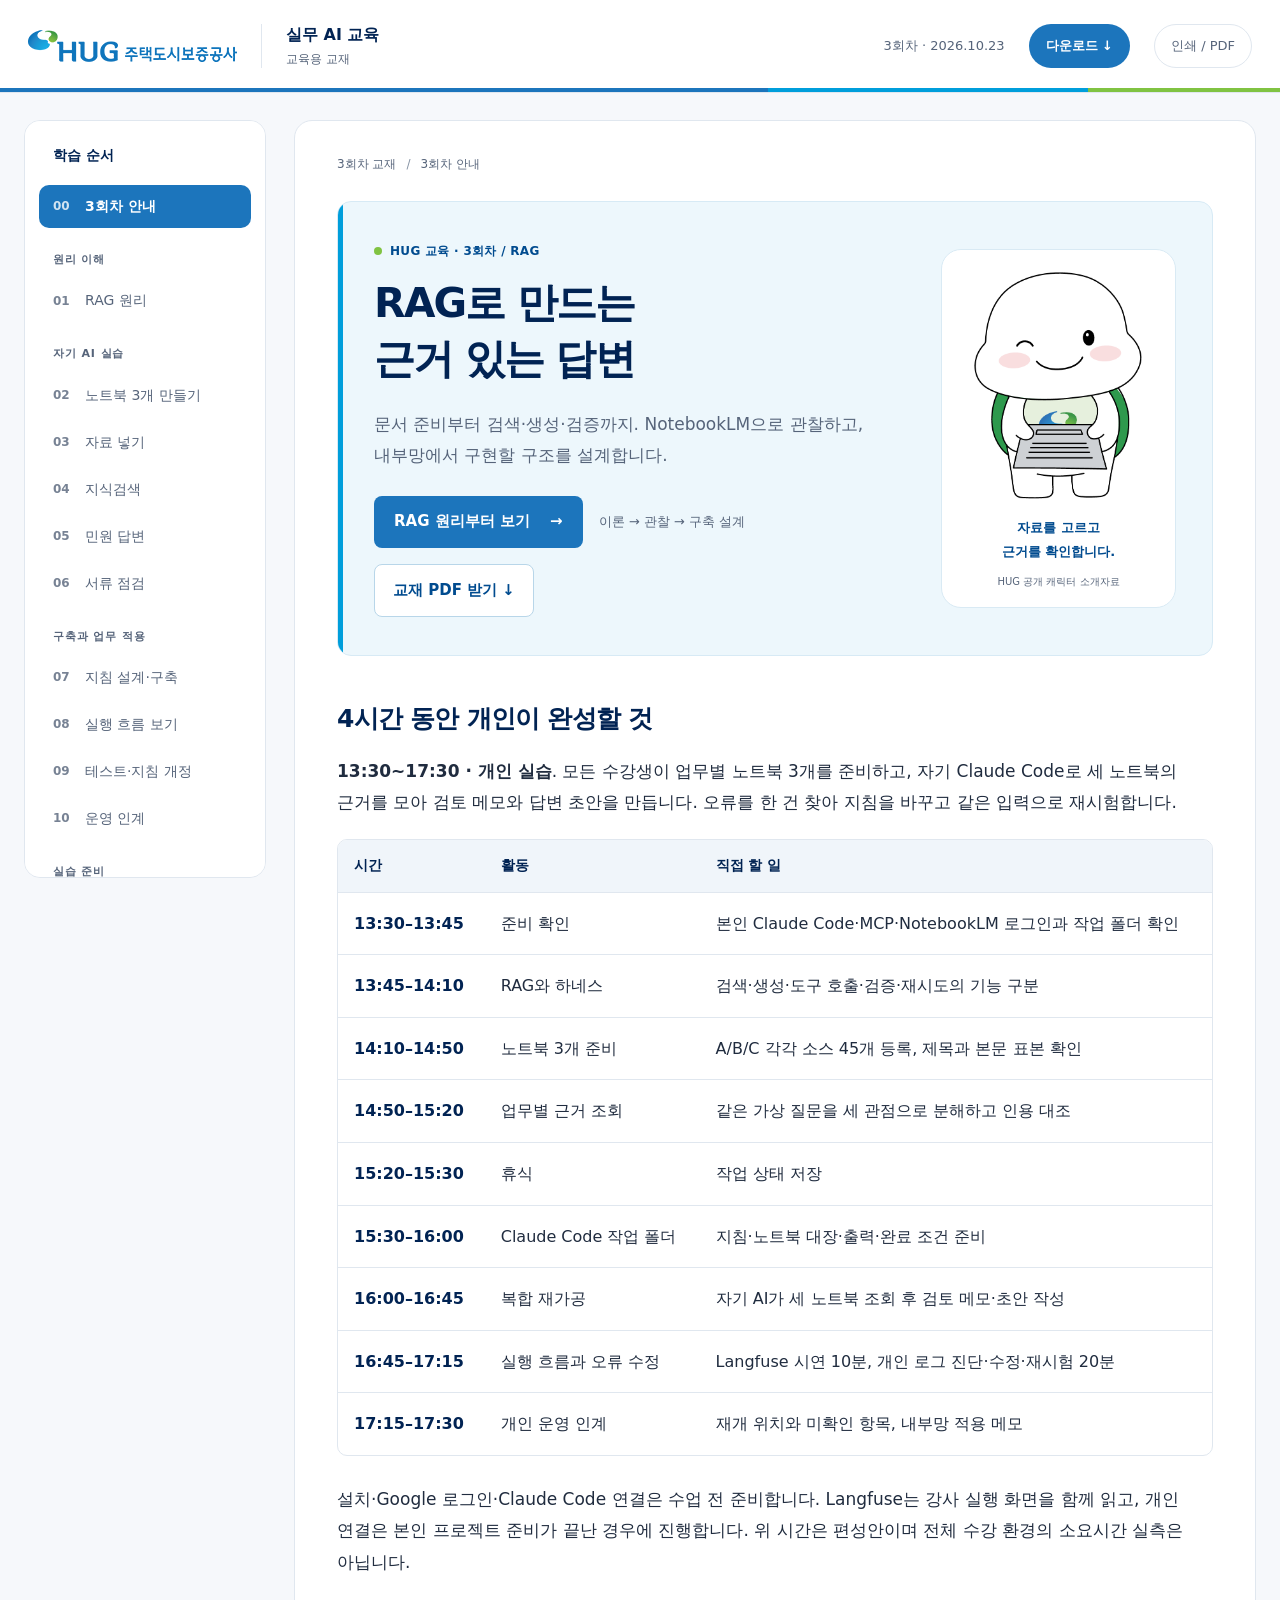
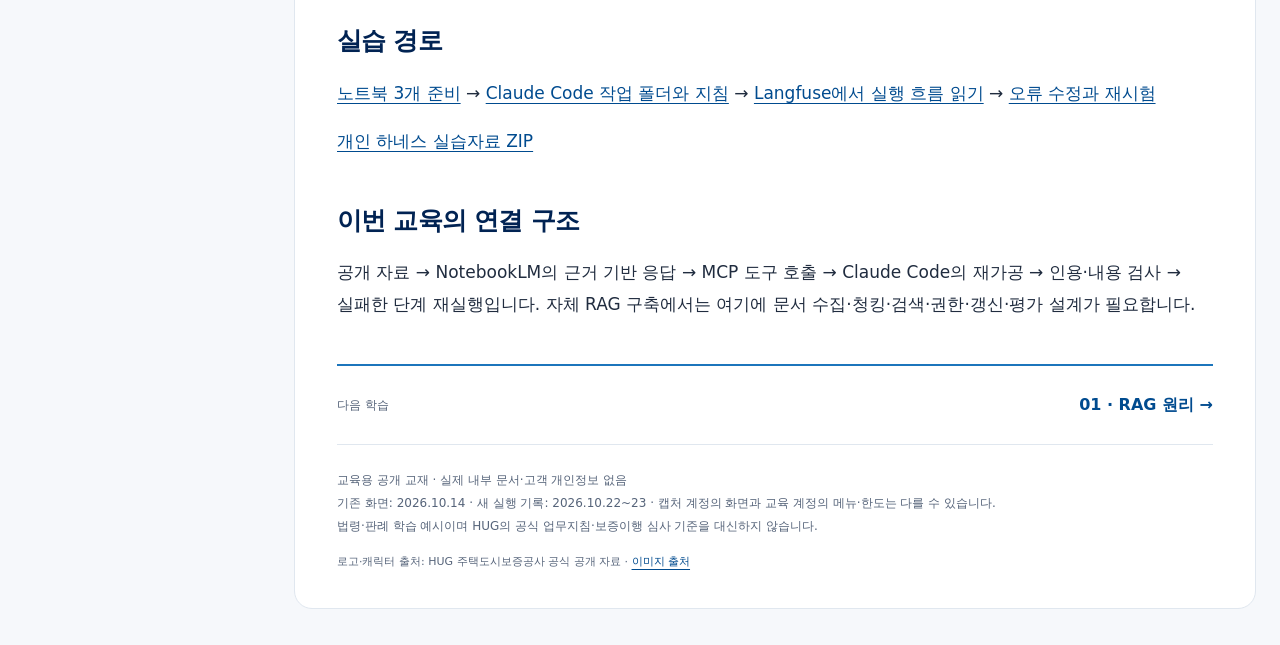
==== commit 59bf9222: "fix: separate instructor slides and remove group exercise remnants" ====
--- a/index.html
+++ b/index.html
@@ -1,6 +1,6 @@
 <!doctype html><html lang="ko"><head><meta charset="utf-8"><meta name="viewport" content="width=device-width,initial-scale=1"><meta name="description" content="HUG 3회차 교육용 RAG 이론·구축·평가 교재. NotebookLM에서 공개 자료로 검색과 근거 검증을 관찰합니다."><title>RAG로 만드는 근거 있는 답변 | HUG 문서 기반 AI</title><link rel="stylesheet" href="assets/style.css"><script src="assets/app.js" defer></script></head><body>
 <a class="skip" href="#main">본문으로 이동</a><header class="top"><a class="brand" href="index.html"><img src="assets/brand/hug-logo.png" width="209" height="32" alt="HUG 주택도시보증공사"><span>실무 AI 교육<small>교육용 교재</small></span></a><span class="edition">3회차 · 2026.10.23</span><button class="download-trigger" type="button" data-download-open aria-haspopup="dialog">다운로드 ↓</button><button class="print" type="button" aria-label="인쇄 / PDF 저장">인쇄 / PDF</button></header>
-<div class="layout"><nav class="sidebar" aria-label="단원"><p class="nav-label">학습 순서</p><a href="index.html" aria-label="3회차 안내" aria-current="page"><span class="nav-no" aria-hidden="true">00</span><span>3회차 안내</span></a><p class="nav-group">원리 이해</p><a href="concept.html" aria-label="01 · RAG 원리"><span class="nav-no" aria-hidden="true">01</span><span>RAG 원리</span></a><p class="nav-group">자기 AI 실습</p><a href="lab.html" aria-label="02 · 노트북 3개 만들기"><span class="nav-no" aria-hidden="true">02</span><span>노트북 3개 만들기</span></a><a href="start.html" aria-label="03 · 자료 넣기"><span class="nav-no" aria-hidden="true">03</span><span>자료 넣기</span></a><a href="search.html" aria-label="04 · 지식검색"><span class="nav-no" aria-hidden="true">04</span><span>지식검색</span></a><a href="complaint.html" aria-label="05 · 민원 답변"><span class="nav-no" aria-hidden="true">05</span><span>민원 답변</span></a><a href="review.html" aria-label="06 · 서류 점검"><span class="nav-no" aria-hidden="true">06</span><span>서류 점검</span></a><p class="nav-group">구축과 업무 적용</p><a href="build.html" aria-label="07 · 지침 설계·구축"><span class="nav-no" aria-hidden="true">07</span><span>지침 설계·구축</span></a><a href="tracing.html" aria-label="08 · 실행 흐름 보기"><span class="nav-no" aria-hidden="true">08</span><span>실행 흐름 보기</span></a><a href="evaluation.html" aria-label="09 · 테스트·지침 개정"><span class="nav-no" aria-hidden="true">09</span><span>테스트·지침 개정</span></a><a href="apply.html" aria-label="10 · 운영 인계"><span class="nav-no" aria-hidden="true">10</span><span>운영 인계</span></a><p class="nav-group">실습 준비</p><a href="sources.html" aria-label="자료실·출처"><span class="nav-no" aria-hidden="true">11</span><span>자료실·출처</span></a><div class="nav-foot"><strong>사내 지식으로 답하는 AI</strong>자료 준비 → 검색 → 생성<br>검증 → 내부망 구축</div></nav><main id="main"><p class="breadcrumb"><a href="index.html">3회차 교재</a><b aria-hidden="true">/</b><span>3회차 안내</span></p><header class="hero home-hero"><div><p class="eyebrow">HUG 교육 · 3회차 / RAG</p><h1><span>RAG로 만드는</span> <span>근거 있는 답변</span></h1><p class="lead">문서 준비부터 검색·생성·검증까지. NotebookLM으로 관찰하고, 내부망에서 구현할 구조를 설계합니다.</p><div class="hero-actions"><a class="primary" href="concept.html">RAG 원리부터 보기 <span aria-hidden="true">→</span></a><span class="subtle">이론 → 관찰 → 구축 설계</span><button class="hero-download" type="button" data-download-open aria-haspopup="dialog">교재 PDF 받기 ↓</button></div></div><div class="brand-visual"><img src="assets/brand/hug-character-document.png" width="567" height="738" alt="HUG 공개 캐릭터 소개자료의 문서를 든 캐릭터"><div><p>자료를 고르고<br>근거를 확인합니다.</p><small>HUG 공개 캐릭터 소개자료</small></div></div></header><h2 id="section-1">4시간 동안 개인이 완성할 것</h2><p><strong>13:30~17:30 · 개인 실습</strong>. 모든 수강생이 역할별 노트북 3개를 준비하고, 자기 Claude Code로 세 노트북의 근거를 모아 검토 메모와 답변 초안을 만듭니다. 오류를 한 건 찾아 지침을 바꾸고 같은 입력으로 재시험합니다.</p><div class="table-wrap" tabindex="0"><table><thead><tr><th>시간</th><th>활동</th><th>직접 할 일</th></tr></thead><tbody><tr><td>13:30–13:45</td><td>준비 확인</td><td>본인 Claude Code·MCP·NotebookLM 로그인과 작업 폴더 확인</td></tr><tr><td>13:45–14:10</td><td>RAG와 하네스</td><td>검색·생성·도구 호출·검증·재시도의 역할 구분</td></tr><tr><td>14:10–14:50</td><td>노트북 3개 준비</td><td>A/B/C 각각 소스 45개 등록, 제목과 본문 표본 확인</td></tr><tr><td>14:50–15:20</td><td>역할별 근거 조회</td><td>같은 가상 질문을 세 관점으로 분해하고 인용 대조</td></tr><tr><td>15:20–15:30</td><td>휴식</td><td>작업 상태 저장</td></tr><tr><td>15:30–16:00</td><td>Claude Code 작업 폴더</td><td>지침·노트북 대장·출력·완료 조건 준비</td></tr><tr><td>16:00–16:45</td><td>복합 재가공</td><td>자기 AI가 세 노트북 조회 후 검토 메모·초안 작성</td></tr><tr><td>16:45–17:15</td><td>실행 흐름과 오류 수정</td><td>Langfuse 시연 10분, 개인 로그 진단·수정·재시험 20분</td></tr><tr><td>17:15–17:30</td><td>개인 운영 인계</td><td>재개 위치와 미확인 항목, 내부망 적용 메모</td></tr></tbody></table></div><p>설치·Google 로그인·Claude Code 연결은 수업 전 준비합니다. Langfuse는 강사 실행 화면을 함께 읽고, 개인 연결은 본인 프로젝트 준비가 끝난 경우에 진행합니다. 위 시간은 편성안이며 전체 수강 환경의 소요시간 실측은 아닙니다.</p><h2 id="section-2">실습 경로</h2><p><a href="lab.html">노트북 3개 준비</a> → <a href="build.html">Claude Code 작업 폴더와 지침</a> → <a href="tracing.html">Langfuse에서 실행 흐름 읽기</a> → <a href="evaluation.html">오류 수정과 재시험</a></p><p><a href="downloads/harness-workshop.zip">개인 하네스 실습자료 ZIP</a></p><h2 id="section-3">이번 교육의 연결 구조</h2><p>공개 자료 → NotebookLM의 근거 기반 응답 → MCP 도구 호출 → Claude Code의 재가공 → 인용·내용 검사 → 실패한 단계 재실행입니다. 자체 RAG 구축에서는 여기에 문서 수집·청킹·검색·권한·갱신·평가 설계가 필요합니다.</p>
+<div class="layout"><nav class="sidebar" aria-label="단원"><p class="nav-label">학습 순서</p><a href="index.html" aria-label="3회차 안내" aria-current="page"><span class="nav-no" aria-hidden="true">00</span><span>3회차 안내</span></a><p class="nav-group">원리 이해</p><a href="concept.html" aria-label="01 · RAG 원리"><span class="nav-no" aria-hidden="true">01</span><span>RAG 원리</span></a><p class="nav-group">자기 AI 실습</p><a href="lab.html" aria-label="02 · 노트북 3개 만들기"><span class="nav-no" aria-hidden="true">02</span><span>노트북 3개 만들기</span></a><a href="start.html" aria-label="03 · 자료 넣기"><span class="nav-no" aria-hidden="true">03</span><span>자료 넣기</span></a><a href="search.html" aria-label="04 · 지식검색"><span class="nav-no" aria-hidden="true">04</span><span>지식검색</span></a><a href="complaint.html" aria-label="05 · 민원 답변"><span class="nav-no" aria-hidden="true">05</span><span>민원 답변</span></a><a href="review.html" aria-label="06 · 서류 점검"><span class="nav-no" aria-hidden="true">06</span><span>서류 점검</span></a><p class="nav-group">구축과 업무 적용</p><a href="build.html" aria-label="07 · 지침 설계·구축"><span class="nav-no" aria-hidden="true">07</span><span>지침 설계·구축</span></a><a href="tracing.html" aria-label="08 · 실행 흐름 보기"><span class="nav-no" aria-hidden="true">08</span><span>실행 흐름 보기</span></a><a href="evaluation.html" aria-label="09 · 테스트·지침 개정"><span class="nav-no" aria-hidden="true">09</span><span>테스트·지침 개정</span></a><a href="apply.html" aria-label="10 · 운영 인계"><span class="nav-no" aria-hidden="true">10</span><span>운영 인계</span></a><p class="nav-group">실습 준비</p><a href="sources.html" aria-label="자료실·출처"><span class="nav-no" aria-hidden="true">11</span><span>자료실·출처</span></a><div class="nav-foot"><strong>사내 지식으로 답하는 AI</strong>자료 준비 → 검색 → 생성<br>검증 → 내부망 구축</div></nav><main id="main"><p class="breadcrumb"><a href="index.html">3회차 교재</a><b aria-hidden="true">/</b><span>3회차 안내</span></p><header class="hero home-hero"><div><p class="eyebrow">HUG 교육 · 3회차 / RAG</p><h1><span>RAG로 만드는</span> <span>근거 있는 답변</span></h1><p class="lead">문서 준비부터 검색·생성·검증까지. NotebookLM으로 관찰하고, 내부망에서 구현할 구조를 설계합니다.</p><div class="hero-actions"><a class="primary" href="concept.html">RAG 원리부터 보기 <span aria-hidden="true">→</span></a><span class="subtle">이론 → 관찰 → 구축 설계</span><button class="hero-download" type="button" data-download-open aria-haspopup="dialog">교재 PDF 받기 ↓</button></div></div><div class="brand-visual"><img src="assets/brand/hug-character-document.png" width="567" height="738" alt="HUG 공개 캐릭터 소개자료의 문서를 든 캐릭터"><div><p>자료를 고르고<br>근거를 확인합니다.</p><small>HUG 공개 캐릭터 소개자료</small></div></div></header><h2 id="section-1">4시간 동안 개인이 완성할 것</h2><p><strong>13:30~17:30 · 개인 실습</strong>. 모든 수강생이 업무별 노트북 3개를 준비하고, 자기 Claude Code로 세 노트북의 근거를 모아 검토 메모와 답변 초안을 만듭니다. 오류를 한 건 찾아 지침을 바꾸고 같은 입력으로 재시험합니다.</p><div class="table-wrap" tabindex="0"><table><thead><tr><th>시간</th><th>활동</th><th>직접 할 일</th></tr></thead><tbody><tr><td>13:30–13:45</td><td>준비 확인</td><td>본인 Claude Code·MCP·NotebookLM 로그인과 작업 폴더 확인</td></tr><tr><td>13:45–14:10</td><td>RAG와 하네스</td><td>검색·생성·도구 호출·검증·재시도의 기능 구분</td></tr><tr><td>14:10–14:50</td><td>노트북 3개 준비</td><td>A/B/C 각각 소스 45개 등록, 제목과 본문 표본 확인</td></tr><tr><td>14:50–15:20</td><td>업무별 근거 조회</td><td>같은 가상 질문을 세 관점으로 분해하고 인용 대조</td></tr><tr><td>15:20–15:30</td><td>휴식</td><td>작업 상태 저장</td></tr><tr><td>15:30–16:00</td><td>Claude Code 작업 폴더</td><td>지침·노트북 대장·출력·완료 조건 준비</td></tr><tr><td>16:00–16:45</td><td>복합 재가공</td><td>자기 AI가 세 노트북 조회 후 검토 메모·초안 작성</td></tr><tr><td>16:45–17:15</td><td>실행 흐름과 오류 수정</td><td>Langfuse 시연 10분, 개인 로그 진단·수정·재시험 20분</td></tr><tr><td>17:15–17:30</td><td>개인 운영 인계</td><td>재개 위치와 미확인 항목, 내부망 적용 메모</td></tr></tbody></table></div><p>설치·Google 로그인·Claude Code 연결은 수업 전 준비합니다. Langfuse는 강사 실행 화면을 함께 읽고, 개인 연결은 본인 프로젝트 준비가 끝난 경우에 진행합니다. 위 시간은 편성안이며 전체 수강 환경의 소요시간 실측은 아닙니다.</p><h2 id="section-2">실습 경로</h2><p><a href="lab.html">노트북 3개 준비</a> → <a href="build.html">Claude Code 작업 폴더와 지침</a> → <a href="tracing.html">Langfuse에서 실행 흐름 읽기</a> → <a href="evaluation.html">오류 수정과 재시험</a></p><p><a href="downloads/harness-workshop.zip">개인 하네스 실습자료 ZIP</a></p><h2 id="section-3">이번 교육의 연결 구조</h2><p>공개 자료 → NotebookLM의 근거 기반 응답 → MCP 도구 호출 → Claude Code의 재가공 → 인용·내용 검사 → 실패한 단계 재실행입니다. 자체 RAG 구축에서는 여기에 문서 수집·청킹·검색·권한·갱신·평가 설계가 필요합니다.</p>
 <div class="next"><span>다음 학습</span><a href="concept.html">01 · RAG 원리 →</a></div><footer>교육용 공개 교재 · 실제 내부 문서·고객 개인정보 없음<br>기존 화면: 2026.10.14 · 새 실행 기록: 2026.10.22~23 · 캡처 계정의 화면과 교육 계정의 메뉴·한도는 다를 수 있습니다.<br>법령·판례 학습 예시이며 HUG의 공식 업무지침·보증이행 심사 기준을 대신하지 않습니다.<span class="brand-credit">로고·캐릭터 출처: HUG 주택도시보증공사 공식 공개 자료 · <a href="BRAND_CREDITS.md">이미지 출처</a></span></footer></main></div>
-<dialog class="download-dialog" id="download-dialog" aria-labelledby="download-title"><div class="download-top"><div><p class="eyebrow">HUG 실무 AI 교육 · 3회차</p><h2 id="download-title">교재와 실습자료 다운로드</h2></div><button type="button" data-download-close aria-label="다운로드 창 닫기">닫기 ×</button></div><p class="download-intro">PDF로 복습하고, 자료와 질문은 본인의 AI에서 사용하세요.</p><section class="download-pdf"><span class="download-type">PDF 교재</span><h3>4시간 전체 학습 교재</h3><p>12개 단원 · 표지와 목차 · 이론과 실습 · 실제 화면 캡처</p><p class="download-meta">74쪽 · 6.1 MB · 2026-10-23 갱신</p><div class="download-actions"><a class="primary" href="downloads/HUG_RAG_4hours_harness_workbook.pdf" download>PDF 내려받기 ↓</a><a href="downloads/HUG_RAG_4hours_harness_workbook.pdf" target="_blank" rel="noopener">PDF 미리보기 ↗</a></div></section><section class="download-pdf"><span class="download-type">수업용 PowerPoint</span><h3>A · 공공기관 교육형 강의 슬라이드</h3><p>64장 · 강사 노트 · 실습 안내 · 실제 C 수정 전후 비교</p><a class="download" href="downloads/HUG_RAG_4hours_instructor_slides.pptx" download>PPTX 내려받기 ↓</a></section><section class="download-pdf"><h3>개인 하네스·실행 흐름 실습</h3><p>긴 지침 · 가상 사례 · 예외 입력 · 빈 실행 점검표</p><a class="download" href="downloads/harness-workshop.zip" download>개인 하네스 실습 ZIP ↓</a></section><section class="download-pdf"><h3>추가 업무 지침 설계·테스트 실습</h3><p>복합 요구서 · 12절 지침 · 가상 문의 12건 · 빈 평가표 · 운영 인계서</p><a class="download" href="downloads/rag-agent-workshop.zip" download>실습 14개 파일 ZIP ↓</a></section><div class="notebook-cards"><section><p class="eyebrow">NOTEBOOK A</p><h3>직원용 지식검색</h3><p>원문 TXT <strong>45개</strong><br>목록 CSV · 역할 지시문 · 실습 질문 · 기록지</p><a class="download" href="downloads/notebooks/HUG_Notebook_A_45_sources.zip" download>노트북 A · 45개 ZIP ↓</a><p class="small">ZIP 0.64 MB</p></section><section><p class="eyebrow">NOTEBOOK B</p><h3>민원 답변 지원</h3><p>원문 TXT <strong>45개</strong><br>목록 CSV · 역할 지시문 · 실습 질문 · 기록지</p><a class="download" href="downloads/notebooks/HUG_Notebook_B_45_sources.zip" download>노트북 B · 45개 ZIP ↓</a><p class="small">ZIP 0.55 MB</p></section><section><p class="eyebrow">NOTEBOOK C</p><h3>서류 검토 지원</h3><p>원문 TXT <strong>45개</strong><br>목록 CSV · 역할 지시문 · 실습 질문 · 기록지</p><a class="download" href="downloads/notebooks/HUG_Notebook_C_45_sources.zip" download>노트북 C · 45개 ZIP ↓</a><p class="small">ZIP 0.67 MB</p></section></div><div class="download-materials"><section><h3>추가 비교용 가상 자료</h3><p>비교용 자료·실행 질문·결과 기록지</p><a class="download" href="downloads/rag-own-ai-practice.zip" download>실습자료 ZIP ↓</a></section><section><h3>기존 소수 자료 리허설</h3><p>원문 URL·읽기 파일·가상 문의와 목록</p><a class="download" href="downloads/practice-data.zip" download>공개 자료 ZIP ↓</a></section></div><div class="download-bottom"><a href="sources.html">전체 자료실 보기 →</a><button class="download-print" type="button">현재 단원 인쇄 / PDF 저장</button></div><p class="small">PDF는 제작 시점의 교재입니다. 최신 수정 내용과 복사 기능은 웹 교재에서 확인하세요.</p></dialog>
+<dialog class="download-dialog" id="download-dialog" aria-labelledby="download-title"><div class="download-top"><div><p class="eyebrow">HUG 실무 AI 교육 · 3회차</p><h2 id="download-title">교재와 실습자료 다운로드</h2></div><button type="button" data-download-close aria-label="다운로드 창 닫기">닫기 ×</button></div><p class="download-intro">PDF로 복습하고, 자료와 질문은 본인의 AI에서 사용하세요.</p><section class="download-pdf"><span class="download-type">PDF 교재</span><h3>4시간 전체 학습 교재</h3><p>12개 단원 · 표지와 목차 · 이론과 실습 · 실제 화면 캡처</p><p class="download-meta">83쪽 · 6.2 MB · 2026-10-23 갱신</p><div class="download-actions"><a class="primary" href="downloads/HUG_RAG_4hours_harness_workbook.pdf" download>PDF 내려받기 ↓</a><a href="downloads/HUG_RAG_4hours_harness_workbook.pdf" target="_blank" rel="noopener">PDF 미리보기 ↗</a></div></section><section class="download-pdf"><h3>개인 하네스·실행 흐름 실습</h3><p>긴 지침 · 가상 사례 · 예외 입력 · 빈 실행 점검표</p><a class="download" href="downloads/harness-workshop.zip" download>개인 하네스 실습 ZIP ↓</a></section><section class="download-pdf"><h3>추가 업무 지침 설계·테스트 실습</h3><p>복합 요구서 · 12절 지침 · 가상 문의 12건 · 빈 평가표 · 운영 인계서</p><a class="download" href="downloads/rag-agent-workshop.zip" download>실습 14개 파일 ZIP ↓</a></section><div class="notebook-cards"><section><p class="eyebrow">NOTEBOOK A</p><h3>직원용 지식검색</h3><p>법령 26개 · 판례 5개 · HUG 안내 14개</p><a class="download" href="downloads/notebooks/HUG_Notebook_A_45_sources.zip" download>노트북 A · 45개 ZIP ↓</a><p><a href="sources.html#notebook-A">포함 문서 전체 목록</a></p></section><section><p class="eyebrow">NOTEBOOK B</p><h3>민원 답변 지원</h3><p>법령 26개 · 판례 10개 · HUG 안내 9개</p><a class="download" href="downloads/notebooks/HUG_Notebook_B_45_sources.zip" download>노트북 B · 45개 ZIP ↓</a><p><a href="sources.html#notebook-B">포함 문서 전체 목록</a></p></section><section><p class="eyebrow">NOTEBOOK C</p><h3>서류 검토 지원</h3><p>법령 30개 · 판례 7개 · HUG 안내 8개</p><a class="download" href="downloads/notebooks/HUG_Notebook_C_45_sources.zip" download>노트북 C · 45개 ZIP ↓</a><p><a href="sources.html#notebook-C">포함 문서 전체 목록</a></p></section></div><div class="download-materials"><section><h3>추가 비교용 가상 자료</h3><p>비교용 자료·실행 질문·결과 기록지</p><a class="download" href="downloads/rag-own-ai-practice.zip" download>실습자료 ZIP ↓</a></section><section><h3>기존 소수 자료 리허설</h3><p>원문 URL·읽기 파일·가상 문의와 목록</p><a class="download" href="downloads/practice-data.zip" download>공개 자료 ZIP ↓</a></section></div><div class="download-bottom"><a href="sources.html">전체 자료실 보기 →</a><button class="download-print" type="button">현재 단원 인쇄 / PDF 저장</button></div><p class="small">PDF는 제작 시점의 교재입니다. 최신 수정 내용과 복사 기능은 웹 교재에서 확인하세요.</p></dialog>
 <dialog class="viewer" aria-labelledby="viewer-title"><div class="viewer-top"><h2 class="viewer-title" id="viewer-title">실제 실행 화면</h2><div class="viewer-tools"><button type="button" data-previous aria-label="이전 화면">← 이전</button><button type="button" data-next aria-label="다음 화면">다음 →</button><button type="button" data-zoom aria-pressed="false">원본 크기</button><button type="button" data-close aria-label="화면 확대 닫기">닫기 ×</button></div></div><div class="viewer-frame"><img alt="선택한 실제 실행 화면"></div><p class="viewer-caption"></p></dialog></body></html>
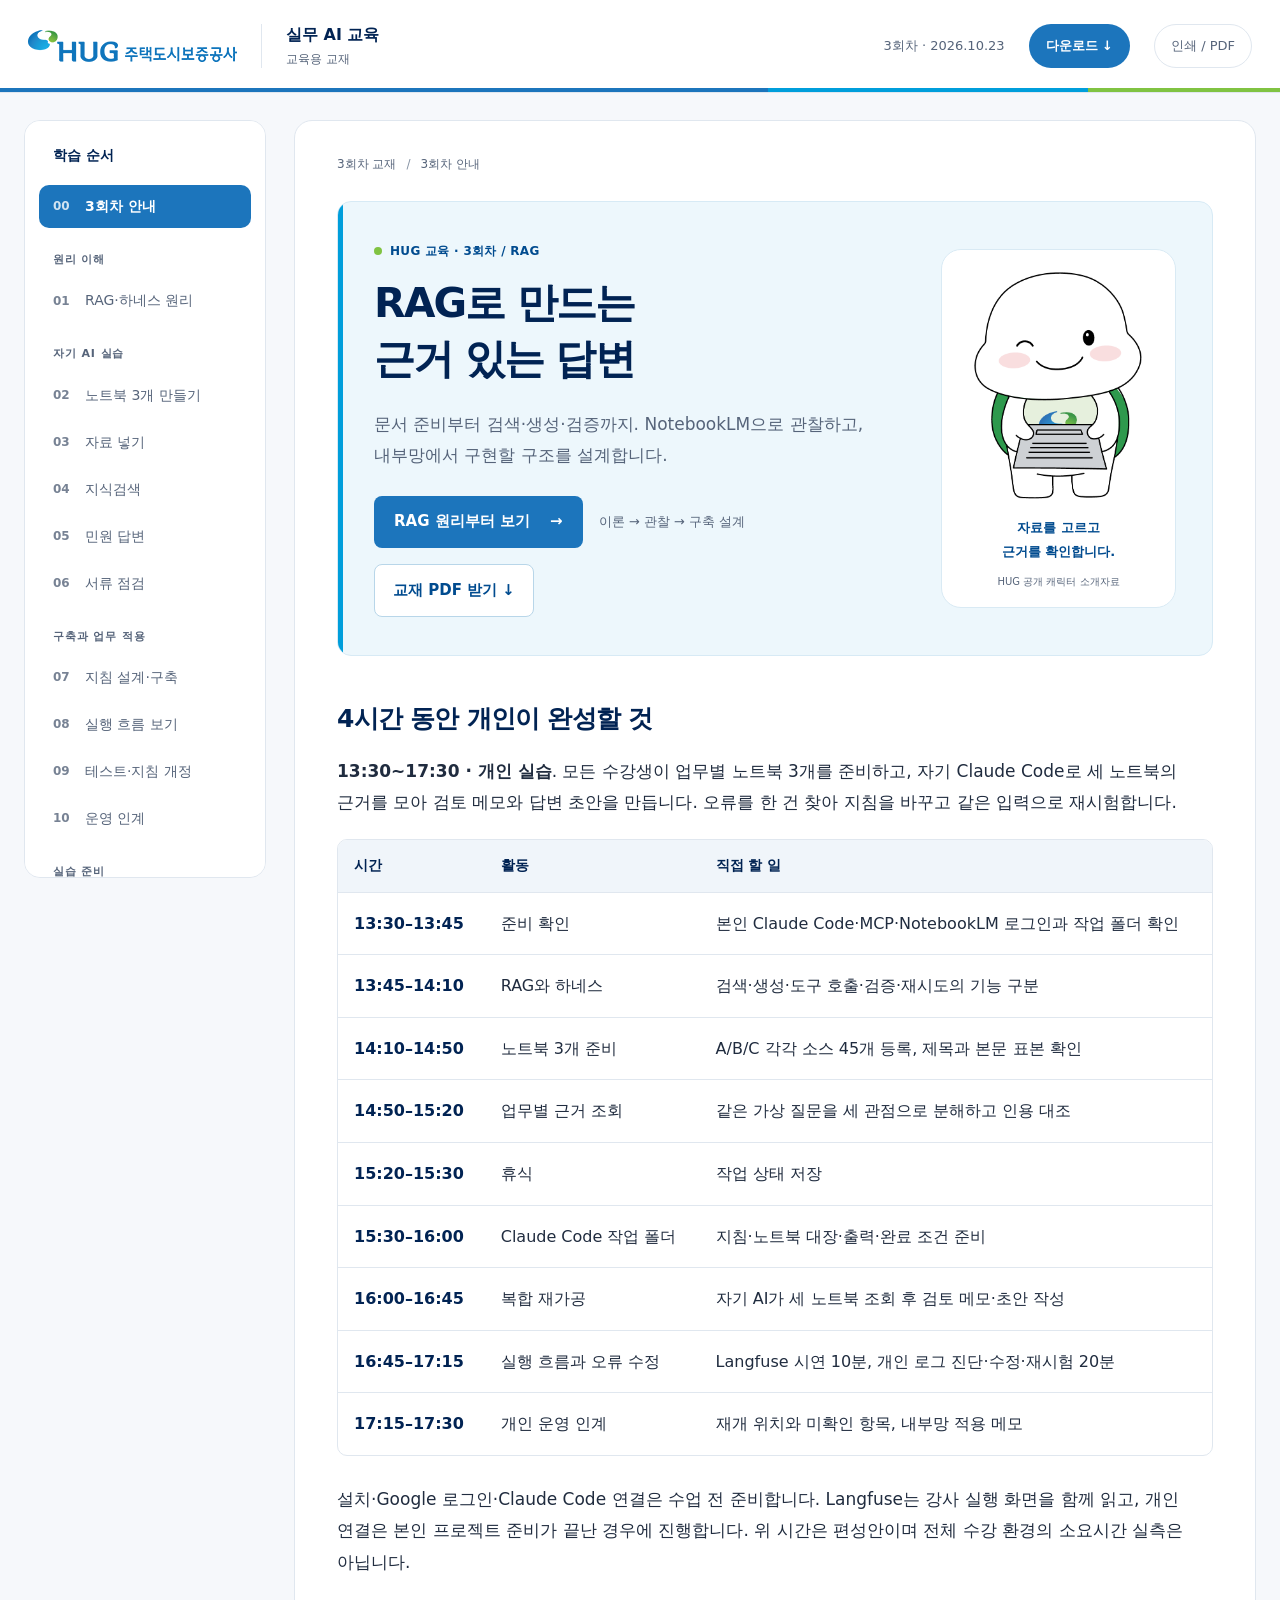
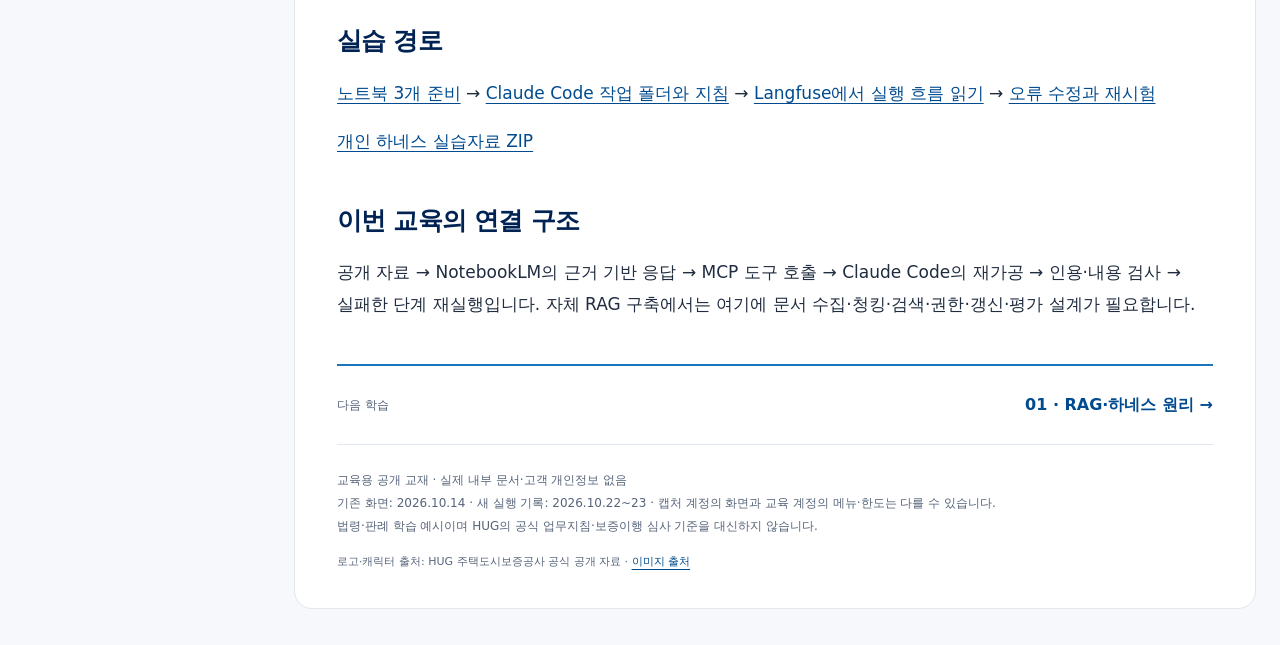
==== commit aba6e9a3: "docs: expand RAG and harness engineering explanations" ====
--- a/index.html
+++ b/index.html
@@ -1,6 +1,6 @@
 <!doctype html><html lang="ko"><head><meta charset="utf-8"><meta name="viewport" content="width=device-width,initial-scale=1"><meta name="description" content="HUG 3회차 교육용 RAG 이론·구축·평가 교재. NotebookLM에서 공개 자료로 검색과 근거 검증을 관찰합니다."><title>RAG로 만드는 근거 있는 답변 | HUG 문서 기반 AI</title><link rel="stylesheet" href="assets/style.css"><script src="assets/app.js" defer></script></head><body>
 <a class="skip" href="#main">본문으로 이동</a><header class="top"><a class="brand" href="index.html"><img src="assets/brand/hug-logo.png" width="209" height="32" alt="HUG 주택도시보증공사"><span>실무 AI 교육<small>교육용 교재</small></span></a><span class="edition">3회차 · 2026.10.23</span><button class="download-trigger" type="button" data-download-open aria-haspopup="dialog">다운로드 ↓</button><button class="print" type="button" aria-label="인쇄 / PDF 저장">인쇄 / PDF</button></header>
-<div class="layout"><nav class="sidebar" aria-label="단원"><p class="nav-label">학습 순서</p><a href="index.html" aria-label="3회차 안내" aria-current="page"><span class="nav-no" aria-hidden="true">00</span><span>3회차 안내</span></a><p class="nav-group">원리 이해</p><a href="concept.html" aria-label="01 · RAG 원리"><span class="nav-no" aria-hidden="true">01</span><span>RAG 원리</span></a><p class="nav-group">자기 AI 실습</p><a href="lab.html" aria-label="02 · 노트북 3개 만들기"><span class="nav-no" aria-hidden="true">02</span><span>노트북 3개 만들기</span></a><a href="start.html" aria-label="03 · 자료 넣기"><span class="nav-no" aria-hidden="true">03</span><span>자료 넣기</span></a><a href="search.html" aria-label="04 · 지식검색"><span class="nav-no" aria-hidden="true">04</span><span>지식검색</span></a><a href="complaint.html" aria-label="05 · 민원 답변"><span class="nav-no" aria-hidden="true">05</span><span>민원 답변</span></a><a href="review.html" aria-label="06 · 서류 점검"><span class="nav-no" aria-hidden="true">06</span><span>서류 점검</span></a><p class="nav-group">구축과 업무 적용</p><a href="build.html" aria-label="07 · 지침 설계·구축"><span class="nav-no" aria-hidden="true">07</span><span>지침 설계·구축</span></a><a href="tracing.html" aria-label="08 · 실행 흐름 보기"><span class="nav-no" aria-hidden="true">08</span><span>실행 흐름 보기</span></a><a href="evaluation.html" aria-label="09 · 테스트·지침 개정"><span class="nav-no" aria-hidden="true">09</span><span>테스트·지침 개정</span></a><a href="apply.html" aria-label="10 · 운영 인계"><span class="nav-no" aria-hidden="true">10</span><span>운영 인계</span></a><p class="nav-group">실습 준비</p><a href="sources.html" aria-label="자료실·출처"><span class="nav-no" aria-hidden="true">11</span><span>자료실·출처</span></a><div class="nav-foot"><strong>사내 지식으로 답하는 AI</strong>자료 준비 → 검색 → 생성<br>검증 → 내부망 구축</div></nav><main id="main"><p class="breadcrumb"><a href="index.html">3회차 교재</a><b aria-hidden="true">/</b><span>3회차 안내</span></p><header class="hero home-hero"><div><p class="eyebrow">HUG 교육 · 3회차 / RAG</p><h1><span>RAG로 만드는</span> <span>근거 있는 답변</span></h1><p class="lead">문서 준비부터 검색·생성·검증까지. NotebookLM으로 관찰하고, 내부망에서 구현할 구조를 설계합니다.</p><div class="hero-actions"><a class="primary" href="concept.html">RAG 원리부터 보기 <span aria-hidden="true">→</span></a><span class="subtle">이론 → 관찰 → 구축 설계</span><button class="hero-download" type="button" data-download-open aria-haspopup="dialog">교재 PDF 받기 ↓</button></div></div><div class="brand-visual"><img src="assets/brand/hug-character-document.png" width="567" height="738" alt="HUG 공개 캐릭터 소개자료의 문서를 든 캐릭터"><div><p>자료를 고르고<br>근거를 확인합니다.</p><small>HUG 공개 캐릭터 소개자료</small></div></div></header><h2 id="section-1">4시간 동안 개인이 완성할 것</h2><p><strong>13:30~17:30 · 개인 실습</strong>. 모든 수강생이 업무별 노트북 3개를 준비하고, 자기 Claude Code로 세 노트북의 근거를 모아 검토 메모와 답변 초안을 만듭니다. 오류를 한 건 찾아 지침을 바꾸고 같은 입력으로 재시험합니다.</p><div class="table-wrap" tabindex="0"><table><thead><tr><th>시간</th><th>활동</th><th>직접 할 일</th></tr></thead><tbody><tr><td>13:30–13:45</td><td>준비 확인</td><td>본인 Claude Code·MCP·NotebookLM 로그인과 작업 폴더 확인</td></tr><tr><td>13:45–14:10</td><td>RAG와 하네스</td><td>검색·생성·도구 호출·검증·재시도의 기능 구분</td></tr><tr><td>14:10–14:50</td><td>노트북 3개 준비</td><td>A/B/C 각각 소스 45개 등록, 제목과 본문 표본 확인</td></tr><tr><td>14:50–15:20</td><td>업무별 근거 조회</td><td>같은 가상 질문을 세 관점으로 분해하고 인용 대조</td></tr><tr><td>15:20–15:30</td><td>휴식</td><td>작업 상태 저장</td></tr><tr><td>15:30–16:00</td><td>Claude Code 작업 폴더</td><td>지침·노트북 대장·출력·완료 조건 준비</td></tr><tr><td>16:00–16:45</td><td>복합 재가공</td><td>자기 AI가 세 노트북 조회 후 검토 메모·초안 작성</td></tr><tr><td>16:45–17:15</td><td>실행 흐름과 오류 수정</td><td>Langfuse 시연 10분, 개인 로그 진단·수정·재시험 20분</td></tr><tr><td>17:15–17:30</td><td>개인 운영 인계</td><td>재개 위치와 미확인 항목, 내부망 적용 메모</td></tr></tbody></table></div><p>설치·Google 로그인·Claude Code 연결은 수업 전 준비합니다. Langfuse는 강사 실행 화면을 함께 읽고, 개인 연결은 본인 프로젝트 준비가 끝난 경우에 진행합니다. 위 시간은 편성안이며 전체 수강 환경의 소요시간 실측은 아닙니다.</p><h2 id="section-2">실습 경로</h2><p><a href="lab.html">노트북 3개 준비</a> → <a href="build.html">Claude Code 작업 폴더와 지침</a> → <a href="tracing.html">Langfuse에서 실행 흐름 읽기</a> → <a href="evaluation.html">오류 수정과 재시험</a></p><p><a href="downloads/harness-workshop.zip">개인 하네스 실습자료 ZIP</a></p><h2 id="section-3">이번 교육의 연결 구조</h2><p>공개 자료 → NotebookLM의 근거 기반 응답 → MCP 도구 호출 → Claude Code의 재가공 → 인용·내용 검사 → 실패한 단계 재실행입니다. 자체 RAG 구축에서는 여기에 문서 수집·청킹·검색·권한·갱신·평가 설계가 필요합니다.</p>
-<div class="next"><span>다음 학습</span><a href="concept.html">01 · RAG 원리 →</a></div><footer>교육용 공개 교재 · 실제 내부 문서·고객 개인정보 없음<br>기존 화면: 2026.10.14 · 새 실행 기록: 2026.10.22~23 · 캡처 계정의 화면과 교육 계정의 메뉴·한도는 다를 수 있습니다.<br>법령·판례 학습 예시이며 HUG의 공식 업무지침·보증이행 심사 기준을 대신하지 않습니다.<span class="brand-credit">로고·캐릭터 출처: HUG 주택도시보증공사 공식 공개 자료 · <a href="BRAND_CREDITS.md">이미지 출처</a></span></footer></main></div>
-<dialog class="download-dialog" id="download-dialog" aria-labelledby="download-title"><div class="download-top"><div><p class="eyebrow">HUG 실무 AI 교육 · 3회차</p><h2 id="download-title">교재와 실습자료 다운로드</h2></div><button type="button" data-download-close aria-label="다운로드 창 닫기">닫기 ×</button></div><p class="download-intro">PDF로 복습하고, 자료와 질문은 본인의 AI에서 사용하세요.</p><section class="download-pdf"><span class="download-type">PDF 교재</span><h3>4시간 전체 학습 교재</h3><p>12개 단원 · 표지와 목차 · 이론과 실습 · 실제 화면 캡처</p><p class="download-meta">83쪽 · 6.2 MB · 2026-10-23 갱신</p><div class="download-actions"><a class="primary" href="downloads/HUG_RAG_4hours_harness_workbook.pdf" download>PDF 내려받기 ↓</a><a href="downloads/HUG_RAG_4hours_harness_workbook.pdf" target="_blank" rel="noopener">PDF 미리보기 ↗</a></div></section><section class="download-pdf"><h3>개인 하네스·실행 흐름 실습</h3><p>긴 지침 · 가상 사례 · 예외 입력 · 빈 실행 점검표</p><a class="download" href="downloads/harness-workshop.zip" download>개인 하네스 실습 ZIP ↓</a></section><section class="download-pdf"><h3>추가 업무 지침 설계·테스트 실습</h3><p>복합 요구서 · 12절 지침 · 가상 문의 12건 · 빈 평가표 · 운영 인계서</p><a class="download" href="downloads/rag-agent-workshop.zip" download>실습 14개 파일 ZIP ↓</a></section><div class="notebook-cards"><section><p class="eyebrow">NOTEBOOK A</p><h3>직원용 지식검색</h3><p>법령 26개 · 판례 5개 · HUG 안내 14개</p><a class="download" href="downloads/notebooks/HUG_Notebook_A_45_sources.zip" download>노트북 A · 45개 ZIP ↓</a><p><a href="sources.html#notebook-A">포함 문서 전체 목록</a></p></section><section><p class="eyebrow">NOTEBOOK B</p><h3>민원 답변 지원</h3><p>법령 26개 · 판례 10개 · HUG 안내 9개</p><a class="download" href="downloads/notebooks/HUG_Notebook_B_45_sources.zip" download>노트북 B · 45개 ZIP ↓</a><p><a href="sources.html#notebook-B">포함 문서 전체 목록</a></p></section><section><p class="eyebrow">NOTEBOOK C</p><h3>서류 검토 지원</h3><p>법령 30개 · 판례 7개 · HUG 안내 8개</p><a class="download" href="downloads/notebooks/HUG_Notebook_C_45_sources.zip" download>노트북 C · 45개 ZIP ↓</a><p><a href="sources.html#notebook-C">포함 문서 전체 목록</a></p></section></div><div class="download-materials"><section><h3>추가 비교용 가상 자료</h3><p>비교용 자료·실행 질문·결과 기록지</p><a class="download" href="downloads/rag-own-ai-practice.zip" download>실습자료 ZIP ↓</a></section><section><h3>기존 소수 자료 리허설</h3><p>원문 URL·읽기 파일·가상 문의와 목록</p><a class="download" href="downloads/practice-data.zip" download>공개 자료 ZIP ↓</a></section></div><div class="download-bottom"><a href="sources.html">전체 자료실 보기 →</a><button class="download-print" type="button">현재 단원 인쇄 / PDF 저장</button></div><p class="small">PDF는 제작 시점의 교재입니다. 최신 수정 내용과 복사 기능은 웹 교재에서 확인하세요.</p></dialog>
+<div class="layout"><nav class="sidebar" aria-label="단원"><p class="nav-label">학습 순서</p><a href="index.html" aria-label="3회차 안내" aria-current="page"><span class="nav-no" aria-hidden="true">00</span><span>3회차 안내</span></a><p class="nav-group">원리 이해</p><a href="concept.html" aria-label="01 · RAG·하네스 원리"><span class="nav-no" aria-hidden="true">01</span><span>RAG·하네스 원리</span></a><p class="nav-group">자기 AI 실습</p><a href="lab.html" aria-label="02 · 노트북 3개 만들기"><span class="nav-no" aria-hidden="true">02</span><span>노트북 3개 만들기</span></a><a href="start.html" aria-label="03 · 자료 넣기"><span class="nav-no" aria-hidden="true">03</span><span>자료 넣기</span></a><a href="search.html" aria-label="04 · 지식검색"><span class="nav-no" aria-hidden="true">04</span><span>지식검색</span></a><a href="complaint.html" aria-label="05 · 민원 답변"><span class="nav-no" aria-hidden="true">05</span><span>민원 답변</span></a><a href="review.html" aria-label="06 · 서류 점검"><span class="nav-no" aria-hidden="true">06</span><span>서류 점검</span></a><p class="nav-group">구축과 업무 적용</p><a href="build.html" aria-label="07 · 지침 설계·구축"><span class="nav-no" aria-hidden="true">07</span><span>지침 설계·구축</span></a><a href="tracing.html" aria-label="08 · 실행 흐름 보기"><span class="nav-no" aria-hidden="true">08</span><span>실행 흐름 보기</span></a><a href="evaluation.html" aria-label="09 · 테스트·지침 개정"><span class="nav-no" aria-hidden="true">09</span><span>테스트·지침 개정</span></a><a href="apply.html" aria-label="10 · 운영 인계"><span class="nav-no" aria-hidden="true">10</span><span>운영 인계</span></a><p class="nav-group">실습 준비</p><a href="sources.html" aria-label="자료실·출처"><span class="nav-no" aria-hidden="true">11</span><span>자료실·출처</span></a><div class="nav-foot"><strong>사내 지식으로 답하는 AI</strong>자료 준비 → 검색 → 생성<br>검증 → 내부망 구축</div></nav><main id="main"><p class="breadcrumb"><a href="index.html">3회차 교재</a><b aria-hidden="true">/</b><span>3회차 안내</span></p><header class="hero home-hero"><div><p class="eyebrow">HUG 교육 · 3회차 / RAG</p><h1><span>RAG로 만드는</span> <span>근거 있는 답변</span></h1><p class="lead">문서 준비부터 검색·생성·검증까지. NotebookLM으로 관찰하고, 내부망에서 구현할 구조를 설계합니다.</p><div class="hero-actions"><a class="primary" href="concept.html">RAG 원리부터 보기 <span aria-hidden="true">→</span></a><span class="subtle">이론 → 관찰 → 구축 설계</span><button class="hero-download" type="button" data-download-open aria-haspopup="dialog">교재 PDF 받기 ↓</button></div></div><div class="brand-visual"><img src="assets/brand/hug-character-document.png" width="567" height="738" alt="HUG 공개 캐릭터 소개자료의 문서를 든 캐릭터"><div><p>자료를 고르고<br>근거를 확인합니다.</p><small>HUG 공개 캐릭터 소개자료</small></div></div></header><h2 id="section-1">4시간 동안 개인이 완성할 것</h2><p><strong>13:30~17:30 · 개인 실습</strong>. 모든 수강생이 업무별 노트북 3개를 준비하고, 자기 Claude Code로 세 노트북의 근거를 모아 검토 메모와 답변 초안을 만듭니다. 오류를 한 건 찾아 지침을 바꾸고 같은 입력으로 재시험합니다.</p><div class="table-wrap" tabindex="0"><table><thead><tr><th>시간</th><th>활동</th><th>직접 할 일</th></tr></thead><tbody><tr><td>13:30–13:45</td><td>준비 확인</td><td>본인 Claude Code·MCP·NotebookLM 로그인과 작업 폴더 확인</td></tr><tr><td>13:45–14:10</td><td>RAG와 하네스</td><td>검색·생성·도구 호출·검증·재시도의 기능 구분</td></tr><tr><td>14:10–14:50</td><td>노트북 3개 준비</td><td>A/B/C 각각 소스 45개 등록, 제목과 본문 표본 확인</td></tr><tr><td>14:50–15:20</td><td>업무별 근거 조회</td><td>같은 가상 질문을 세 관점으로 분해하고 인용 대조</td></tr><tr><td>15:20–15:30</td><td>휴식</td><td>작업 상태 저장</td></tr><tr><td>15:30–16:00</td><td>Claude Code 작업 폴더</td><td>지침·노트북 대장·출력·완료 조건 준비</td></tr><tr><td>16:00–16:45</td><td>복합 재가공</td><td>자기 AI가 세 노트북 조회 후 검토 메모·초안 작성</td></tr><tr><td>16:45–17:15</td><td>실행 흐름과 오류 수정</td><td>Langfuse 시연 10분, 개인 로그 진단·수정·재시험 20분</td></tr><tr><td>17:15–17:30</td><td>개인 운영 인계</td><td>재개 위치와 미확인 항목, 내부망 적용 메모</td></tr></tbody></table></div><p>설치·Google 로그인·Claude Code 연결은 수업 전 준비합니다. Langfuse는 강사 실행 화면을 함께 읽고, 개인 연결은 본인 프로젝트 준비가 끝난 경우에 진행합니다. 위 시간은 편성안이며 전체 수강 환경의 소요시간 실측은 아닙니다.</p><h2 id="section-2">실습 경로</h2><p><a href="lab.html">노트북 3개 준비</a> → <a href="build.html">Claude Code 작업 폴더와 지침</a> → <a href="tracing.html">Langfuse에서 실행 흐름 읽기</a> → <a href="evaluation.html">오류 수정과 재시험</a></p><p><a href="downloads/harness-workshop.zip">개인 하네스 실습자료 ZIP</a></p><h2 id="section-3">이번 교육의 연결 구조</h2><p>공개 자료 → NotebookLM의 근거 기반 응답 → MCP 도구 호출 → Claude Code의 재가공 → 인용·내용 검사 → 실패한 단계 재실행입니다. 자체 RAG 구축에서는 여기에 문서 수집·청킹·검색·권한·갱신·평가 설계가 필요합니다.</p>
+<div class="next"><span>다음 학습</span><a href="concept.html">01 · RAG·하네스 원리 →</a></div><footer>교육용 공개 교재 · 실제 내부 문서·고객 개인정보 없음<br>기존 화면: 2026.10.14 · 새 실행 기록: 2026.10.22~23 · 캡처 계정의 화면과 교육 계정의 메뉴·한도는 다를 수 있습니다.<br>법령·판례 학습 예시이며 HUG의 공식 업무지침·보증이행 심사 기준을 대신하지 않습니다.<span class="brand-credit">로고·캐릭터 출처: HUG 주택도시보증공사 공식 공개 자료 · <a href="BRAND_CREDITS.md">이미지 출처</a></span></footer></main></div>
+<dialog class="download-dialog" id="download-dialog" aria-labelledby="download-title"><div class="download-top"><div><p class="eyebrow">HUG 실무 AI 교육 · 3회차</p><h2 id="download-title">교재와 자료 다운로드</h2></div><button type="button" data-download-close aria-label="다운로드 창 닫기">닫기 ×</button></div><p class="download-intro">PDF 교재와 NotebookLM에 등록할 공개 자료입니다.</p><section class="download-pdf"><span class="download-type">PDF 교재</span><h3>4시간 학습 교재</h3><p class="download-meta">86쪽 · 6.2 MB · 2026-10-23 갱신</p><div class="download-actions"><a class="primary" href="downloads/HUG_RAG_4hours_harness_workbook.pdf" download>PDF 내려받기 ↓</a><a href="downloads/HUG_RAG_4hours_harness_workbook.pdf" target="_blank" rel="noopener">PDF 미리보기 ↗</a></div></section><div class="notebook-cards"><section><p class="eyebrow">NOTEBOOK A</p><h3>직원용 지식검색</h3><p>법령 26개 · 판례 5개 · HUG 안내 14개</p><a class="download" href="downloads/notebooks/HUG_Notebook_A_45_sources.zip" download>노트북 A · 45개 ZIP ↓</a><p><a href="sources.html#notebook-A">포함 문서 전체 목록</a></p></section><section><p class="eyebrow">NOTEBOOK B</p><h3>민원 답변 지원</h3><p>법령 26개 · 판례 10개 · HUG 안내 9개</p><a class="download" href="downloads/notebooks/HUG_Notebook_B_45_sources.zip" download>노트북 B · 45개 ZIP ↓</a><p><a href="sources.html#notebook-B">포함 문서 전체 목록</a></p></section><section><p class="eyebrow">NOTEBOOK C</p><h3>서류 검토 지원</h3><p>법령 30개 · 판례 7개 · HUG 안내 8개</p><a class="download" href="downloads/notebooks/HUG_Notebook_C_45_sources.zip" download>노트북 C · 45개 ZIP ↓</a><p><a href="sources.html#notebook-C">포함 문서 전체 목록</a></p></section></div><section class="download-pdf"><h3>Claude Code 연결 파일</h3><p>설치 안내 · 실행기 · 설정 예제 · 실행 응답</p><a class="download" href="downloads/harness-workshop.zip" download>연결 파일 ZIP ↓</a></section><div class="download-bottom"><a href="sources.html">전체 문서 목록 보기 →</a><button class="download-print" type="button">현재 단원 인쇄 / PDF 저장</button></div></dialog>
 <dialog class="viewer" aria-labelledby="viewer-title"><div class="viewer-top"><h2 class="viewer-title" id="viewer-title">실제 실행 화면</h2><div class="viewer-tools"><button type="button" data-previous aria-label="이전 화면">← 이전</button><button type="button" data-next aria-label="다음 화면">다음 →</button><button type="button" data-zoom aria-pressed="false">원본 크기</button><button type="button" data-close aria-label="화면 확대 닫기">닫기 ×</button></div></div><div class="viewer-frame"><img alt="선택한 실제 실행 화면"></div><p class="viewer-caption"></p></dialog></body></html>
